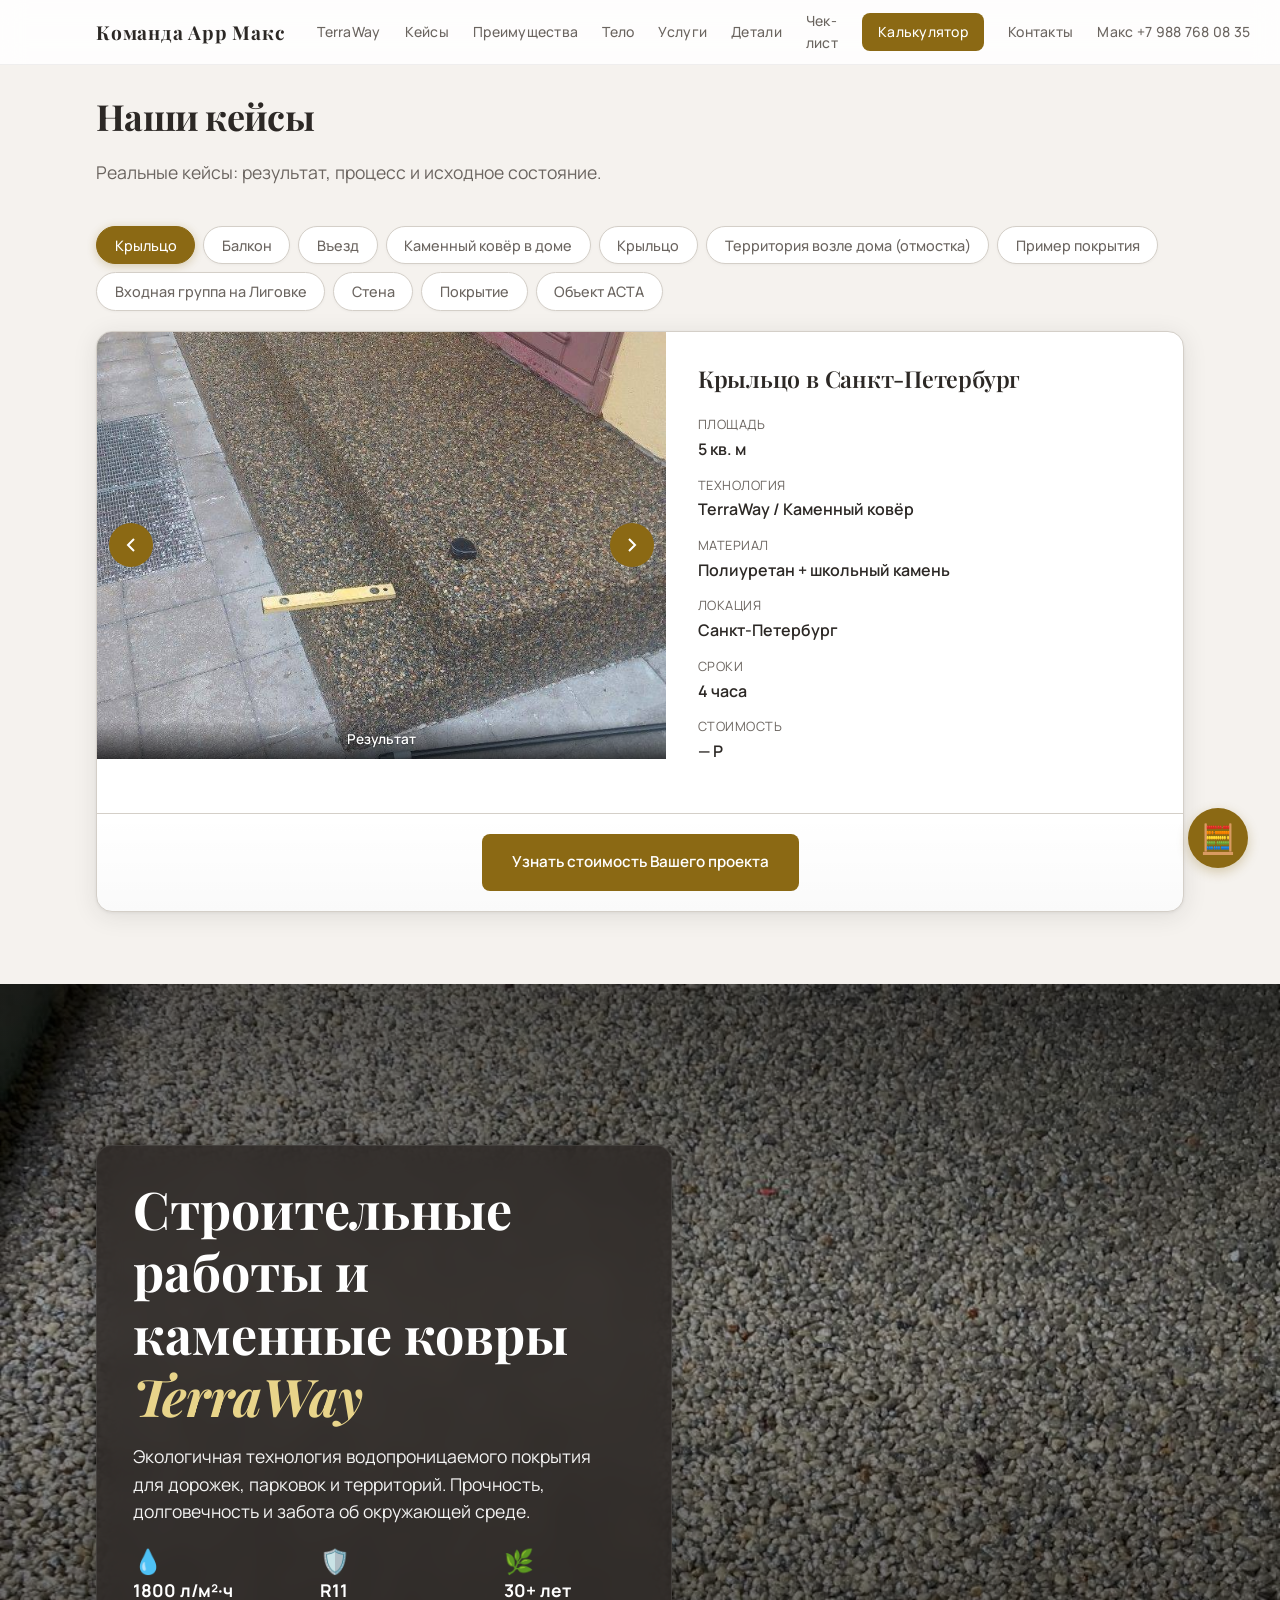
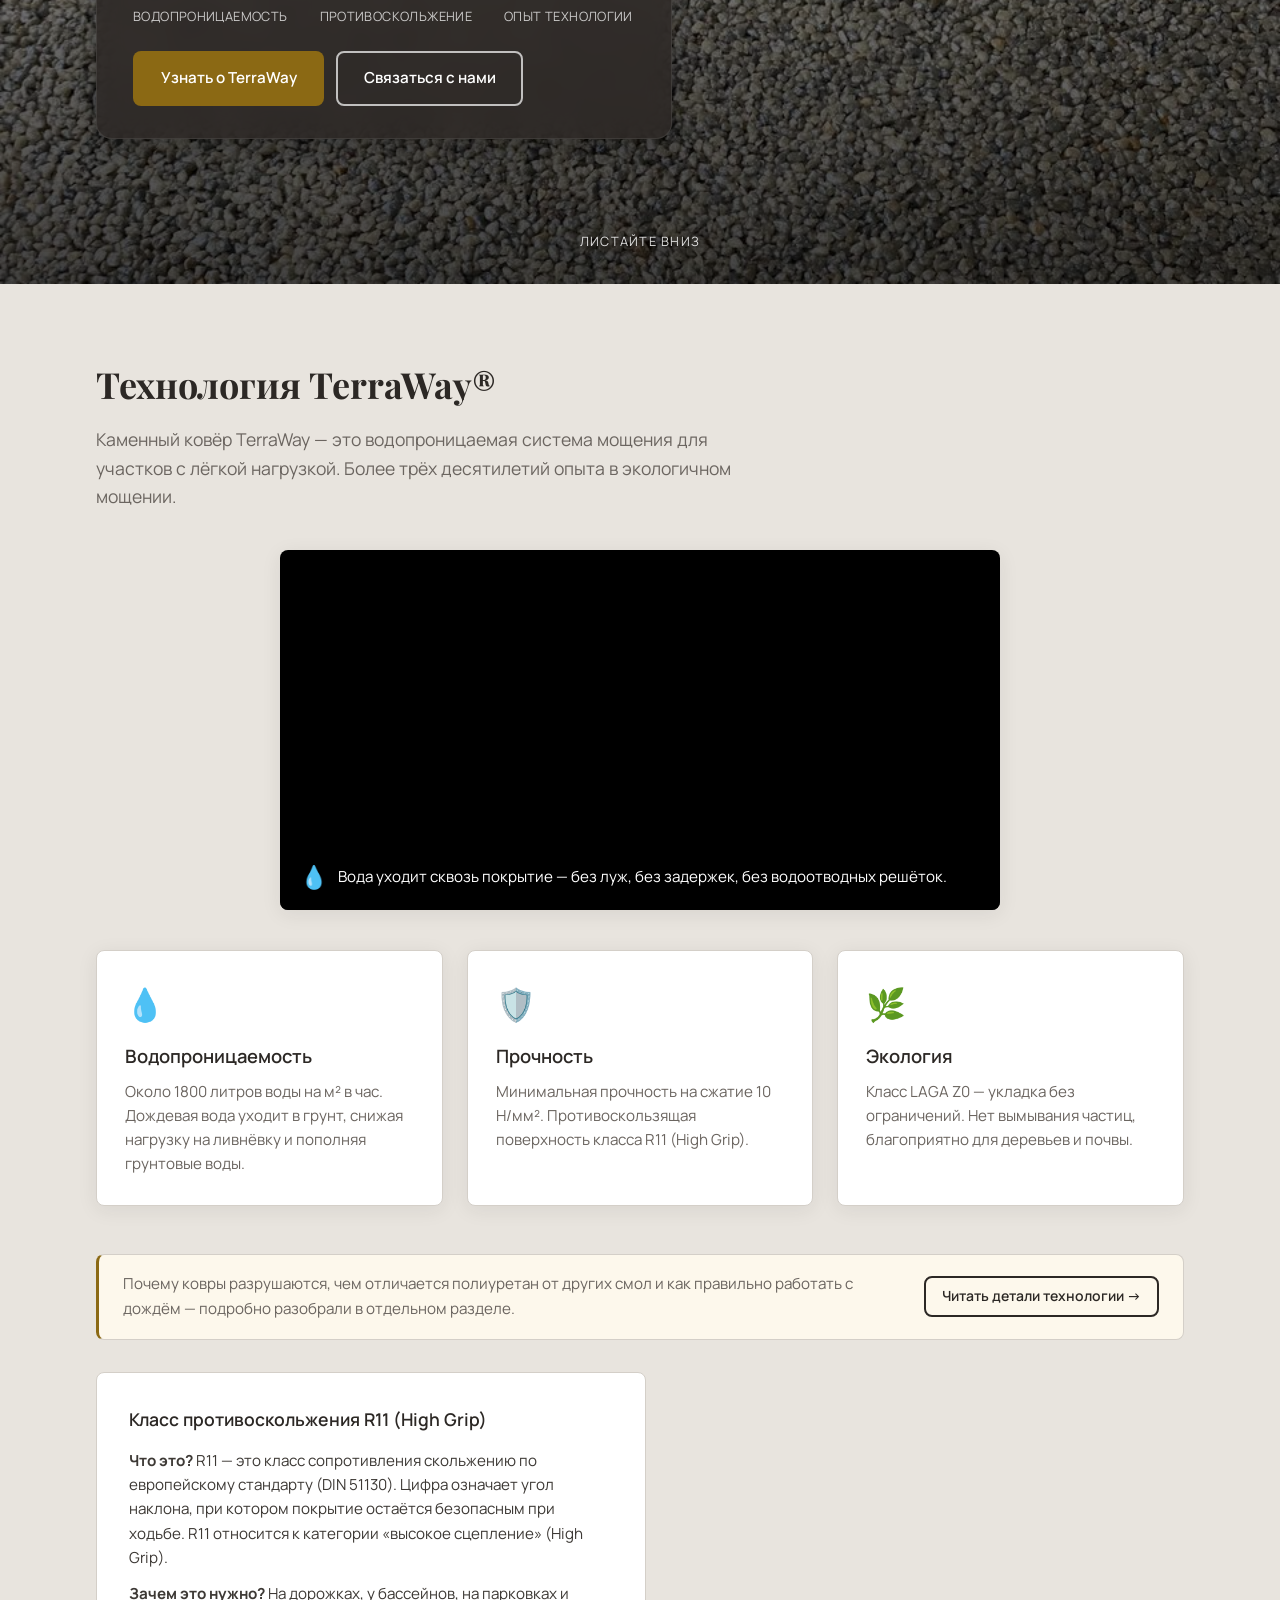
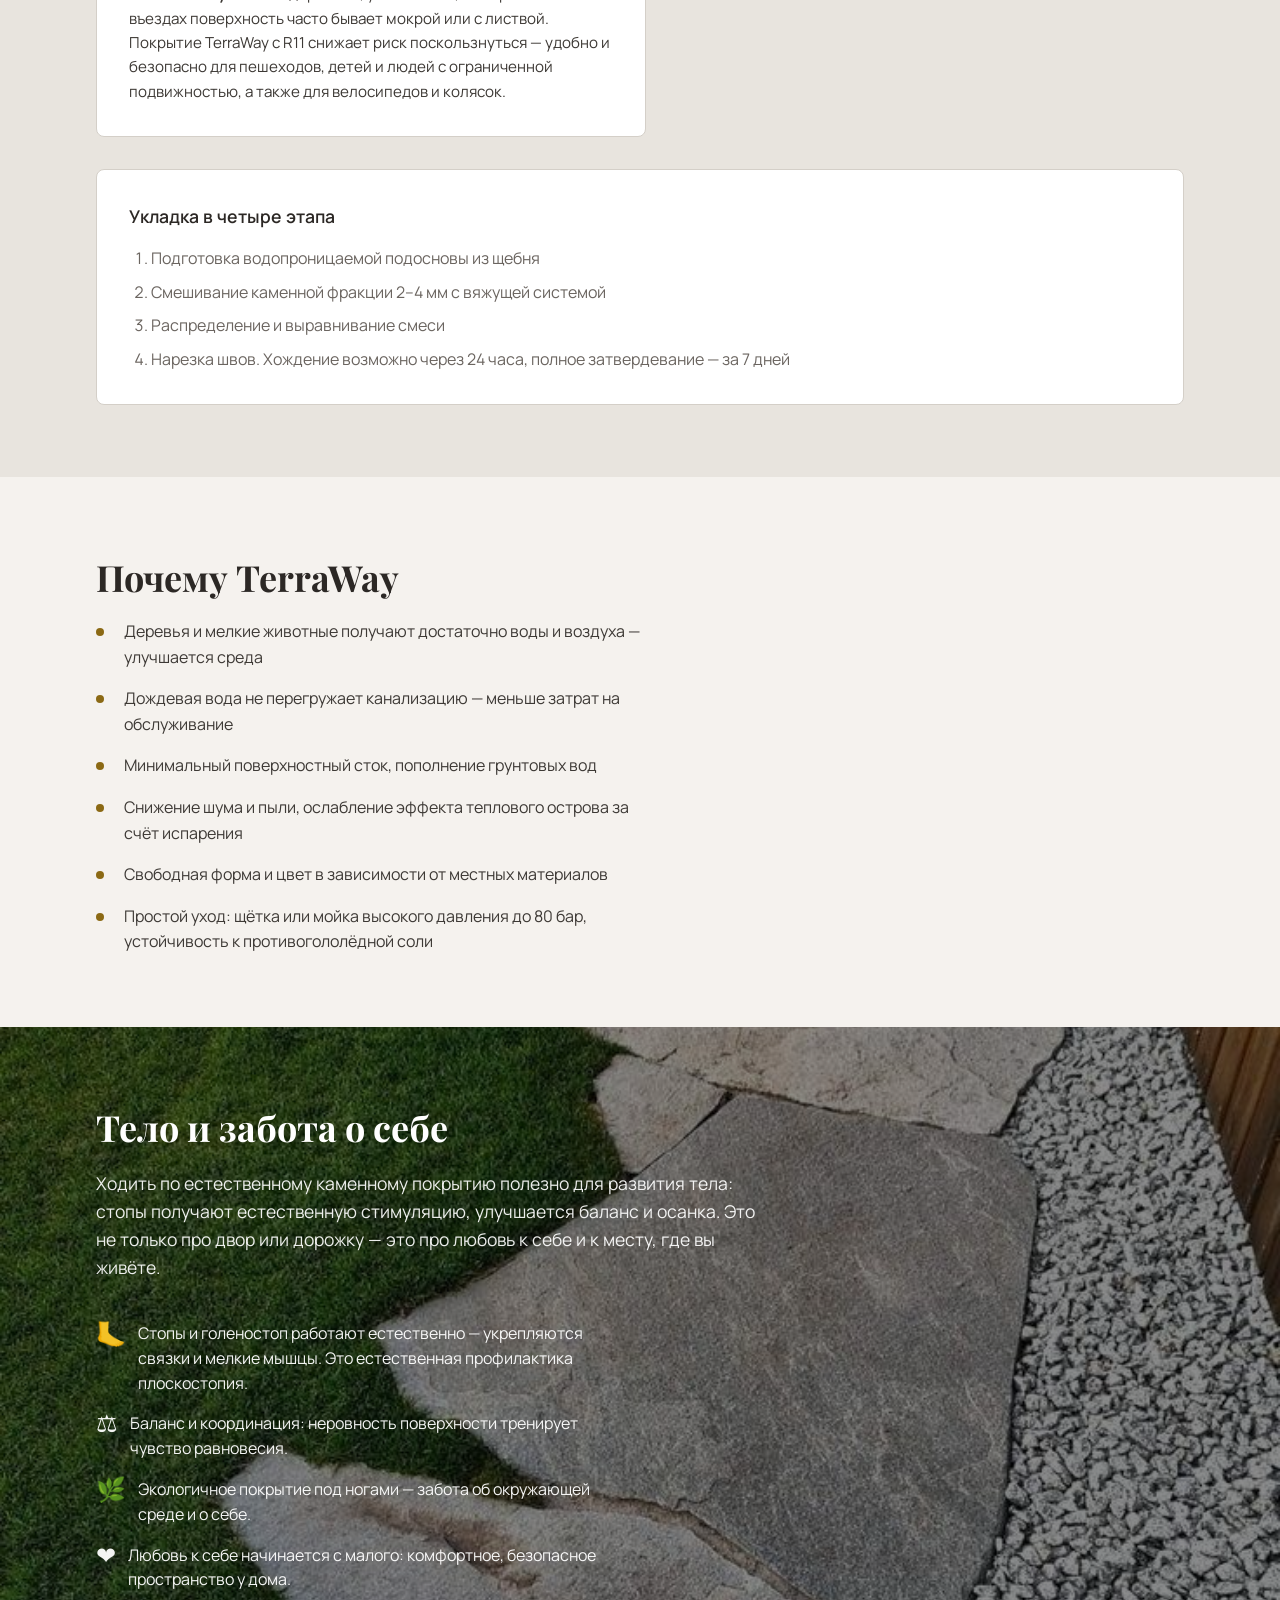
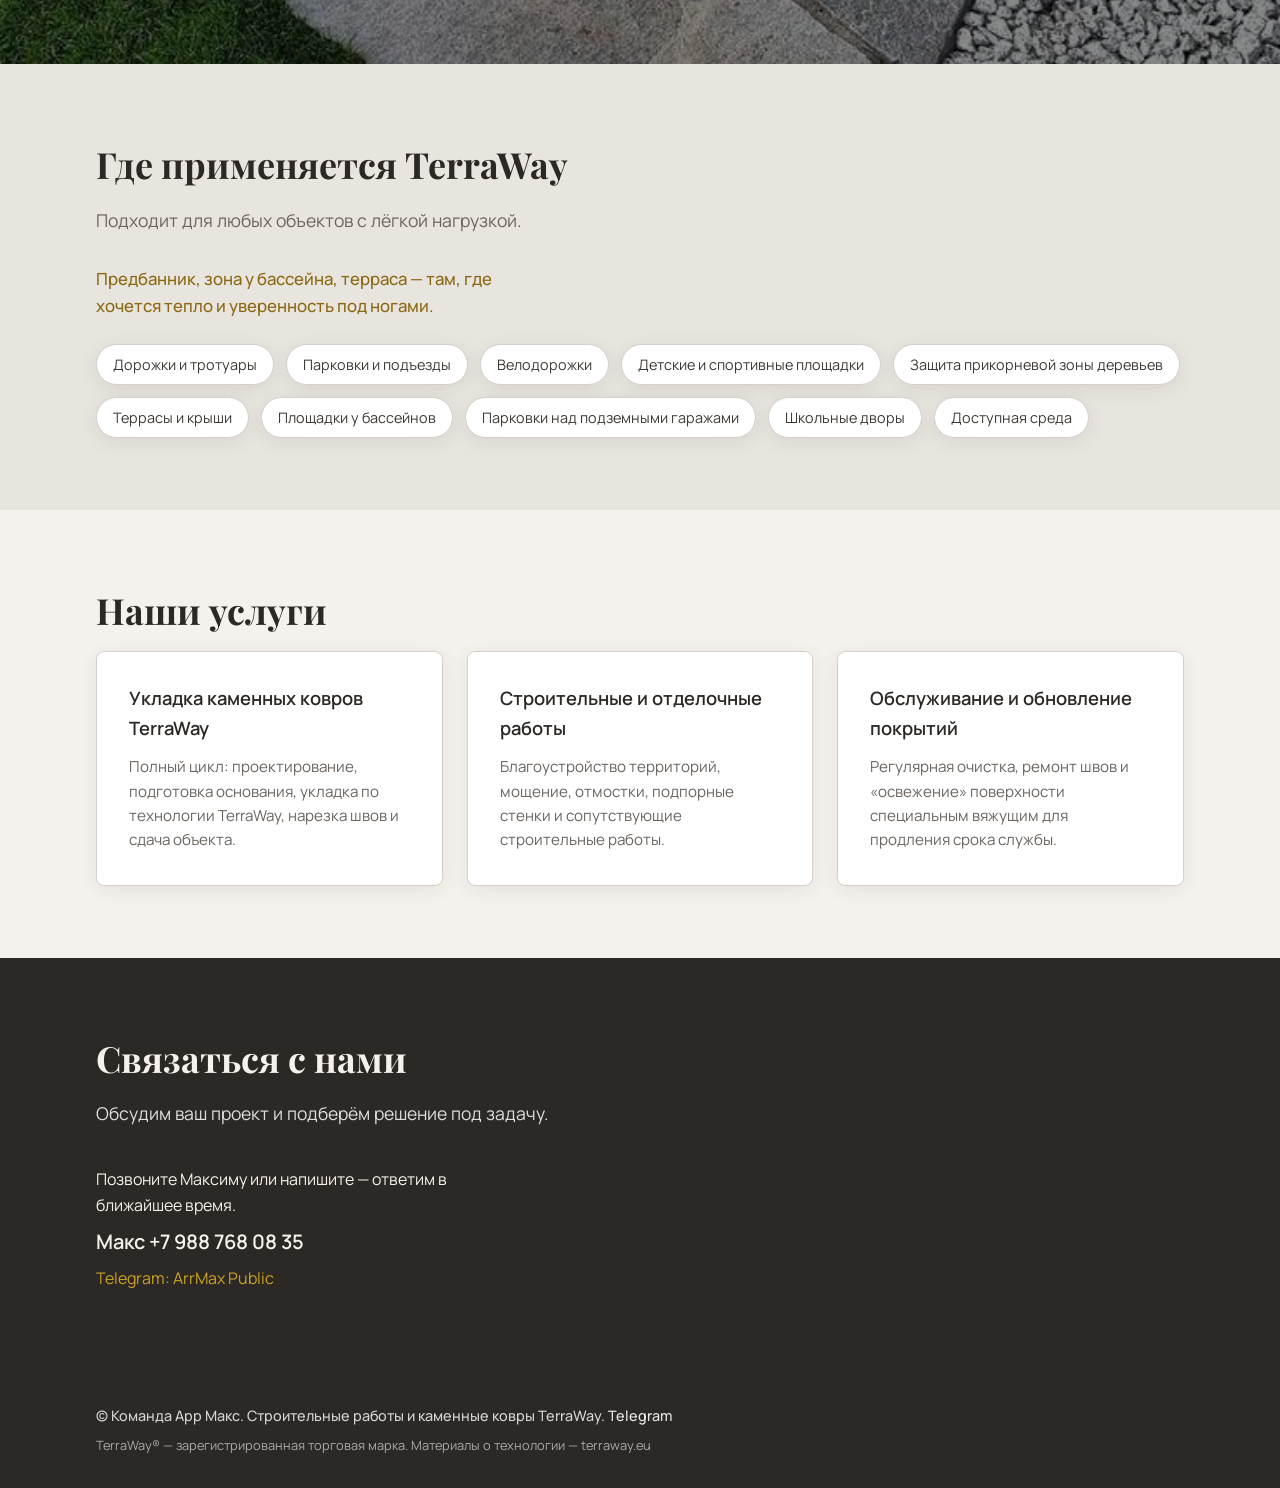
==== index.html @ c027b39d "Add water-permeability demo video on main page Place autoplay/muted/loop MP4 inside TerraWay section" ====
<!DOCTYPE html>
<html lang="ru">
<head>
  <meta charset="UTF-8">
  <meta name="viewport" content="width=device-width, initial-scale=1.0">
  <title>Строительные работы — Каменные ковры TerraWay</title>
  <meta name="description" content="Строительные работы и укладка каменных ковров по технологии TerraWay. Экологичное водопроницаемое покрытие для дорожек, парковок и территорий.">
  <link rel="icon" href="data:image/svg+xml,<svg xmlns='http://www.w3.org/2000/svg' viewBox='0 0 32 32'><rect fill='%231a1a1a' width='32' height='32'/><text x='16' y='22' font-size='18' text-anchor='middle' fill='%23fff' font-family='system-ui'>A</text></svg>" type="image/svg+xml">
  <link rel="preconnect" href="https://fonts.googleapis.com">
  <link rel="preconnect" href="https://fonts.gstatic.com" crossorigin>
  <link href="https://fonts.googleapis.com/css2?family=Manrope:wght@400;500;600;700&family=Playfair+Display:wght@600;700&family=Oswald:wght@500;600;700&display=swap" rel="stylesheet">
  <link rel="stylesheet" href="styles.css">
</head>
<body>
  <header class="header">
    <div class="container header__inner">
      <a href="#" class="logo" data-i18n="logo">Команда Арр Макс</a>
      <nav class="nav">
        <a href="#terraway" data-i18n="navTerraway">TerraWay</a>
        <a href="#cases" data-i18n="navCases">Кейсы</a>
        <a href="#benefits" data-i18n="navBenefits">Преимущества</a>
        <a href="#wellbeing" data-i18n="navWellbeing">Тело</a>
        <a href="#services" data-i18n="navServices">Услуги</a>
        <a href="norm_details.html" data-i18n="navDetails">Детали</a>
        <a href="success.html" data-i18n="navSuccess">Чек-лист</a>
        <a href="calc/" class="nav__calc" data-i18n="navCalc">Калькулятор</a>
        <a href="#contact" data-i18n="navContact">Контакты</a>
        <a href="tel:+79887680835" class="nav__phone" data-i18n="navPhone">Макс +7 988 768 08 35</a>
      </nav>
      <a href="https://t.me/arrmax_pub" target="_blank" rel="noopener" class="btn-stone btn-stone--typewriter" aria-live="polite"><span class="header__typewriter-text"></span><span class="header__typewriter-cursor" aria-hidden="true"></span></a>
      <div class="lang-switch" role="group" aria-label="Язык / Language">
        <button type="button" class="lang-switch__btn" data-lang="ru" title="Русский"><span class="lang-switch__flag" aria-hidden="true"><svg viewBox="0 0 24 16" width="24" height="16"><rect fill="#fff" height="5.33" y="0" width="24"/><rect fill="#0039a6" height="5.33" y="5.33" width="24"/><rect fill="#d52b1e" height="5.34" y="10.67" width="24"/></svg></span></button>
        <button type="button" class="lang-switch__btn" data-lang="en" title="English"><span class="lang-switch__flag" aria-hidden="true"><svg viewBox="0 0 24 16" width="24" height="16"><rect fill="#fff" width="24" height="16"/><path fill="#C8102E" d="M10 0h4v16h-4zM0 6h24v4H0z"/></svg></span></button>
      </div>
      <button class="burger" aria-label="Меню" data-i18n-aria="ariaMenu">
        <span></span>
        <span></span>
        <span></span>
      </button>
    </div>
  </header>

  <main>
    <section id="cases" class="section section--cases-first">
      <div class="container">
        <h2 class="section__title" data-i18n="casesTitle">Наши кейсы</h2>
        <p class="section__lead" data-i18n="casesLead">Реальные кейсы: результат, процесс и исходное состояние.</p>
        <div class="cases-tabs" role="tablist" data-i18n-aria="ariaCaseTabs"></div>
        <div class="case-card case-card--loading" id="case-card">
          <div class="case-card__gallery">
            <button type="button" class="case-carousel__btn case-carousel__btn--prev" data-i18n-aria="ariaPrevPhoto"><svg width="24" height="24" viewBox="0 0 24 24" fill="none" stroke="currentColor" stroke-width="2"><path d="M15 18l-6-6 6-6"/></svg></button>
            <div class="case-carousel__track">
              <div class="case-carousel__list"></div>
            </div>
            <button type="button" class="case-carousel__btn case-carousel__btn--next" data-i18n-aria="ariaNextPhoto"><svg width="24" height="24" viewBox="0 0 24 24" fill="none" stroke="currentColor" stroke-width="2"><path d="M9 18l6-6-6-6"/></svg></button>
          </div>
          <div class="case-card__info">
            <h3 class="case-card__title"></h3>
            <ul class="case-card__meta">
              <li class="case-card__meta-item case-card__meta--area"><span class="case-card__meta-label" data-i18n="metaArea">Площадь</span><span class="case-card__meta-value"></span></li>
              <li class="case-card__meta-item case-card__meta--technology"><span class="case-card__meta-label" data-i18n="metaTechnology">Технология</span><span class="case-card__meta-value"></span></li>
              <li class="case-card__meta-item case-card__meta--material"><span class="case-card__meta-label" data-i18n="metaMaterial">Материал</span><span class="case-card__meta-value"></span></li>
              <li class="case-card__meta-item case-card__meta--location"><span class="case-card__meta-label" data-i18n="metaLocation">Локация</span><span class="case-card__meta-value"></span></li>
              <li class="case-card__meta-item case-card__meta--duration"><span class="case-card__meta-label" data-i18n="metaDuration">Сроки</span><span class="case-card__meta-value"></span></li>
              <li class="case-card__meta-item case-card__meta--cost"><span class="case-card__meta-label" data-i18n="metaCost">Стоимость</span><span class="case-card__meta-value"></span></li>
            </ul>
          </div>
          <div class="case-card__actions">
            <a href="https://docs.google.com/forms/d/e/1FAIpQLSd4Lm7KFx9Oca_T1ZDqONX0pgtpYdqTKxZd_Hnw7KuK67YCfw/viewform?usp=publish-editor" target="_blank" rel="noopener" class="btn btn--primary btn--cost" data-i18n="btnCost">Узнать стоимость Вашего проекта</a>
          </div>
          <p class="case-card__load-err" aria-live="polite"></p>
        </div>
      </div>
    </section>

    <section class="hero">
      <div class="hero__bg"></div>
      <div class="container hero__content">
        <div class="hero__panel">
          <h1 class="hero__title"><span data-i18n="heroTitle">Строительные работы и каменные ковры</span> <span class="hero__accent">TerraWay</span></h1>
          <p class="hero__lead" data-i18n="heroLead">Экологичная технология водопроницаемого покрытия для дорожек, парковок и территорий. Прочность, долговечность и забота об окружающей среде.</p>
          <ul class="hero__infographic" data-i18n-aria="ariaInfographic">
            <li class="hero__info-item">
              <span class="hero__info-icon" aria-hidden="true">💧</span>
              <span class="hero__info-value">1800 л/м²·ч</span>
              <span class="hero__info-label" data-i18n="infoPermeability">Водопроницаемость</span>
            </li>
            <li class="hero__info-item">
              <span class="hero__info-icon" aria-hidden="true">🛡️</span>
              <span class="hero__info-value">R11</span>
              <span class="hero__info-label" data-i18n="infoGrip">Противоскольжение</span>
            </li>
            <li class="hero__info-item">
              <span class="hero__info-icon" aria-hidden="true">🌿</span>
              <span class="hero__info-value" data-i18n="infoYears">30+ лет</span>
              <span class="hero__info-label" data-i18n="infoExperience">Опыт технологии</span>
            </li>
          </ul>
          <div class="hero__actions">
            <a href="#terraway" class="btn btn--primary" data-i18n="btnTerraway">Узнать о TerraWay</a>
            <a href="#contact" class="btn btn--outline" data-i18n="btnContact">Связаться с нами</a>
          </div>
        </div>
      </div>
      <div class="hero__scroll" data-i18n="heroScroll">Листайте вниз</div>
    </section>

    <section id="terraway" class="section section--alt">
      <div class="container">
        <h2 class="section__title" data-i18n="terrawayTitle">Технология TerraWay®</h2>
        <p class="section__lead" data-i18n="terrawayLead">Каменный ковёр TerraWay — это водопроницаемая система мощения для участков с лёгкой нагрузкой. Более трёх десятилетий опыта в экологичном мощении.</p>
        <figure class="water-demo">
          <video
            class="water-demo__video"
            src="assets/video/stone_water_permeable.mp4"
            autoplay
            muted
            loop
            playsinline
            preload="metadata"
            aria-label="Каменный ковёр пропускает воду насквозь"
          ></video>
          <figcaption class="water-demo__caption">
            <span class="water-demo__icon" aria-hidden="true">💧</span>
            <span data-i18n="waterDemoCap">Вода уходит сквозь покрытие — без луж, без задержек, без водоотводных решёток.</span>
          </figcaption>
        </figure>

        <div class="features-grid">
          <div class="feature-card">
            <div class="feature-card__icon">💧</div>
            <h3 data-i18n="featWater">Водопроницаемость</h3>
            <p data-i18n="featWaterP">Около 1800 литров воды на м² в час. Дождевая вода уходит в грунт, снижая нагрузку на ливнёвку и пополняя грунтовые воды.</p>
          </div>
          <div class="feature-card">
            <div class="feature-card__icon">🛡️</div>
            <h3 data-i18n="featStrength">Прочность</h3>
            <p data-i18n="featStrengthP">Минимальная прочность на сжатие 10 Н/мм². Противоскользящая поверхность класса R11 (High Grip).</p>
          </div>
          <div class="feature-card">
            <div class="feature-card__icon">🌿</div>
            <h3 data-i18n="featEco">Экология</h3>
            <p data-i18n="featEcoP">Класс LAGA Z0 — укладка без ограничений. Нет вымывания частиц, благоприятно для деревьев и почвы.</p>
          </div>
        </div>
        <div class="details-teaser">
          <p>Почему ковры разрушаются, чем отличается полиуретан от других смол и как правильно работать с дождём — подробно разобрали в отдельном разделе.</p>
          <a href="norm_details.html" class="btn btn--outline btn--sm">Читать детали технологии →</a>
        </div>

        <div class="r11-block">
          <h3 class="r11-block__title" data-i18n="r11Title">Класс противоскольжения R11 (High Grip)</h3>
          <p><strong data-i18n="r11What">Что это?</strong> <span data-i18n="r11WhatP">R11 — это класс сопротивления скольжению по европейскому стандарту (DIN 51130). Цифра означает угол наклона, при котором покрытие остаётся безопасным при ходьбе. R11 относится к категории «высокое сцепление» (High Grip).</span></p>
          <p><strong data-i18n="r11Why">Зачем это нужно?</strong> <span data-i18n="r11WhyP">На дорожках, у бассейнов, на парковках и въездах поверхность часто бывает мокрой или с листвой. Покрытие TerraWay с R11 снижает риск поскользнуться — удобно и безопасно для пешеходов, детей и людей с ограниченной подвижностью, а также для велосипедов и колясок.</span></p>
        </div>
        <div class="install-steps">
          <h3 class="install-steps__title" data-i18n="installTitle">Укладка в четыре этапа</h3>
          <ol class="install-steps__list">
            <li data-i18n="install1">Подготовка водопроницаемой подосновы из щебня</li>
            <li data-i18n="install2">Смешивание каменной фракции 2–4 мм с вяжущей системой</li>
            <li data-i18n="install3">Распределение и выравнивание смеси</li>
            <li data-i18n="install4">Нарезка швов. Хождение возможно через 24 часа, полное затвердевание — за 7 дней</li>
          </ol>
        </div>
      </div>
    </section>

    <section id="benefits" class="section">
      <div class="container">
        <h2 class="section__title" data-i18n="benefitsTitle">Почему TerraWay</h2>
        <ul class="benefits-list">
          <li data-i18n="benefit1">Деревья и мелкие животные получают достаточно воды и воздуха — улучшается среда</li>
          <li data-i18n="benefit2">Дождевая вода не перегружает канализацию — меньше затрат на обслуживание</li>
          <li data-i18n="benefit3">Минимальный поверхностный сток, пополнение грунтовых вод</li>
          <li data-i18n="benefit4">Снижение шума и пыли, ослабление эффекта теплового острова за счёт испарения</li>
          <li data-i18n="benefit5">Свободная форма и цвет в зависимости от местных материалов</li>
          <li data-i18n="benefit6">Простой уход: щётка или мойка высокого давления до 80 бар, устойчивость к противогололёдной соли</li>
        </ul>
      </div>
    </section>

    <section id="wellbeing" class="section section--wellbeing">
      <div class="container">
        <h2 class="section__title" data-i18n="wellbeingTitle">Тело и забота о себе</h2>
        <p class="section__lead" data-i18n="wellbeingLead">Ходить по естественному каменному покрытию полезно для развития тела: стопы получают естественную стимуляцию, улучшается баланс и осанка. Это не только про двор или дорожку — это про любовь к себе и к месту, где вы живёте.</p>
        <ul class="wellbeing-list">
          <li><span class="wellbeing__icon" aria-hidden="true">🦶</span> <span data-i18n="wellbeing1">Стопы и голеностоп работают естественно — укрепляются связки и мелкие мышцы.</span></li>
          <li><span class="wellbeing__icon" aria-hidden="true">⚖️</span> <span data-i18n="wellbeing2">Баланс и координация: неровность поверхности тренирует чувство равновесия.</span></li>
          <li><span class="wellbeing__icon" aria-hidden="true">🌿</span> <span data-i18n="wellbeing3">Экологичное покрытие под ногами — забота об окружающей среде и о себе.</span></li>
          <li><span class="wellbeing__icon" aria-hidden="true">❤️</span> <span data-i18n="wellbeing4">Любовь к себе начинается с малого: комфортное, безопасное пространство у дома.</span></li>
        </ul>
      </div>
    </section>

    <section id="applications" class="section section--alt">
      <div class="container">
        <h2 class="section__title" data-i18n="appTitle">Где применяется TerraWay</h2>
        <p class="section__lead" data-i18n="appLead">Подходит для любых объектов с лёгкой нагрузкой.</p>
        <p class="applications__dream" data-i18n="appDream">Предбанник, зона у бассейна, терраса — там, где хочется тепло и уверенность под ногами.</p>
        <div class="applications-grid">
          <span class="app-tag" data-i18n="app1">Дорожки и тротуары</span>
          <span class="app-tag" data-i18n="app2">Парковки и подъезды</span>
          <span class="app-tag" data-i18n="app3">Велодорожки</span>
          <span class="app-tag" data-i18n="app4">Детские и спортивные площадки</span>
          <span class="app-tag" data-i18n="app5">Защита прикорневой зоны деревьев</span>
          <span class="app-tag" data-i18n="app6">Террасы и крыши</span>
          <span class="app-tag" data-i18n="app7">Площадки у бассейнов</span>
          <span class="app-tag" data-i18n="app8">Парковки над подземными гаражами</span>
          <span class="app-tag" data-i18n="app9">Школьные дворы</span>
          <span class="app-tag" data-i18n="app10">Доступная среда</span>
        </div>
      </div>
    </section>

    <section id="services" class="section">
      <div class="container">
        <h2 class="section__title" data-i18n="servicesTitle">Наши услуги</h2>
        <div class="services-grid">
          <article class="service-card">
            <h3 data-i18n="serv1Title">Укладка каменных ковров TerraWay</h3>
            <p data-i18n="serv1P">Полный цикл: проектирование, подготовка основания, укладка по технологии TerraWay, нарезка швов и сдача объекта.</p>
          </article>
          <article class="service-card">
            <h3 data-i18n="serv2Title">Строительные и отделочные работы</h3>
            <p data-i18n="serv2P">Благоустройство территорий, мощение, отмостки, подпорные стенки и сопутствующие строительные работы.</p>
          </article>
          <article class="service-card">
            <h3 data-i18n="serv3Title">Обслуживание и обновление покрытий</h3>
            <p data-i18n="serv3P">Регулярная очистка, ремонт швов и «освежение» поверхности специальным вяжущим для продления срока службы.</p>
          </article>
        </div>
      </div>
    </section>

    <section id="contact" class="section section--dark">
      <div class="container">
        <h2 class="section__title" data-i18n="contactTitle">Связаться с нами</h2>
        <p class="section__lead" data-i18n="contactLead">Обсудим ваш проект и подберём решение под задачу.</p>
        <div class="contact-block">
          <p data-i18n="contactP">Позвоните Максиму или напишите — ответим в ближайшее время.</p>
          <p class="contact-phone"><span data-i18n="contactPhone">Макс</span> <a href="tel:+79887680835">+7 988 768 08 35</a></p>
          <p class="contact-telegram"><a href="https://t.me/arrmax_pub" target="_blank" rel="noopener" data-i18n="contactTelegram">Telegram: ArrMax Public</a></p>
        </div>
      </div>
    </section>
  </main>

  <footer class="footer">
    <div class="container footer__inner">
      <p class="footer__copy">© <span data-i18n="logo">Команда Арр Макс</span>. <span data-i18n="footerCopy">Строительные работы и каменные ковры TerraWay.</span> <a href="https://t.me/arrmax_pub" target="_blank" rel="noopener">Telegram</a></p>
      <p class="footer__note" data-i18n="footerNote">TerraWay® — зарегистрированная торговая марка. Материалы о технологии — terraway.eu</p>
    </div>
  </footer>

  <a href="calc/" class="fab fab-calc" title="Калькулятор стоимости">🧮</a>

  <script src="translations.js"></script>
  <script src="script.js"></script>
</body>
</html>
---- styles.css ----
/* ===== Variables ===== */
:root {
  --color-bg: #f5f2ee;
  --color-bg-alt: #e8e4de;
  --color-surface: #fff;
  --color-dark: #2c2825;
  --color-text: #3d3935;
  --color-text-muted: #6b6560;
  --color-accent: #8b6914;
  --color-accent-hover: #6d5210;
  --color-border: #d4cfc8;
  --font-sans: 'Manrope', system-ui, sans-serif;
  --font-display: 'Playfair Display', Georgia, serif;
  --container: min(1120px, 100% - 2rem);
  --radius: 8px;
  --shadow: 0 4px 20px rgba(44, 40, 37, 0.08);
  --transition: 0.2s ease;
}

/* ===== Reset & Base ===== */
*, *::before, *::after { box-sizing: border-box; }
html { scroll-behavior: smooth; }
body {
  margin: 0;
  font-family: var(--font-sans);
  font-size: 1rem;
  line-height: 1.6;
  color: var(--color-text);
  background: var(--color-bg);
}

img { max-width: 100%; height: auto; display: block; }
a { color: var(--color-accent); text-decoration: none; transition: color var(--transition); }
a:hover { color: var(--color-accent-hover); }

/* ===== Layout ===== */
.container {
  width: var(--container);
  margin-left: auto;
  margin-right: auto;
  padding-left: 1rem;
  padding-right: 1rem;
}

/* ===== Header (minimal, editorial) ===== */
.header {
  position: fixed;
  top: 0;
  left: 0;
  right: 0;
  z-index: 100;
  background: rgba(255, 255, 255, 0.85);
  backdrop-filter: blur(12px);
  -webkit-backdrop-filter: blur(12px);
  border-bottom: 1px solid rgba(0, 0, 0, 0.06);
}

.header__inner {
  display: flex;
  align-items: center;
  gap: 2rem;
  height: 4rem;
}

.logo {
  font-family: var(--font-display);
  font-weight: 700;
  font-size: 1.2rem;
  color: var(--color-dark);
  letter-spacing: 0.04em;
  flex-shrink: 0;
}

.nav {
  display: flex;
  align-items: center;
  gap: 1.5rem;
}

.nav a {
  color: var(--color-text-muted);
  font-weight: 500;
  font-size: 0.875rem;
  letter-spacing: 0.02em;
  transition: color var(--transition);
}

.nav a:hover {
  color: var(--color-accent);
}

.nav__phone {
  font-weight: 600;
  color: var(--color-accent);
  white-space: nowrap;
  font-size: 0.875rem;
}

.nav__phone:hover {
  color: var(--color-accent-hover);
}

.nav__calc {
  background: var(--color-accent);
  color: white !important;
  padding: 0.5rem 1rem;
  border-radius: var(--radius);
  font-weight: 600;
  white-space: nowrap;
}

.nav__calc:hover {
  background: var(--color-accent-hover);
  color: white !important;
}

.btn-stone {
  display: inline-flex;
  align-items: center;
  justify-content: center;
  padding: 0.45rem 1rem;
  font-family: var(--font-sans);
  font-weight: 600;
  font-size: 0.8rem;
  color: #fff;
  text-decoration: none;
  border: none;
  border-radius: 999px;
  white-space: nowrap;
  letter-spacing: 0.02em;
  box-shadow:
    inset 0 1px 0 rgba(255, 255, 255, 0.12),
    0 1px 3px rgba(0, 0, 0, 0.1);
  background-color: #7a7568;
  background-image:
    radial-gradient(ellipse 70% 50% at 30% 40%, rgba(255, 255, 255, 0.1) 0%, transparent 50%),
    linear-gradient(180deg, rgba(255,255,255,0.06) 0%, transparent 50%, rgba(0,0,0,0.05) 100%);
  background-size: 100% 100%;
  transition: transform 0.2s ease, box-shadow 0.2s ease;
  animation: stone-shift 6s ease-in-out infinite;
}

.btn-stone:hover {
  transform: scale(1.02);
  box-shadow: inset 0 1px 0 rgba(255, 255, 255, 0.15), 0 4px 12px rgba(0, 0, 0, 0.12);
}

@keyframes stone-shift {
  0%, 100% { background-color: #7a7568; }
  33% { background-color: #8a8478; }
  66% { background-color: #6e6a5e; }
}

.lang-switch {
  display: flex;
  align-items: center;
  gap: 0.2rem;
  flex-shrink: 0;
  margin-left: auto;
}

.lang-switch__btn {
  padding: 0.25rem;
  line-height: 0;
  background: transparent;
  border: none;
  border-radius: 4px;
  cursor: pointer;
  transition: background var(--transition), opacity var(--transition);
  opacity: 0.7;
}

.lang-switch__btn:hover {
  opacity: 1;
  background: rgba(0, 0, 0, 0.04);
}

.lang-switch__btn.is-active {
  opacity: 1;
  background: rgba(139, 105, 20, 0.08);
}

.lang-switch__flag {
  display: block;
  line-height: 0;
}

.lang-switch__flag svg {
  display: block;
  border-radius: 2px;
  box-shadow: 0 0 0 1px rgba(0, 0, 0, 0.08);
}

.burger {
  display: none;
  flex-direction: column;
  gap: 6px;
  padding: 8px;
  background: none;
  border: none;
  cursor: pointer;
}

.burger span {
  width: 22px;
  height: 2px;
  background: var(--color-dark);
  border-radius: 1px;
}

/* ===== Hero ===== */
.hero {
  position: relative;
  min-height: 100vh;
  display: flex;
  align-items: center;
  padding-top: 5rem;
  padding-bottom: 4rem;
  overflow: hidden;
}

.hero__bg {
  position: absolute;
  inset: 0;
  background:
    linear-gradient(180deg, rgba(0, 0, 0, 0.5) 0%, rgba(0, 0, 0, 0.35) 40%, rgba(0, 0, 0, 0.55) 100%),
    url('back/photo.jpg') center top / cover no-repeat;
  z-index: 0;
}

.hero__bg::after {
  content: '';
  position: absolute;
  inset: 0;
  background: linear-gradient(180deg, rgba(0, 0, 0, 0.25) 0%, transparent 35%, rgba(0, 0, 0, 0.4) 100%);
  pointer-events: none;
}

.hero__content {
  position: relative;
  z-index: 1;
}

.hero__panel {
  background: rgba(44, 40, 37, 0.82);
  backdrop-filter: blur(12px);
  -webkit-backdrop-filter: blur(12px);
  padding: 2rem 2.25rem;
  border-radius: 16px;
  max-width: 36rem;
  border: 1px solid rgba(255, 255, 255, 0.08);
  box-shadow: 0 8px 32px rgba(0, 0, 0, 0.35);
}

.hero__title {
  font-family: var(--font-display);
  font-weight: 700;
  font-size: clamp(2rem, 5vw, 3.25rem);
  line-height: 1.2;
  color: #fff;
  margin: 0 0 1rem;
  max-width: 18ch;
}

.hero__accent {
  color: #e8d48a;
  font-style: italic;
}

.hero__lead {
  font-size: 1.1rem;
  line-height: 1.55;
  color: rgba(255, 255, 255, 0.95);
  max-width: 42ch;
  margin: 0 0 1.5rem;
}

/* Typewriter in header (btn-stone) */
.btn-stone--typewriter .header__typewriter-text {
  display: inline;
}

.header__typewriter-cursor {
  display: inline-block;
  width: 2px;
  height: 0.9em;
  margin-left: 1px;
  background: currentColor;
  vertical-align: -0.1em;
  animation: typewriter-cursor 0.9s step-end infinite;
}

@keyframes typewriter-cursor {
  0%, 50% { opacity: 1; }
  51%, 100% { opacity: 0; }
}

.hero__infographic {
  list-style: none;
  margin: 0 0 1.5rem;
  padding: 0;
  display: flex;
  flex-wrap: wrap;
  gap: 1.25rem 2rem;
}

.hero__info-item {
  display: flex;
  flex-direction: column;
  gap: 0.15rem;
}

.hero__info-icon {
  font-size: 1.5rem;
  line-height: 1;
}

.hero__info-value {
  font-weight: 700;
  font-size: 1.1rem;
  color: #fff;
}

.hero__info-label {
  font-size: 0.8rem;
  color: rgba(255, 255, 255, 0.75);
  text-transform: uppercase;
  letter-spacing: 0.03em;
}

.hero__actions {
  display: flex;
  flex-wrap: wrap;
  gap: 0.75rem;
}

.hero__actions .btn--outline {
  border-color: rgba(255, 255, 255, 0.7);
  color: #fff;
}

.hero__actions .btn--outline:hover {
  background: #fff;
  color: var(--color-dark);
  border-color: #fff;
}

.hero__scroll {
  text-shadow: 0 1px 3px rgba(0, 0, 0, 0.6), 0 2px 8px rgba(0, 0, 0, 0.4);
}

.btn {
  display: inline-flex;
  align-items: center;
  justify-content: center;
  padding: 0.85rem 1.6rem;
  font-family: var(--font-sans);
  font-weight: 600;
  font-size: 0.95rem;
  border-radius: var(--radius);
  transition: background var(--transition), color var(--transition), border-color var(--transition);
  cursor: pointer;
  border: 2px solid transparent;
}

.btn--primary {
  background: var(--color-accent);
  color: #fff;
}

.btn--primary:hover {
  background: var(--color-accent-hover);
  color: #fff;
}

.btn--outline {
  background: transparent;
  color: var(--color-dark);
  border-color: var(--color-dark);
}

.btn--outline:hover {
  background: var(--color-dark);
  color: var(--color-bg);
}

.hero__scroll {
  position: absolute;
  bottom: 2rem;
  left: 50%;
  transform: translateX(-50%);
  font-size: 0.8rem;
  color: rgba(255, 255, 255, 0.85);
  letter-spacing: 0.1em;
  text-transform: uppercase;
}

/* ===== Sections ===== */
.section {
  padding: 4.5rem 0;
}

.section--cases-first {
  padding-top: 5.5rem;
}

.section--alt {
  background: var(--color-bg-alt);
}

.section--dark {
  background: var(--color-dark);
  color: var(--color-bg);
}

.section--dark .section__title,
.section--dark .section__lead,
.section--dark p {
  color: inherit;
}

.section--dark a {
  color: #c9a227;
}

.section__title {
  font-family: var(--font-display);
  font-weight: 700;
  font-size: clamp(1.75rem, 3.5vw, 2.25rem);
  color: var(--color-dark);
  margin: 0 0 0.75rem;
}

.section__lead {
  font-size: 1.1rem;
  color: var(--color-text-muted);
  max-width: 60ch;
  margin: 0 0 2.5rem;
}

.section--dark .section__lead {
  color: rgba(255,255,255,0.85);
}

/* ===== Water permeability video demo ===== */
.water-demo {
  position: relative;
  margin: 0 0 2.5rem;
  padding: 0;
  border-radius: var(--radius);
  overflow: hidden;
  background: #000;
  box-shadow: var(--shadow);
  max-width: 720px;
  margin-left: auto;
  margin-right: auto;
}
.water-demo__video {
  display: block;
  width: 100%;
  height: auto;
  max-height: 460px;
  object-fit: cover;
}
.water-demo__caption {
  position: absolute;
  left: 0; right: 0; bottom: 0;
  padding: 1rem 1.25rem;
  background: linear-gradient(to top, rgba(0,0,0,0.78), rgba(0,0,0,0));
  color: #fff;
  font-size: 0.95rem;
  line-height: 1.5;
  display: flex;
  align-items: center;
  gap: 0.6rem;
}
.water-demo__icon {
  font-size: 1.4rem;
  filter: drop-shadow(0 1px 2px rgba(0,0,0,0.4));
}
@media (max-width: 600px) {
  .water-demo__video { max-height: 320px; }
  .water-demo__caption { font-size: 0.85rem; padding: 0.75rem 1rem; }
}

/* ===== Feature cards (TerraWay) ===== */
.features-grid {
  display: grid;
  grid-template-columns: repeat(auto-fit, minmax(260px, 1fr));
  gap: 1.5rem;
  margin-bottom: 3rem;
}

.feature-card {
  background: var(--color-surface);
  padding: 1.75rem;
  border-radius: var(--radius);
  box-shadow: var(--shadow);
  border: 1px solid var(--color-border);
}

.feature-card__icon {
  font-size: 2rem;
  margin-bottom: 0.75rem;
}

.feature-card h3 {
  font-size: 1.15rem;
  font-weight: 600;
  color: var(--color-dark);
  margin: 0 0 0.5rem;
}

.feature-card p {
  margin: 0;
  font-size: 0.95rem;
  color: var(--color-text-muted);
}

/* ===== Details teaser ===== */
.details-teaser {
  background: #fdf8ec;
  border: 1px solid var(--color-border);
  border-left: 3px solid var(--color-accent);
  border-radius: var(--radius);
  padding: 1.1rem 1.5rem;
  margin: 2rem 0;
  display: flex;
  align-items: center;
  gap: 1.5rem;
  flex-wrap: wrap;
}
.details-teaser p {
  margin: 0;
  flex: 1;
  min-width: 200px;
  font-size: .95rem;
  color: var(--color-text-muted);
}
.btn--sm {
  font-size: .875rem;
  padding: .45rem 1rem;
  white-space: nowrap;
}

/* ===== R11 block ===== */
.r11-block {
  background: var(--color-surface);
  padding: 2rem;
  border-radius: var(--radius);
  border: 1px solid var(--color-border);
  margin-bottom: 2rem;
  max-width: 55ch;
}

.r11-block__title {
  font-size: 1.1rem;
  font-weight: 600;
  color: var(--color-dark);
  margin: 0 0 1rem;
}

.r11-block p {
  margin: 0 0 0.75rem;
  font-size: 0.95rem;
  color: var(--color-text);
  line-height: 1.6;
}

.r11-block p:last-child {
  margin-bottom: 0;
}

/* ===== Install steps ===== */
.install-steps {
  background: var(--color-surface);
  padding: 2rem;
  border-radius: var(--radius);
  border: 1px solid var(--color-border);
}

.install-steps__title {
  font-size: 1.1rem;
  font-weight: 600;
  margin: 0 0 1rem;
  color: var(--color-dark);
}

.install-steps__list {
  margin: 0;
  padding-left: 1.35rem;
  color: var(--color-text-muted);
}

.install-steps__list li {
  margin-bottom: 0.5rem;
}

.install-steps__list li:last-child {
  margin-bottom: 0;
}

/* ===== Benefits list ===== */
.benefits-list {
  list-style: none;
  margin: 0;
  padding: 0;
  display: grid;
  gap: 1rem;
  max-width: 55ch;
}

.benefits-list li {
  position: relative;
  padding-left: 1.75rem;
  color: var(--color-text);
}

.benefits-list li::before {
  content: '';
  position: absolute;
  left: 0;
  top: 0.55em;
  width: 8px;
  height: 8px;
  background: var(--color-accent);
  border-radius: 50%;
}

/* ===== Wellbeing (body & self-care) ===== */
.section--wellbeing {
  position: relative;
  background-image: url('body/for_legs.jpg');
  background-size: cover;
  background-position: center;
  background-repeat: no-repeat;
  color: #fff;
}

.section--wellbeing::before {
  content: '';
  position: absolute;
  inset: 0;
  background: rgba(0, 0, 0, 0.45);
  z-index: 0;
}

.section--wellbeing .container {
  position: relative;
  z-index: 1;
}

.section--wellbeing .section__title {
  color: #fff;
}

.section--wellbeing .section__lead {
  color: rgba(255, 255, 255, 0.92);
}

.section--wellbeing .wellbeing-list li {
  color: rgba(255, 255, 255, 0.95);
}

.wellbeing-list {
  list-style: none;
  margin: 0;
  padding: 0;
  display: grid;
  gap: 1rem;
  max-width: 52ch;
}

.wellbeing-list li {
  display: flex;
  align-items: flex-start;
  gap: 0.75rem;
  color: var(--color-text);
  line-height: 1.55;
}

.wellbeing__icon {
  font-size: 1.5rem;
  line-height: 1;
  flex-shrink: 0;
}

.applications__dream {
  font-size: 1.05rem;
  color: var(--color-accent);
  font-weight: 500;
  margin: -0.5rem 0 1.5rem;
  max-width: 36ch;
}

/* ===== Applications grid ===== */
.applications-grid {
  display: flex;
  flex-wrap: wrap;
  gap: 0.75rem;
}

.app-tag {
  display: inline-block;
  padding: 0.5rem 1rem;
  background: var(--color-surface);
  border: 1px solid var(--color-border);
  border-radius: 999px;
  font-size: 0.9rem;
  color: var(--color-text);
  box-shadow: var(--shadow);
}

/* ===== Services ===== */
.services-grid {
  display: grid;
  grid-template-columns: repeat(auto-fit, minmax(280px, 1fr));
  gap: 1.5rem;
}

.service-card {
  background: var(--color-surface);
  padding: 2rem;
  border-radius: var(--radius);
  border: 1px solid var(--color-border);
  box-shadow: var(--shadow);
}

.service-card h3 {
  font-size: 1.15rem;
  font-weight: 600;
  color: var(--color-dark);
  margin: 0 0 0.75rem;
}

.service-card p {
  margin: 0;
  color: var(--color-text-muted);
  font-size: 0.95rem;
}

/* ===== Cases ===== */
.section--cases-first .section__title {
  letter-spacing: -0.02em;
}

.cases-tabs {
  display: flex;
  flex-wrap: wrap;
  gap: 0.5rem;
  margin-bottom: 1.25rem;
}

.cases-tabs__tab {
  padding: 0.55rem 1.1rem;
  font-family: var(--font-sans);
  font-size: 0.9rem;
  font-weight: 500;
  color: var(--color-text-muted);
  background: var(--color-surface);
  border: 1px solid var(--color-border);
  border-radius: 999px;
  cursor: pointer;
  transition: color var(--transition), background var(--transition), border-color var(--transition), box-shadow var(--transition);
  box-shadow: 0 1px 3px rgba(0, 0, 0, 0.04);
}

.cases-tabs__tab:hover {
  color: var(--color-text);
  border-color: var(--color-accent);
  box-shadow: 0 2px 8px rgba(139, 105, 20, 0.12);
}

.cases-tabs__tab[aria-selected="true"] {
  color: #fff;
  background: var(--color-accent);
  border-color: var(--color-accent);
  box-shadow: 0 2px 10px rgba(139, 105, 20, 0.3);
}

.case-card {
  display: grid;
  grid-template-columns: 1.1fr 1fr;
  grid-template-rows: auto auto;
  gap: 0;
  background: var(--color-surface);
  border-radius: 16px;
  overflow: hidden;
  box-shadow: 0 4px 24px rgba(44, 40, 37, 0.1), 0 1px 3px rgba(0, 0, 0, 0.06);
  border: 1px solid var(--color-border);
}

.case-card__gallery {
  grid-column: 1;
  grid-row: 1;
  min-width: 0;
}

.case-card__info {
  grid-column: 2;
  grid-row: 1;
  min-width: 0;
}

.case-card__actions {
  grid-column: 1 / -1;
  grid-row: 2;
  display: flex;
  justify-content: center;
  padding: 1.25rem 2rem;
  background: linear-gradient(to bottom, transparent, rgba(0, 0, 0, 0.02));
  border-top: 1px solid var(--color-border);
}

.case-card__load-err {
  grid-column: 1 / -1;
  grid-row: 1 / -1;
  z-index: 2;
}

.case-card--loading {
  min-height: 280px;
  grid-template-rows: auto;
  place-items: center;
}

.case-card--loading .case-card__gallery,
.case-card--loading .case-card__info,
.case-card--loading .case-card__actions {
  display: none;
}

.case-card--loading::before {
  content: '';
  width: 32px;
  height: 32px;
  border: 3px solid var(--color-border);
  border-top-color: var(--color-accent);
  border-radius: 50%;
  animation: case-spin 0.8s linear infinite;
}

.case-card[data-load-error="1"]::before {
  content: none;
}

.case-card__load-err {
  display: none;
  padding: 1rem 2rem;
  text-align: center;
  color: var(--color-text-muted);
  font-size: 0.95rem;
}

.case-card[data-load-error="1"] .case-card__load-err {
  display: block;
}

.case-card[data-load-error="1"] .case-card__gallery,
.case-card[data-load-error="1"] .case-card__info,
.case-card[data-load-error="1"] .case-card__actions {
  display: none;
}

@keyframes case-spin {
  to { transform: rotate(360deg); }
}

.case-card__gallery {
  position: relative;
  aspect-ratio: 4/3;
  background: var(--color-bg-alt);
}

.case-carousel__track {
  position: absolute;
  inset: 0;
  overflow: hidden;
}

.case-carousel__list {
  display: flex;
  height: 100%;
  transition: transform 0.3s ease;
}

.case-carousel__slide {
  flex: 0 0 100%;
  height: 100%;
  position: relative;
}

.case-carousel__slide img {
  width: 100%;
  height: 100%;
  object-fit: cover;
}

.case-carousel__caption {
  position: absolute;
  bottom: 0;
  left: 0;
  right: 0;
  padding: 0.5rem 1rem;
  text-align: center;
  font-size: 0.85rem;
  font-weight: 600;
  color: #fff;
  background: linear-gradient(to top, rgba(0, 0, 0, 0.7), transparent);
  text-shadow: 0 1px 2px rgba(0, 0, 0, 0.5);
}

.case-carousel__btn {
  position: absolute;
  top: 50%;
  transform: translateY(-50%);
  z-index: 2;
  width: 44px;
  height: 44px;
  border-radius: 50%;
  background: var(--color-accent);
  color: #fff;
  border: none;
  cursor: pointer;
  display: flex;
  align-items: center;
  justify-content: center;
  transition: background var(--transition);
}

.case-carousel__btn:hover {
  background: var(--color-accent-hover);
}

.case-carousel__btn--prev {
  left: 12px;
}

.case-carousel__btn--next {
  right: 12px;
}

.case-carousel__btn[hidden] {
  display: none;
}

.case-card__info {
  padding: 2rem 2rem 1.5rem;
  display: flex;
  flex-direction: column;
  justify-content: flex-start;
}

.case-card__title {
  font-family: var(--font-display);
  font-size: 1.45rem;
  font-weight: 600;
  color: var(--color-dark);
  margin: 0 0 1.25rem;
  letter-spacing: -0.01em;
  line-height: 1.3;
}

.case-card__meta {
  list-style: none;
  margin: 0 0 1.5rem;
  padding: 0;
  display: flex;
  flex-direction: column;
  gap: 0.75rem;
}

.case-card__meta-item {
  display: flex;
  flex-direction: column;
  gap: 0.15rem;
}

.case-card__meta-label {
  font-size: 0.8rem;
  color: var(--color-text-muted);
  text-transform: uppercase;
  letter-spacing: 0.04em;
}

.case-card__meta-value {
  font-weight: 600;
  color: var(--color-dark);
}

.btn--cost {
  min-width: 260px;
  padding: 0.9rem 1.75rem;
  font-size: 0.95rem;
}

@media (max-width: 900px) {
  .case-card {
    grid-template-columns: 1fr;
    grid-template-rows: auto auto auto;
  }

  .case-card__gallery {
    grid-row: 1;
    aspect-ratio: 16/10;
  }

  .case-card__info {
    grid-column: 1;
    grid-row: 2;
  }

  .case-card__actions {
    grid-row: 3;
    padding: 1rem 1.25rem;
  }

  .btn--cost {
    width: 100%;
    max-width: 320px;
    min-width: 0;
  }
}

/* ===== Contact ===== */
.contact-block {
  max-width: 40ch;
}

.contact-block p {
  margin: 0 0 0.5rem;
}

.contact-phone {
  margin-top: 0.75rem;
  font-size: 1.25rem;
  font-weight: 600;
}

.contact-phone a {
  color: inherit;
}

.contact-phone a:hover {
  color: #c9a227;
}

.contact-telegram {
  margin-top: 0.5rem;
  font-size: 1rem;
}

.contact-telegram a:hover {
  color: #c9a227;
}

/* ===== Floating Button ===== */
.fab {
  position: fixed;
  bottom: 2rem;
  right: 2rem;
  width: 60px;
  height: 60px;
  border-radius: 50%;
  background: var(--color-accent);
  display: flex;
  align-items: center;
  justify-content: center;
  font-size: 1.8rem;
  box-shadow: 0 4px 12px rgba(139, 105, 20, 0.3);
  transition: all var(--transition);
  z-index: 99;
  text-decoration: none;
}

.fab:hover {
  background: var(--color-accent-hover);
  transform: scale(1.1);
  box-shadow: 0 6px 20px rgba(139, 105, 20, 0.4);
}

.fab:active {
  transform: scale(0.95);
}

/* ===== Footer ===== */
.footer {
  padding: 2rem 0;
  background: var(--color-dark);
  color: rgba(255,255,255,0.8);
  font-size: 0.9rem;
}

.footer__inner {
  display: flex;
  flex-direction: column;
  gap: 0.5rem;
}

.footer a {
  color: rgba(255, 255, 255, 0.9);
}

.footer a:hover {
  color: #c9a227;
}

.footer__copy {
  margin: 0;
  font-weight: 500;
}

.footer__note {
  margin: 0;
  font-size: 0.8rem;
  opacity: 0.75;
}

/* ===== Responsive (mobile-first optimizations) ===== */
@media (max-width: 768px) {
  .fab {
    bottom: 1.5rem;
    right: 1.5rem;
    width: 56px;
    height: 56px;
    font-size: 1.5rem;
  }

  .container {
    padding-left: 1rem;
    padding-right: 1rem;
  }

  .section--cases-first {
    padding-top: 5rem;
  }

  .section__title {
    font-size: 1.5rem;
  }

  .section__lead {
    font-size: 1rem;
  }

  .nav {
    position: fixed;
    top: 4rem;
    left: 0;
    right: 0;
    background: var(--color-bg);
    flex-direction: column;
    padding: 1.25rem 1.5rem;
    gap: 0.25rem;
    border-bottom: 1px solid var(--color-border);
    transform: translateY(-100%);
    opacity: 0;
    visibility: hidden;
    transition: transform 0.2s ease, opacity 0.2s ease, visibility 0.2s;
  }

  .nav a {
    padding: 0.75rem 0;
    font-size: 1rem;
    min-height: 44px;
    display: flex;
    align-items: center;
  }

  .nav.nav--open {
    transform: translateY(0);
    opacity: 1;
    visibility: visible;
  }

  .nav__calc {
    background: var(--color-accent);
    color: white !important;
    border-radius: var(--radius);
    margin-top: 0.5rem;
    padding-top: 0.75rem;
    padding-bottom: 0.75rem;
  }

  .nav__calc:hover {
    background: var(--color-accent-hover);
  }

  .nav__phone {
    margin-top: 0.5rem;
    padding-top: 0.75rem;
    border-top: 1px solid var(--color-border);
  }

  .header__inner {
    gap: 1rem;
  }

  .lang-switch__btn {
    padding: 0.4rem 0.5rem;
    min-width: 44px;
    min-height: 44px;
  }

  .btn-stone {
    padding: 0.45rem 0.75rem;
    font-size: 0.8rem;
    white-space: normal;
    text-align: center;
    line-height: 1.25;
    min-height: 44px;
  }

  .burger {
    display: flex;
    padding: 10px;
    min-width: 44px;
    min-height: 44px;
    align-items: center;
    justify-content: center;
  }

  .hero {
    min-height: 100svh;
    padding-top: 4.5rem;
    padding-bottom: 3rem;
  }

  .hero__panel {
    padding: 1.5rem 1.25rem;
    border-radius: 12px;
  }

  .hero__title {
    font-size: 1.65rem;
    max-width: none;
  }

  .hero__lead {
    font-size: 1rem;
  }

  .hero__infographic {
    gap: 1rem 1.5rem;
    margin-bottom: 1.25rem;
  }

  .hero__info-value {
    font-size: 1rem;
  }

  .hero__actions {
    flex-direction: column;
    align-items: stretch;
    gap: 0.75rem;
  }

  .hero__actions .btn {
    min-height: 48px;
    justify-content: center;
  }

  .hero__scroll {
    font-size: 0.75rem;
    bottom: 1.5rem;
  }

  .section {
    padding: 2.5rem 0;
  }

  .features-grid {
    grid-template-columns: 1fr;
    gap: 1rem;
    margin-bottom: 2rem;
  }

  .feature-card {
    padding: 1.25rem;
  }

  .r11-block {
    padding: 1.25rem;
    margin-bottom: 1.5rem;
  }

  .r11-block__title {
    font-size: 1rem;
  }

  .r11-block p {
    font-size: 0.9rem;
  }

  .case-card__info {
    padding: 1.25rem;
  }

  .case-card__title {
    font-size: 1.25rem;
  }

  .case-carousel__btn {
    width: 48px;
    height: 48px;
    min-width: 48px;
    min-height: 48px;
  }

  .case-carousel__btn--prev {
    left: 8px;
  }

  .case-carousel__btn--next {
    right: 8px;
  }

  .cases-tabs__tab {
    padding: 0.6rem 0.9rem;
    min-height: 44px;
    font-size: 0.9rem;
  }

  .btn--cost {
    min-height: 48px;
    width: 100%;
    max-width: none;
  }

  .applications-grid {
    gap: 0.5rem;
  }

  .app-tag {
    padding: 0.5rem 0.85rem;
    font-size: 0.85rem;
  }

  .contact-phone a {
    display: inline-block;
    padding: 0.25rem 0;
    min-height: 44px;
    line-height: 1.4;
  }

  .install-steps {
    padding: 1.25rem;
  }

  .benefits-list {
    padding-right: 0;
  }

  .services-grid {
    grid-template-columns: 1fr;
  }

  .service-card {
    padding: 1.5rem;
  }
}

@media (max-width: 480px) {
  .section--cases-first {
    padding-top: 4.5rem;
  }

  .hero__panel {
    padding: 1.25rem 1rem;
  }

  .hero__title {
    font-size: 1.45rem;
  }

  .hero__infographic {
    flex-direction: column;
    gap: 0.75rem;
  }

  .case-card__gallery {
    aspect-ratio: 4/3;
  }

  .install-steps__list {
    padding-left: 1.2rem;
  }

  .footer__inner {
    text-align: center;
  }
}
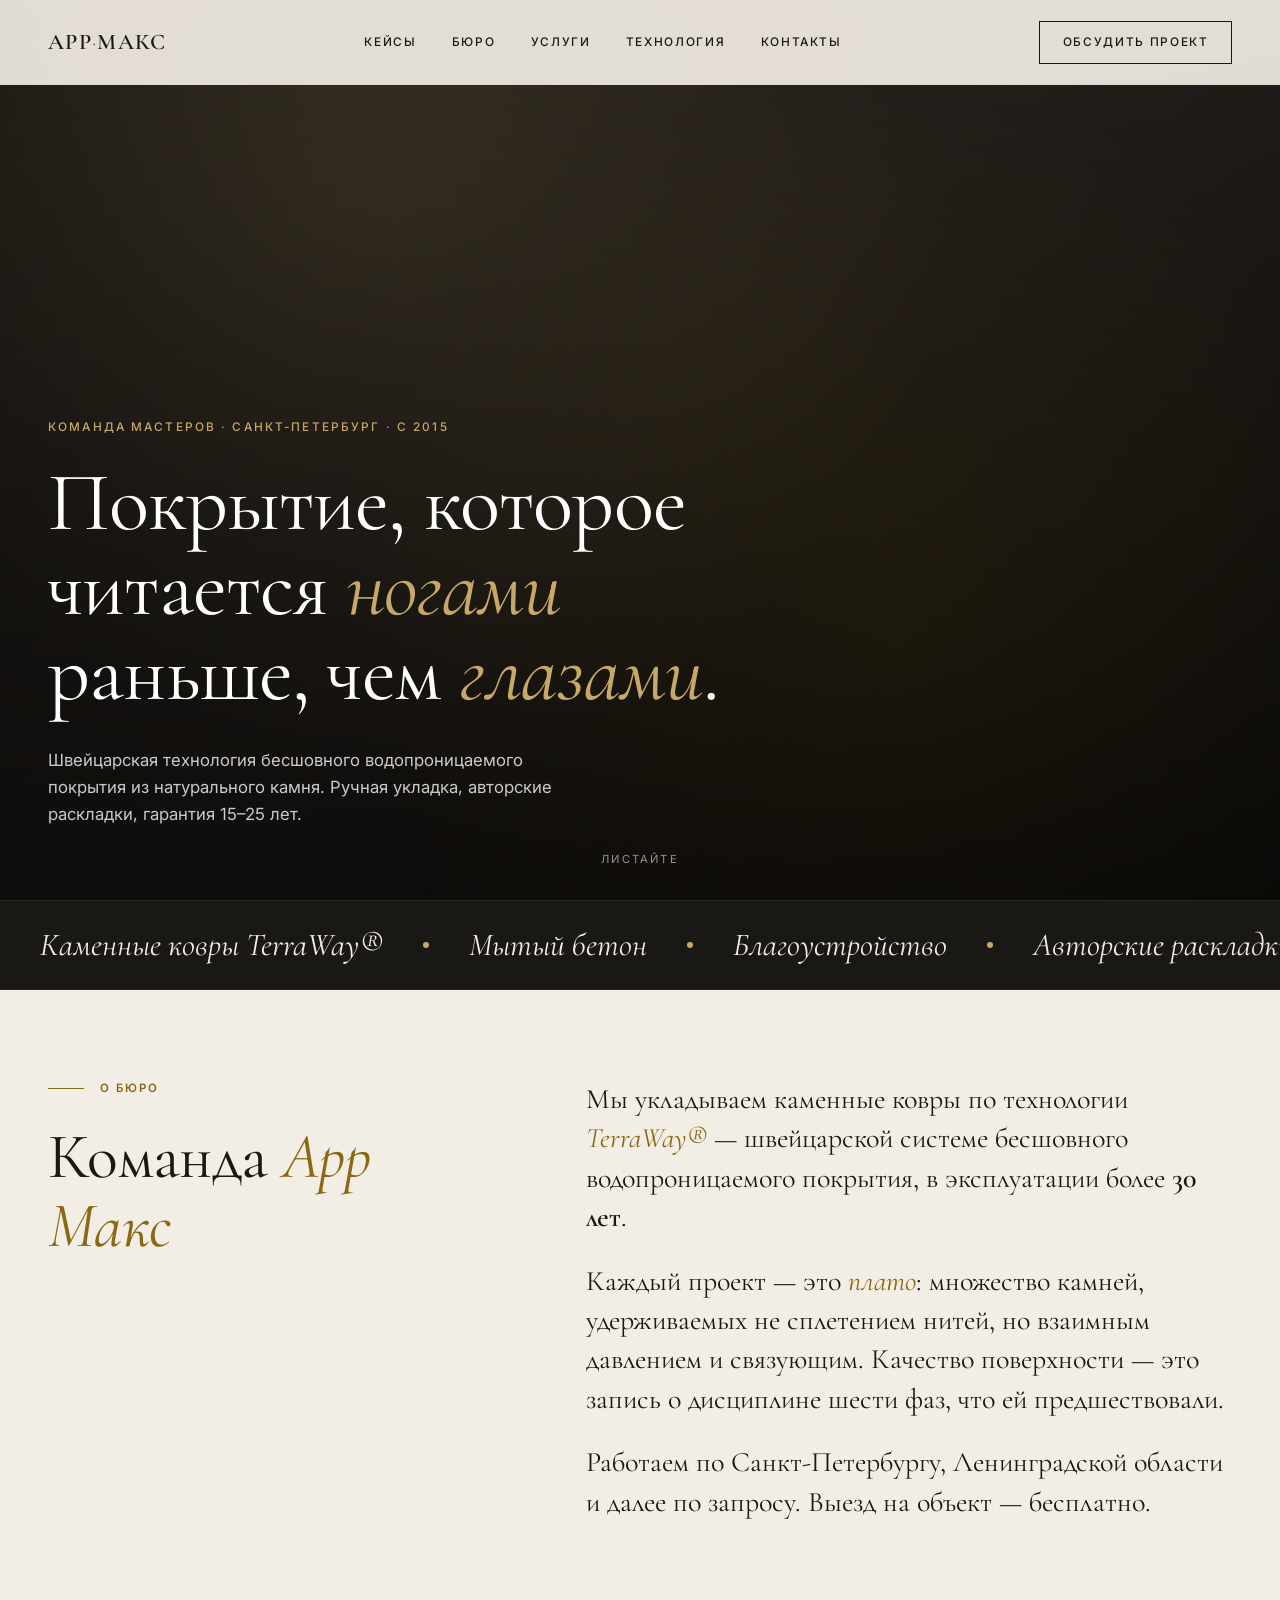
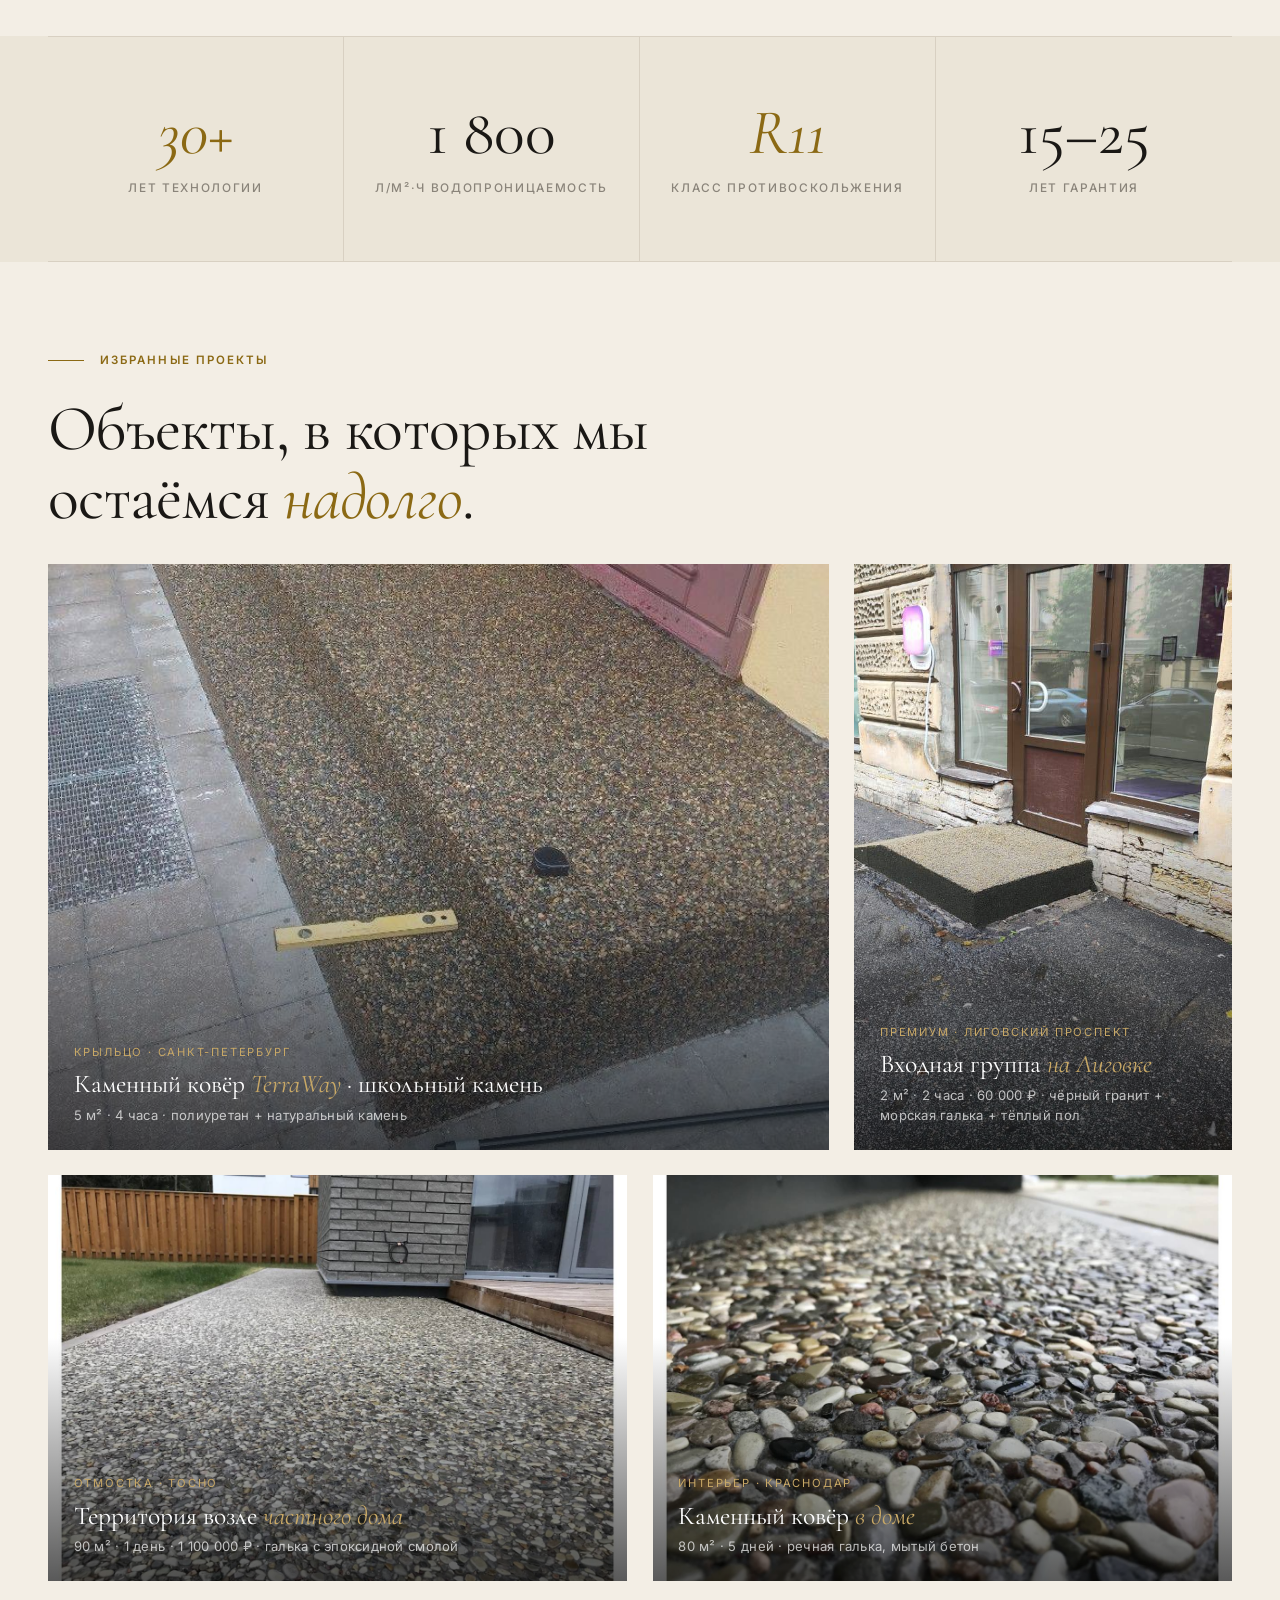
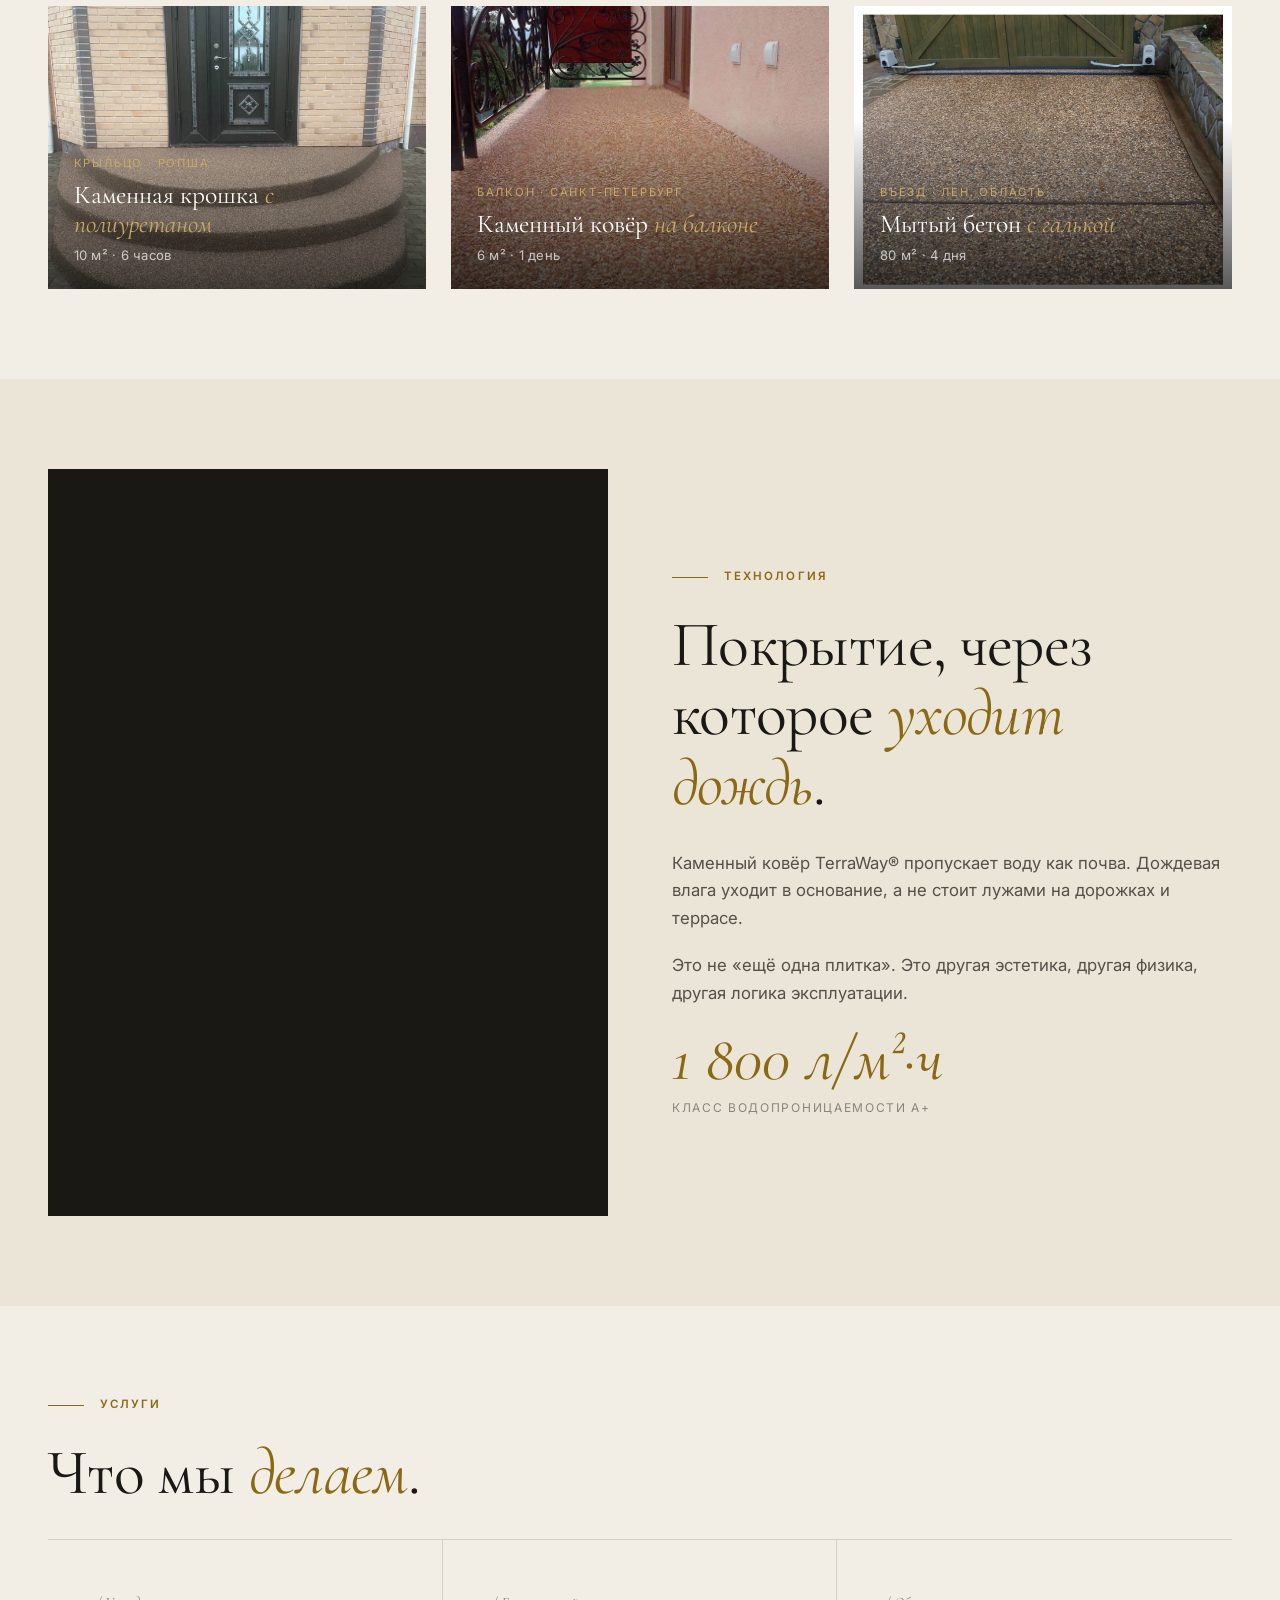
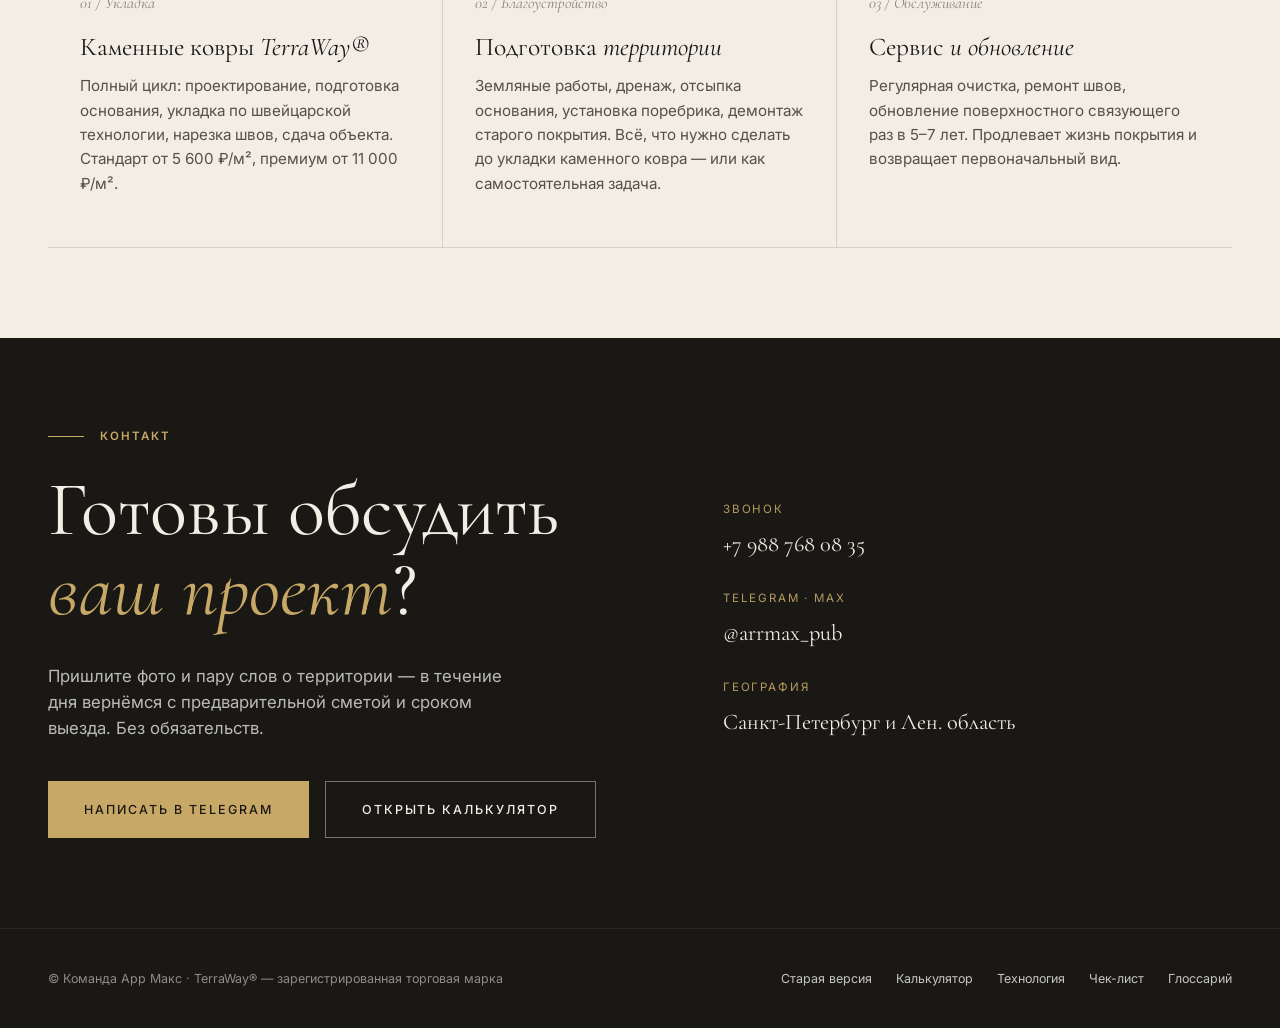
==== commit 49ad96aa: "Promote index2 to main index, preserve old version as index_old.html" ====
--- a/index.html
+++ b/index.html
@@ -3,258 +3,923 @@
 <head>
   <meta charset="UTF-8">
   <meta name="viewport" content="width=device-width, initial-scale=1.0">
-  <title>Строительные работы — Каменные ковры TerraWay</title>
-  <meta name="description" content="Строительные работы и укладка каменных ковров по технологии TerraWay. Экологичное водопроницаемое покрытие для дорожек, парковок и территорий.">
-  <link rel="icon" href="data:image/svg+xml,<svg xmlns='http://www.w3.org/2000/svg' viewBox='0 0 32 32'><rect fill='%231a1a1a' width='32' height='32'/><text x='16' y='22' font-size='18' text-anchor='middle' fill='%23fff' font-family='system-ui'>A</text></svg>" type="image/svg+xml">
+  <title>Арр Макс — Каменные ковры TerraWay® · Премиум-укладка</title>
+  <meta name="description" content="Команда мастеров каменных ковров TerraWay® в Санкт-Петербурге. Швейцарская технология, ручная укладка, авторские раскладки.">
   <link rel="preconnect" href="https://fonts.googleapis.com">
   <link rel="preconnect" href="https://fonts.gstatic.com" crossorigin>
-  <link href="https://fonts.googleapis.com/css2?family=Manrope:wght@400;500;600;700&family=Playfair+Display:wght@600;700&family=Oswald:wght@500;600;700&display=swap" rel="stylesheet">
-  <link rel="stylesheet" href="styles.css">
+  <link href="https://fonts.googleapis.com/css2?family=Cormorant+Garamond:ital,wght@0,300;0,400;0,500;0,600;0,700;1,300;1,400;1,500;1,600;1,700&family=Inter:wght@300;400;500;600;700&display=swap" rel="stylesheet">
+  <style>
+    /* ============================================================ */
+    /*  PREMIUM STUDIO PALETTE                                        */
+    /* ============================================================ */
+    :root {
+      --bg:        #f3eee5;
+      --bg-soft:   #ebe5d8;
+      --bg-dark:   #1a1815;
+      --ink:       #1a1815;
+      --ink-soft:  #555048;
+      --ink-mute:  #8a847a;
+      --line:      #d8d0c2;
+      --accent:    #8b6914;
+      --gold:      #c8a866;
+      --serif:     'Cormorant Garamond', 'Playfair Display', Georgia, serif;
+      --sans:      'Inter', system-ui, sans-serif;
+    }
+
+    *, *::before, *::after { box-sizing: border-box; }
+    html { scroll-behavior: smooth; }
+    body {
+      margin: 0;
+      font-family: var(--sans);
+      font-weight: 400;
+      font-size: 15px;
+      line-height: 1.55;
+      color: var(--ink);
+      background: var(--bg);
+      -webkit-font-smoothing: antialiased;
+      -moz-osx-font-smoothing: grayscale;
+    }
+    img, video { display: block; max-width: 100%; height: auto; }
+    a { color: inherit; text-decoration: none; transition: color .2s; }
+    a:hover { color: var(--accent); }
+    button { font-family: inherit; }
+
+    .wrap {
+      width: 100%;
+      max-width: 1440px;
+      margin: 0 auto;
+      padding: 0 clamp(1rem, 4vw, 3rem);
+    }
+
+    /* ============================================================ */
+    /*  HEADER / NAV                                                   */
+    /* ============================================================ */
+    .nav {
+      position: fixed;
+      top: 0; left: 0; right: 0;
+      z-index: 100;
+      padding: 1.3rem 0;
+      background: rgba(243, 238, 229, 0.92);
+      backdrop-filter: blur(14px);
+      -webkit-backdrop-filter: blur(14px);
+      border-bottom: 1px solid rgba(216, 208, 194, 0.4);
+      transition: padding .3s, background .3s;
+    }
+    .nav__inner {
+      display: flex;
+      align-items: center;
+      justify-content: space-between;
+      gap: 2rem;
+    }
+    .nav__logo {
+      font-family: var(--serif);
+      font-size: 1.4rem;
+      font-weight: 600;
+      letter-spacing: 0.06em;
+      text-transform: uppercase;
+      line-height: 1;
+    }
+    .nav__logo span {
+      font-style: italic;
+      font-weight: 400;
+      color: var(--accent);
+    }
+    .nav__menu {
+      display: flex;
+      gap: 2.2rem;
+      list-style: none;
+      margin: 0; padding: 0;
+      font-size: 0.74rem;
+      letter-spacing: 0.14em;
+      text-transform: uppercase;
+      font-weight: 500;
+    }
+    .nav__cta {
+      font-size: 0.74rem;
+      letter-spacing: 0.14em;
+      text-transform: uppercase;
+      font-weight: 500;
+      padding: 0.7rem 1.4rem;
+      border: 1px solid var(--ink);
+      border-radius: 0;
+      background: transparent;
+      color: var(--ink);
+      cursor: pointer;
+      transition: all .2s;
+    }
+    .nav__cta:hover {
+      background: var(--ink);
+      color: var(--bg);
+    }
+    .nav__burger {
+      display: none;
+      background: none;
+      border: 0;
+      width: 32px; height: 32px;
+      cursor: pointer;
+      position: relative;
+    }
+    .nav__burger span {
+      display: block;
+      width: 22px; height: 1.5px;
+      background: var(--ink);
+      margin: 4px auto;
+      transition: .25s;
+    }
+
+    /* ============================================================ */
+    /*  HERO                                                            */
+    /* ============================================================ */
+    .hero {
+      position: relative;
+      height: 100vh;
+      min-height: 640px;
+      overflow: hidden;
+      color: #fff;
+      display: flex;
+      flex-direction: column;
+      justify-content: flex-end;
+    }
+    .hero__video, .hero__poster {
+      position: absolute;
+      inset: 0;
+      width: 100%; height: 100%;
+      object-fit: cover;
+      z-index: 0;
+    }
+    .hero__poster {
+      background:
+        radial-gradient(circle at 30% 20%, rgba(200, 168, 102, 0.18), transparent 50%),
+        radial-gradient(circle at 70% 70%, rgba(139, 105, 20, 0.22), transparent 50%),
+        linear-gradient(135deg, #1f1c18 0%, #2a2520 50%, #1a1815 100%);
+    }
+    .hero::after {
+      content: '';
+      position: absolute; inset: 0;
+      background: linear-gradient(to bottom, rgba(0,0,0,0.15) 0%, rgba(0,0,0,0.65) 100%);
+      z-index: 1;
+    }
+    .hero__content {
+      position: relative;
+      z-index: 2;
+      padding-bottom: clamp(3rem, 8vh, 8rem);
+    }
+    .hero__kicker {
+      font-size: 0.74rem;
+      letter-spacing: 0.18em;
+      text-transform: uppercase;
+      font-weight: 500;
+      color: var(--gold);
+      margin-bottom: 1.5rem;
+      opacity: 0;
+      animation: fadeUp .9s .2s forwards;
+    }
+    .hero__title {
+      font-family: var(--serif);
+      font-weight: 400;
+      font-size: clamp(2.2rem, 6.5vw, 6rem);
+      line-height: 1.02;
+      letter-spacing: -0.01em;
+      margin: 0 0 2rem;
+      max-width: 1100px;
+      opacity: 0;
+      animation: fadeUp 1s .35s forwards;
+    }
+    .hero__title em {
+      font-style: italic;
+      color: var(--gold);
+    }
+    .hero__sub {
+      max-width: 540px;
+      font-size: 1.05rem;
+      line-height: 1.6;
+      color: rgba(255,255,255,0.78);
+      margin: 0;
+      opacity: 0;
+      animation: fadeUp 1s .55s forwards;
+    }
+    .hero__scroll {
+      position: absolute;
+      bottom: 2rem; left: 50%;
+      transform: translateX(-50%);
+      z-index: 3;
+      font-size: 0.7rem;
+      letter-spacing: 0.2em;
+      text-transform: uppercase;
+      color: rgba(255,255,255,0.55);
+      animation: bob 2s ease-in-out infinite;
+    }
+    @keyframes fadeUp {
+      from { opacity: 0; transform: translateY(20px); }
+      to   { opacity: 1; transform: translateY(0); }
+    }
+    @keyframes bob {
+      0%, 100% { transform: translate(-50%, 0); }
+      50%      { transform: translate(-50%, 8px); }
+    }
+
+    /* ============================================================ */
+    /*  MARQUEE                                                         */
+    /* ============================================================ */
+    .marquee {
+      background: var(--bg-dark);
+      color: var(--bg);
+      overflow: hidden;
+      padding: 1.2rem 0;
+      border-top: 1px solid rgba(255,255,255,0.06);
+      border-bottom: 1px solid rgba(255,255,255,0.06);
+    }
+    .marquee__track {
+      display: flex;
+      white-space: nowrap;
+      animation: scroll 45s linear infinite;
+    }
+    .marquee__item {
+      font-family: var(--serif);
+      font-style: italic;
+      font-size: clamp(1.3rem, 2.5vw, 2.2rem);
+      padding: 0 2.5rem;
+      color: var(--bg);
+      flex-shrink: 0;
+    }
+    .marquee__sep {
+      align-self: center;
+      width: 6px; height: 6px;
+      border-radius: 50%;
+      background: var(--gold);
+      flex-shrink: 0;
+    }
+    @keyframes scroll {
+      from { transform: translateX(0); }
+      to   { transform: translateX(-50%); }
+    }
+
+    /* ============================================================ */
+    /*  SECTIONS                                                        */
+    /* ============================================================ */
+    .section {
+      padding: clamp(4rem, 10vh, 9rem) 0;
+    }
+    .section--dark {
+      background: var(--bg-dark);
+      color: var(--bg);
+    }
+    .section--soft { background: var(--bg-soft); }
+
+    .section__label {
+      font-size: 0.72rem;
+      letter-spacing: 0.18em;
+      text-transform: uppercase;
+      font-weight: 600;
+      color: var(--accent);
+      margin-bottom: 1.5rem;
+      display: flex;
+      align-items: center;
+      gap: 1rem;
+    }
+    .section__label::before {
+      content: '';
+      width: 36px; height: 1px;
+      background: var(--accent);
+    }
+    .section--dark .section__label { color: var(--gold); }
+    .section--dark .section__label::before { background: var(--gold); }
+
+    .section__title {
+      font-family: var(--serif);
+      font-weight: 400;
+      font-size: clamp(2rem, 5vw, 4rem);
+      line-height: 1.08;
+      letter-spacing: -0.01em;
+      margin: 0 0 2rem;
+      max-width: 14ch;
+    }
+    .section__title em { font-style: italic; color: var(--accent); }
+    .section--dark .section__title em { color: var(--gold); }
+    .section__title--wide { max-width: 22ch; }
+
+    /* ============================================================ */
+    /*  MANIFESTO                                                       */
+    /* ============================================================ */
+    .manifesto {
+      display: grid;
+      grid-template-columns: 1fr 1.4fr;
+      gap: clamp(2rem, 6vw, 6rem);
+      align-items: start;
+    }
+    .manifesto__body p {
+      font-family: var(--serif);
+      font-size: clamp(1.3rem, 2.2vw, 1.9rem);
+      line-height: 1.4;
+      font-weight: 400;
+      color: var(--ink);
+      margin: 0 0 1.5rem;
+    }
+    .manifesto__body p em {
+      font-style: italic;
+      color: var(--accent);
+    }
+    .manifesto__body p strong {
+      font-weight: 600;
+    }
+
+    /* ============================================================ */
+    /*  STATS                                                           */
+    /* ============================================================ */
+    .stats {
+      display: grid;
+      grid-template-columns: repeat(4, 1fr);
+      gap: 0;
+      border-top: 1px solid var(--line);
+      border-bottom: 1px solid var(--line);
+    }
+    .stats__item {
+      padding: clamp(2rem, 5vw, 4rem) 1.5rem;
+      border-right: 1px solid var(--line);
+      text-align: center;
+    }
+    .stats__item:last-child { border-right: 0; }
+    .stats__num {
+      font-family: var(--serif);
+      font-size: clamp(2.2rem, 5vw, 4rem);
+      font-weight: 400;
+      line-height: 1;
+      color: var(--ink);
+    }
+    .stats__num em { font-style: italic; color: var(--accent); }
+    .stats__label {
+      font-size: 0.74rem;
+      letter-spacing: 0.14em;
+      text-transform: uppercase;
+      font-weight: 500;
+      color: var(--ink-mute);
+      margin-top: 0.85rem;
+    }
+
+    /* ============================================================ */
+    /*  PORTFOLIO                                                       */
+    /* ============================================================ */
+    .portfolio {
+      display: grid;
+      grid-template-columns: repeat(12, 1fr);
+      gap: clamp(1rem, 2vw, 1.8rem);
+    }
+    .case {
+      position: relative;
+      overflow: hidden;
+      background: var(--bg-soft);
+      cursor: pointer;
+      display: block;
+      color: inherit;
+    }
+    .case::before {
+      content: '';
+      display: block;
+      padding-top: 75%;
+    }
+    .case__media {
+      position: absolute;
+      inset: 0;
+      overflow: hidden;
+    }
+    .case__media img {
+      width: 100%; height: 100%;
+      object-fit: cover;
+      transition: transform 1.2s cubic-bezier(0.16, 1, 0.3, 1);
+    }
+    .case:hover .case__media img { transform: scale(1.05); }
+    .case__media::after {
+      content: '';
+      position: absolute; inset: 0;
+      background: linear-gradient(to top, rgba(0,0,0,0.65) 0%, rgba(0,0,0,0) 60%);
+    }
+    .case__meta {
+      position: absolute;
+      bottom: 0; left: 0; right: 0;
+      padding: 1.5rem clamp(1.2rem, 2vw, 2rem);
+      color: #fff;
+      z-index: 2;
+    }
+    .case__kicker {
+      font-size: 0.7rem;
+      letter-spacing: 0.16em;
+      text-transform: uppercase;
+      color: var(--gold);
+      margin-bottom: 0.5rem;
+    }
+    .case__title {
+      font-family: var(--serif);
+      font-size: clamp(1.2rem, 2vw, 1.7rem);
+      font-weight: 400;
+      line-height: 1.15;
+      margin: 0 0 0.4rem;
+    }
+    .case__title em { font-style: italic; color: var(--gold); }
+    .case__details {
+      font-size: 0.82rem;
+      color: rgba(255,255,255,0.7);
+      letter-spacing: 0.02em;
+    }
+    .case--lg  { grid-column: span 8; }
+    .case--md  { grid-column: span 4; }
+    .case--md::before { padding-top: 110%; }
+    .case--sm  { grid-column: span 4; }
+    .case--mid { grid-column: span 6; }
+    .case--mid::before { padding-top: 70%; }
+
+    /* ============================================================ */
+    /*  SERVICES                                                        */
+    /* ============================================================ */
+    .services {
+      display: grid;
+      grid-template-columns: repeat(3, 1fr);
+      gap: 0;
+      border-top: 1px solid var(--line);
+    }
+    .service {
+      padding: clamp(2rem, 4vw, 3.5rem) 0;
+      border-bottom: 1px solid var(--line);
+      border-right: 1px solid var(--line);
+      padding-right: 2rem;
+      padding-left: 2rem;
+    }
+    .service:last-child { border-right: 0; }
+    .service__num {
+      font-family: var(--serif);
+      font-style: italic;
+      font-size: 1rem;
+      color: var(--ink-mute);
+      margin-bottom: 1rem;
+    }
+    .service__title {
+      font-family: var(--serif);
+      font-size: clamp(1.4rem, 2vw, 1.9rem);
+      font-weight: 400;
+      line-height: 1.15;
+      margin: 0 0 0.8rem;
+    }
+    .service__body {
+      font-size: 0.95rem;
+      color: var(--ink-soft);
+      line-height: 1.6;
+      margin: 0;
+    }
+
+    /* ============================================================ */
+    /*  PERMEABILITY VIDEO                                              */
+    /* ============================================================ */
+    .perm {
+      display: grid;
+      grid-template-columns: 1fr 1fr;
+      gap: clamp(2rem, 5vw, 5rem);
+      align-items: center;
+    }
+    .perm__video {
+      width: 100%;
+      aspect-ratio: 3 / 4;
+      object-fit: cover;
+      background: var(--bg-dark);
+    }
+    .perm__text p {
+      font-size: 1.05rem;
+      line-height: 1.65;
+      color: var(--ink-soft);
+      margin: 0 0 1.2rem;
+    }
+    .perm__big {
+      font-family: var(--serif);
+      font-size: clamp(2.5rem, 5vw, 4rem);
+      font-style: italic;
+      line-height: 1;
+      color: var(--accent);
+      margin: 1rem 0 0.5rem;
+    }
+    .perm__big-label {
+      font-size: 0.75rem;
+      letter-spacing: 0.14em;
+      text-transform: uppercase;
+      color: var(--ink-mute);
+    }
+
+    /* ============================================================ */
+    /*  CONTACT                                                         */
+    /* ============================================================ */
+    .contact {
+      display: grid;
+      grid-template-columns: 1.2fr 1fr;
+      gap: clamp(2rem, 5vw, 5rem);
+      align-items: center;
+    }
+    .contact__title {
+      font-family: var(--serif);
+      font-size: clamp(2.5rem, 6vw, 5rem);
+      line-height: 1.05;
+      margin: 0 0 2rem;
+      font-weight: 400;
+    }
+    .contact__title em { font-style: italic; color: var(--gold); }
+    .contact__lead {
+      font-size: 1.05rem;
+      color: rgba(255,255,255,0.7);
+      max-width: 480px;
+      margin-bottom: 2.5rem;
+    }
+    .contact__btns {
+      display: flex;
+      flex-wrap: wrap;
+      gap: 1rem;
+    }
+    .btn-primary, .btn-ghost {
+      font-size: 0.78rem;
+      letter-spacing: 0.16em;
+      text-transform: uppercase;
+      font-weight: 500;
+      padding: 1.1rem 2.2rem;
+      border-radius: 0;
+      cursor: pointer;
+      transition: all .25s;
+      border: 1px solid;
+      display: inline-flex;
+      align-items: center;
+      gap: 0.6rem;
+    }
+    .btn-primary {
+      background: var(--gold);
+      color: var(--bg-dark);
+      border-color: var(--gold);
+    }
+    .btn-primary:hover {
+      background: transparent;
+      color: var(--gold);
+    }
+    .btn-ghost {
+      background: transparent;
+      color: var(--bg);
+      border-color: rgba(255,255,255,0.4);
+    }
+    .btn-ghost:hover {
+      border-color: var(--gold);
+      color: var(--gold);
+    }
+    .contact__info {
+      font-size: 0.95rem;
+      line-height: 1.8;
+    }
+    .contact__info dt {
+      font-size: 0.72rem;
+      letter-spacing: 0.16em;
+      text-transform: uppercase;
+      color: rgba(200, 168, 102, 0.9);
+      margin-bottom: 0.25rem;
+    }
+    .contact__info dd {
+      font-family: var(--serif);
+      font-size: 1.4rem;
+      margin: 0 0 1.5rem;
+    }
+    .contact__info dd a:hover { color: var(--gold); }
+
+    /* ============================================================ */
+    /*  FOOTER                                                          */
+    /* ============================================================ */
+    .foot {
+      padding: 2.5rem 0;
+      background: var(--bg-dark);
+      color: rgba(255,255,255,0.5);
+      font-size: 0.78rem;
+      border-top: 1px solid rgba(255,255,255,0.06);
+    }
+    .foot__inner {
+      display: flex;
+      justify-content: space-between;
+      align-items: center;
+      flex-wrap: wrap;
+      gap: 1rem;
+    }
+    .foot a { color: rgba(255,255,255,0.75); }
+    .foot__nav { display: flex; gap: 1.5rem; flex-wrap: wrap; }
+
+    /* ============================================================ */
+    /*  RESPONSIVE                                                      */
+    /* ============================================================ */
+    @media (max-width: 1024px) {
+      .case--lg, .case--md, .case--sm, .case--mid { grid-column: span 6; }
+      .case--lg::before { padding-top: 75%; }
+    }
+    @media (max-width: 768px) {
+      .nav { padding: 1rem 0; }
+      .nav__menu { display: none; }
+      .nav__cta { display: none; }
+      .nav__burger { display: block; }
+      .manifesto { grid-template-columns: 1fr; }
+      .stats { grid-template-columns: repeat(2, 1fr); }
+      .stats__item:nth-child(2) { border-right: 0; }
+      .stats__item:nth-child(1), .stats__item:nth-child(2) {
+        border-bottom: 1px solid var(--line);
+      }
+      .services { grid-template-columns: 1fr; }
+      .service { border-right: 0; }
+      .perm { grid-template-columns: 1fr; }
+      .contact { grid-template-columns: 1fr; }
+      .case--lg, .case--md, .case--sm, .case--mid { grid-column: span 12; }
+      .case::before, .case--md::before, .case--mid::before { padding-top: 75%; }
+      .nav__menu--open {
+        display: flex;
+        position: fixed;
+        top: 60px; left: 0; right: 0; bottom: 0;
+        flex-direction: column;
+        padding: 2rem;
+        gap: 1.5rem;
+        background: var(--bg);
+      }
+    }
+
+    /* fade-in on scroll */
+    [data-reveal] {
+      opacity: 0;
+      transform: translateY(40px);
+      transition: opacity 1s cubic-bezier(.2,.6,.3,1), transform 1s cubic-bezier(.2,.6,.3,1);
+    }
+    [data-reveal].is-visible {
+      opacity: 1;
+      transform: translateY(0);
+    }
+  </style>
 </head>
 <body>
-  <header class="header">
-    <div class="container header__inner">
-      <a href="#" class="logo" data-i18n="logo">Команда Арр Макс</a>
-      <nav class="nav">
-        <a href="#terraway" data-i18n="navTerraway">TerraWay</a>
-        <a href="#cases" data-i18n="navCases">Кейсы</a>
-        <a href="#benefits" data-i18n="navBenefits">Преимущества</a>
-        <a href="#wellbeing" data-i18n="navWellbeing">Тело</a>
-        <a href="#services" data-i18n="navServices">Услуги</a>
-        <a href="norm_details.html" data-i18n="navDetails">Детали</a>
-        <a href="success.html" data-i18n="navSuccess">Чек-лист</a>
-        <a href="calc/" class="nav__calc" data-i18n="navCalc">Калькулятор</a>
-        <a href="#contact" data-i18n="navContact">Контакты</a>
-        <a href="tel:+79887680835" class="nav__phone" data-i18n="navPhone">Макс +7 988 768 08 35</a>
-      </nav>
-      <a href="https://t.me/arrmax_pub" target="_blank" rel="noopener" class="btn-stone btn-stone--typewriter" aria-live="polite"><span class="header__typewriter-text"></span><span class="header__typewriter-cursor" aria-hidden="true"></span></a>
-      <div class="lang-switch" role="group" aria-label="Язык / Language">
-        <button type="button" class="lang-switch__btn" data-lang="ru" title="Русский"><span class="lang-switch__flag" aria-hidden="true"><svg viewBox="0 0 24 16" width="24" height="16"><rect fill="#fff" height="5.33" y="0" width="24"/><rect fill="#0039a6" height="5.33" y="5.33" width="24"/><rect fill="#d52b1e" height="5.34" y="10.67" width="24"/></svg></span></button>
-        <button type="button" class="lang-switch__btn" data-lang="en" title="English"><span class="lang-switch__flag" aria-hidden="true"><svg viewBox="0 0 24 16" width="24" height="16"><rect fill="#fff" width="24" height="16"/><path fill="#C8102E" d="M10 0h4v16h-4zM0 6h24v4H0z"/></svg></span></button>
+
+  <!-- ─── NAV ───────────────────────────────────────────────────── -->
+  <nav class="nav">
+    <div class="wrap nav__inner">
+      <a href="#top" class="nav__logo">Арр<span>·</span>Макс</a>
+      <ul class="nav__menu" id="navMenu">
+        <li><a href="#works">Кейсы</a></li>
+        <li><a href="#about">Бюро</a></li>
+        <li><a href="#services">Услуги</a></li>
+        <li><a href="#permeability">Технология</a></li>
+        <li><a href="#contact">Контакты</a></li>
+      </ul>
+      <a href="#contact" class="nav__cta">Обсудить проект</a>
+      <button class="nav__burger" id="navBurger" aria-label="Меню"><span></span><span></span><span></span></button>
+    </div>
+  </nav>
+
+  <!-- ─── HERO ──────────────────────────────────────────────────── -->
+  <header class="hero" id="top">
+    <div class="hero__poster"></div>
+    <video class="hero__video" autoplay muted loop playsinline preload="metadata" poster="">
+      <source src="assets/video/stone_water_permeable.mp4" type="video/mp4">
+    </video>
+    <div class="wrap hero__content">
+      <div class="hero__kicker">Команда мастеров · Санкт-Петербург · с 2015</div>
+      <h1 class="hero__title">
+        Покрытие, которое<br>
+        читается <em>ногами</em><br>
+        раньше, чем <em>глазами</em>.
+      </h1>
+      <p class="hero__sub">
+        Швейцарская технология бесшовного водопроницаемого покрытия из натурального камня. Ручная укладка, авторские раскладки, гарантия 15–25 лет.
+      </p>
+    </div>
+    <div class="hero__scroll">Листайте</div>
+  </header>
+
+  <!-- ─── MARQUEE ───────────────────────────────────────────────── -->
+  <div class="marquee" aria-hidden="true">
+    <div class="marquee__track">
+      <span class="marquee__item">Каменные ковры TerraWay®</span><span class="marquee__sep"></span>
+      <span class="marquee__item"><i>Мытый бетон</i></span><span class="marquee__sep"></span>
+      <span class="marquee__item">Благоустройство</span><span class="marquee__sep"></span>
+      <span class="marquee__item"><i>Авторские раскладки</i></span><span class="marquee__sep"></span>
+      <span class="marquee__item">Гарантия 15–25 лет</span><span class="marquee__sep"></span>
+      <span class="marquee__item"><i>R11 · LAGA Z0</i></span><span class="marquee__sep"></span>
+      <!-- duplicate for seamless scroll -->
+      <span class="marquee__item">Каменные ковры TerraWay®</span><span class="marquee__sep"></span>
+      <span class="marquee__item"><i>Мытый бетон</i></span><span class="marquee__sep"></span>
+      <span class="marquee__item">Благоустройство</span><span class="marquee__sep"></span>
+      <span class="marquee__item"><i>Авторские раскладки</i></span><span class="marquee__sep"></span>
+      <span class="marquee__item">Гарантия 15–25 лет</span><span class="marquee__sep"></span>
+      <span class="marquee__item"><i>R11 · LAGA Z0</i></span><span class="marquee__sep"></span>
+    </div>
+  </div>
+
+  <!-- ─── MANIFESTO ─────────────────────────────────────────────── -->
+  <section class="section" id="about" data-reveal>
+    <div class="wrap manifesto">
+      <div>
+        <div class="section__label">О бюро</div>
+        <h2 class="section__title">Команда <em>Арр Макс</em></h2>
       </div>
-      <button class="burger" aria-label="Меню" data-i18n-aria="ariaMenu">
-        <span></span>
-        <span></span>
-        <span></span>
-      </button>
+      <div class="manifesto__body">
+        <p>Мы укладываем каменные ковры по технологии <em>TerraWay®</em> — швейцарской системе бесшовного водопроницаемого покрытия, в эксплуатации более <strong>30 лет</strong>.</p>
+        <p>Каждый проект — это <em>плато</em>: множество камней, удерживаемых не сплетением нитей, но взаимным давлением и связующим. Качество поверхности — это запись о дисциплине шести фаз, что ей предшествовали.</p>
+        <p>Работаем по Санкт-Петербургу, Ленинградской области и далее по запросу. Выезд на объект — бесплатно.</p>
+      </div>
     </div>
-  </header>
-
-  <main>
-    <section id="cases" class="section section--cases-first">
-      <div class="container">
-        <h2 class="section__title" data-i18n="casesTitle">Наши кейсы</h2>
-        <p class="section__lead" data-i18n="casesLead">Реальные кейсы: результат, процесс и исходное состояние.</p>
-        <div class="cases-tabs" role="tablist" data-i18n-aria="ariaCaseTabs"></div>
-        <div class="case-card case-card--loading" id="case-card">
-          <div class="case-card__gallery">
-            <button type="button" class="case-carousel__btn case-carousel__btn--prev" data-i18n-aria="ariaPrevPhoto"><svg width="24" height="24" viewBox="0 0 24 24" fill="none" stroke="currentColor" stroke-width="2"><path d="M15 18l-6-6 6-6"/></svg></button>
-            <div class="case-carousel__track">
-              <div class="case-carousel__list"></div>
-            </div>
-            <button type="button" class="case-carousel__btn case-carousel__btn--next" data-i18n-aria="ariaNextPhoto"><svg width="24" height="24" viewBox="0 0 24 24" fill="none" stroke="currentColor" stroke-width="2"><path d="M9 18l6-6-6-6"/></svg></button>
+  </section>
+
+  <!-- ─── STATS ─────────────────────────────────────────────────── -->
+  <section class="section--soft" data-reveal>
+    <div class="wrap" style="padding-top:0;padding-bottom:0">
+      <ul class="stats" style="list-style:none;margin:0;padding:0">
+        <li class="stats__item">
+          <div class="stats__num"><em>30+</em></div>
+          <div class="stats__label">Лет технологии</div>
+        </li>
+        <li class="stats__item">
+          <div class="stats__num">1 800</div>
+          <div class="stats__label">л/м²·ч водопроницаемость</div>
+        </li>
+        <li class="stats__item">
+          <div class="stats__num"><em>R11</em></div>
+          <div class="stats__label">Класс противоскольжения</div>
+        </li>
+        <li class="stats__item">
+          <div class="stats__num">15–25</div>
+          <div class="stats__label">Лет гарантия</div>
+        </li>
+      </ul>
+    </div>
+  </section>
+
+  <!-- ─── PORTFOLIO ─────────────────────────────────────────────── -->
+  <section class="section" id="works" data-reveal>
+    <div class="wrap">
+      <div class="section__label">Избранные проекты</div>
+      <h2 class="section__title section__title--wide">Объекты, в которых мы остаёмся <em>надолго</em>.</h2>
+
+      <div class="portfolio">
+
+        <a class="case case--lg" href="#contact">
+          <div class="case__media"><img src="cases/case_11/after_1.jpg" alt="Крыльцо" loading="lazy"></div>
+          <div class="case__meta">
+            <div class="case__kicker">Крыльцо · Санкт-Петербург</div>
+            <h3 class="case__title">Каменный ковёр <em>TerraWay</em> · школьный камень</h3>
+            <div class="case__details">5 м² · 4 часа · полиуретан + натуральный камень</div>
           </div>
-          <div class="case-card__info">
-            <h3 class="case-card__title"></h3>
-            <ul class="case-card__meta">
-              <li class="case-card__meta-item case-card__meta--area"><span class="case-card__meta-label" data-i18n="metaArea">Площадь</span><span class="case-card__meta-value"></span></li>
-              <li class="case-card__meta-item case-card__meta--technology"><span class="case-card__meta-label" data-i18n="metaTechnology">Технология</span><span class="case-card__meta-value"></span></li>
-              <li class="case-card__meta-item case-card__meta--material"><span class="case-card__meta-label" data-i18n="metaMaterial">Материал</span><span class="case-card__meta-value"></span></li>
-              <li class="case-card__meta-item case-card__meta--location"><span class="case-card__meta-label" data-i18n="metaLocation">Локация</span><span class="case-card__meta-value"></span></li>
-              <li class="case-card__meta-item case-card__meta--duration"><span class="case-card__meta-label" data-i18n="metaDuration">Сроки</span><span class="case-card__meta-value"></span></li>
-              <li class="case-card__meta-item case-card__meta--cost"><span class="case-card__meta-label" data-i18n="metaCost">Стоимость</span><span class="case-card__meta-value"></span></li>
-            </ul>
+        </a>
+
+        <a class="case case--md" href="#contact">
+          <div class="case__media"><img src="cases/case_8/photo.jpg" alt="Входная группа на Лиговке" loading="lazy"></div>
+          <div class="case__meta">
+            <div class="case__kicker">Премиум · Лиговский проспект</div>
+            <h3 class="case__title">Входная группа <em>на Лиговке</em></h3>
+            <div class="case__details">2 м² · 2 часа · 60 000 ₽ · чёрный гранит + морская галька + тёплый пол</div>
           </div>
-          <div class="case-card__actions">
-            <a href="https://docs.google.com/forms/d/e/1FAIpQLSd4Lm7KFx9Oca_T1ZDqONX0pgtpYdqTKxZd_Hnw7KuK67YCfw/viewform?usp=publish-editor" target="_blank" rel="noopener" class="btn btn--primary btn--cost" data-i18n="btnCost">Узнать стоимость Вашего проекта</a>
+        </a>
+
+        <a class="case case--mid" href="#contact">
+          <div class="case__media"><img src="cases/case_5/photo.jpg" alt="Отмостка частного дома" loading="lazy"></div>
+          <div class="case__meta">
+            <div class="case__kicker">Отмостка · Тосно</div>
+            <h3 class="case__title">Территория возле <em>частного дома</em></h3>
+            <div class="case__details">90 м² · 1 день · 1 100 000 ₽ · галька с эпоксидной смолой</div>
           </div>
-          <p class="case-card__load-err" aria-live="polite"></p>
+        </a>
+
+        <a class="case case--mid" href="#contact">
+          <div class="case__media"><img src="cases/case_3/photo.jpg" alt="Каменный ковёр в доме" loading="lazy"></div>
+          <div class="case__meta">
+            <div class="case__kicker">Интерьер · Краснодар</div>
+            <h3 class="case__title">Каменный ковёр <em>в доме</em></h3>
+            <div class="case__details">80 м² · 5 дней · речная галька, мытый бетон</div>
+          </div>
+        </a>
+
+        <a class="case case--sm" href="#contact">
+          <div class="case__media"><img src="cases/case_4/photo.jpg" alt="Крыльцо в Ропше" loading="lazy"></div>
+          <div class="case__meta">
+            <div class="case__kicker">Крыльцо · Ропша</div>
+            <h3 class="case__title">Каменная крошка <em>с полиуретаном</em></h3>
+            <div class="case__details">10 м² · 6 часов</div>
+          </div>
+        </a>
+
+        <a class="case case--sm" href="#contact">
+          <div class="case__media"><img src="cases/case_1/photo.jpg" alt="Балкон" loading="lazy"></div>
+          <div class="case__meta">
+            <div class="case__kicker">Балкон · Санкт-Петербург</div>
+            <h3 class="case__title">Каменный ковёр <em>на балконе</em></h3>
+            <div class="case__details">6 м² · 1 день</div>
+          </div>
+        </a>
+
+        <a class="case case--sm" href="#contact">
+          <div class="case__media"><img src="cases/case_2/photo.jpg" alt="Въезд" loading="lazy"></div>
+          <div class="case__meta">
+            <div class="case__kicker">Въезд · Лен. область</div>
+            <h3 class="case__title">Мытый бетон <em>с галькой</em></h3>
+            <div class="case__details">80 м² · 4 дня</div>
+          </div>
+        </a>
+
+      </div>
+    </div>
+  </section>
+
+  <!-- ─── PERMEABILITY ──────────────────────────────────────────── -->
+  <section class="section section--soft" id="permeability" data-reveal>
+    <div class="wrap perm">
+      <video class="perm__video" autoplay muted loop playsinline preload="metadata">
+        <source src="assets/video/stone_water_permeable.mp4" type="video/mp4">
+      </video>
+      <div class="perm__text">
+        <div class="section__label">Технология</div>
+        <h2 class="section__title">Покрытие, через которое <em>уходит дождь</em>.</h2>
+        <p>Каменный ковёр TerraWay® пропускает воду как почва. Дождевая влага уходит в основание, а не стоит лужами на дорожках и террасе.</p>
+        <p>Это не «ещё одна плитка». Это другая эстетика, другая физика, другая логика эксплуатации.</p>
+        <div class="perm__big">1 800 л/м²·ч</div>
+        <div class="perm__big-label">класс водопроницаемости А+</div>
+      </div>
+    </div>
+  </section>
+
+  <!-- ─── SERVICES ──────────────────────────────────────────────── -->
+  <section class="section" id="services" data-reveal>
+    <div class="wrap">
+      <div class="section__label">Услуги</div>
+      <h2 class="section__title">Что мы <em>делаем</em>.</h2>
+
+      <div class="services">
+        <div class="service">
+          <div class="service__num">01 / Укладка</div>
+          <h3 class="service__title">Каменные ковры <em>TerraWay®</em></h3>
+          <p class="service__body">Полный цикл: проектирование, подготовка основания, укладка по швейцарской технологии, нарезка швов, сдача объекта. Стандарт от 5 600 ₽/м², премиум от 11 000 ₽/м².</p>
+        </div>
+        <div class="service">
+          <div class="service__num">02 / Благоустройство</div>
+          <h3 class="service__title">Подготовка <em>территории</em></h3>
+          <p class="service__body">Земляные работы, дренаж, отсыпка основания, установка поребрика, демонтаж старого покрытия. Всё, что нужно сделать до укладки каменного ковра — или как самостоятельная задача.</p>
+        </div>
+        <div class="service">
+          <div class="service__num">03 / Обслуживание</div>
+          <h3 class="service__title">Сервис <em>и обновление</em></h3>
+          <p class="service__body">Регулярная очистка, ремонт швов, обновление поверхностного связующего раз в 5–7 лет. Продлевает жизнь покрытия и возвращает первоначальный вид.</p>
         </div>
       </div>
-    </section>
-
-    <section class="hero">
-      <div class="hero__bg"></div>
-      <div class="container hero__content">
-        <div class="hero__panel">
-          <h1 class="hero__title"><span data-i18n="heroTitle">Строительные работы и каменные ковры</span> <span class="hero__accent">TerraWay</span></h1>
-          <p class="hero__lead" data-i18n="heroLead">Экологичная технология водопроницаемого покрытия для дорожек, парковок и территорий. Прочность, долговечность и забота об окружающей среде.</p>
-          <ul class="hero__infographic" data-i18n-aria="ariaInfographic">
-            <li class="hero__info-item">
-              <span class="hero__info-icon" aria-hidden="true">💧</span>
-              <span class="hero__info-value">1800 л/м²·ч</span>
-              <span class="hero__info-label" data-i18n="infoPermeability">Водопроницаемость</span>
-            </li>
-            <li class="hero__info-item">
-              <span class="hero__info-icon" aria-hidden="true">🛡️</span>
-              <span class="hero__info-value">R11</span>
-              <span class="hero__info-label" data-i18n="infoGrip">Противоскольжение</span>
-            </li>
-            <li class="hero__info-item">
-              <span class="hero__info-icon" aria-hidden="true">🌿</span>
-              <span class="hero__info-value" data-i18n="infoYears">30+ лет</span>
-              <span class="hero__info-label" data-i18n="infoExperience">Опыт технологии</span>
-            </li>
-          </ul>
-          <div class="hero__actions">
-            <a href="#terraway" class="btn btn--primary" data-i18n="btnTerraway">Узнать о TerraWay</a>
-            <a href="#contact" class="btn btn--outline" data-i18n="btnContact">Связаться с нами</a>
-          </div>
+    </div>
+  </section>
+
+  <!-- ─── CONTACT ───────────────────────────────────────────────── -->
+  <section class="section section--dark" id="contact" data-reveal>
+    <div class="wrap contact">
+      <div>
+        <div class="section__label">Контакт</div>
+        <h2 class="contact__title">Готовы обсудить <em>ваш проект</em>?</h2>
+        <p class="contact__lead">Пришлите фото и пару слов о территории — в течение дня вернёмся с предварительной сметой и сроком выезда. Без обязательств.</p>
+        <div class="contact__btns">
+          <a href="https://t.me/arrmax_pub" target="_blank" rel="noopener" class="btn-primary">Написать в Telegram</a>
+          <a href="calc/" class="btn-ghost">Открыть калькулятор</a>
         </div>
       </div>
-      <div class="hero__scroll" data-i18n="heroScroll">Листайте вниз</div>
-    </section>
-
-    <section id="terraway" class="section section--alt">
-      <div class="container">
-        <h2 class="section__title" data-i18n="terrawayTitle">Технология TerraWay®</h2>
-        <p class="section__lead" data-i18n="terrawayLead">Каменный ковёр TerraWay — это водопроницаемая система мощения для участков с лёгкой нагрузкой. Более трёх десятилетий опыта в экологичном мощении.</p>
-        <figure class="water-demo">
-          <video
-            class="water-demo__video"
-            src="assets/video/stone_water_permeable.mp4"
-            autoplay
-            muted
-            loop
-            playsinline
-            preload="metadata"
-            aria-label="Каменный ковёр пропускает воду насквозь"
-          ></video>
-          <figcaption class="water-demo__caption">
-            <span class="water-demo__icon" aria-hidden="true">💧</span>
-            <span data-i18n="waterDemoCap">Вода уходит сквозь покрытие — без луж, без задержек, без водоотводных решёток.</span>
-          </figcaption>
-        </figure>
-
-        <div class="features-grid">
-          <div class="feature-card">
-            <div class="feature-card__icon">💧</div>
-            <h3 data-i18n="featWater">Водопроницаемость</h3>
-            <p data-i18n="featWaterP">Около 1800 литров воды на м² в час. Дождевая вода уходит в грунт, снижая нагрузку на ливнёвку и пополняя грунтовые воды.</p>
-          </div>
-          <div class="feature-card">
-            <div class="feature-card__icon">🛡️</div>
-            <h3 data-i18n="featStrength">Прочность</h3>
-            <p data-i18n="featStrengthP">Минимальная прочность на сжатие 10 Н/мм². Противоскользящая поверхность класса R11 (High Grip).</p>
-          </div>
-          <div class="feature-card">
-            <div class="feature-card__icon">🌿</div>
-            <h3 data-i18n="featEco">Экология</h3>
-            <p data-i18n="featEcoP">Класс LAGA Z0 — укладка без ограничений. Нет вымывания частиц, благоприятно для деревьев и почвы.</p>
-          </div>
-        </div>
-        <div class="details-teaser">
-          <p>Почему ковры разрушаются, чем отличается полиуретан от других смол и как правильно работать с дождём — подробно разобрали в отдельном разделе.</p>
-          <a href="norm_details.html" class="btn btn--outline btn--sm">Читать детали технологии →</a>
-        </div>
-
-        <div class="r11-block">
-          <h3 class="r11-block__title" data-i18n="r11Title">Класс противоскольжения R11 (High Grip)</h3>
-          <p><strong data-i18n="r11What">Что это?</strong> <span data-i18n="r11WhatP">R11 — это класс сопротивления скольжению по европейскому стандарту (DIN 51130). Цифра означает угол наклона, при котором покрытие остаётся безопасным при ходьбе. R11 относится к категории «высокое сцепление» (High Grip).</span></p>
-          <p><strong data-i18n="r11Why">Зачем это нужно?</strong> <span data-i18n="r11WhyP">На дорожках, у бассейнов, на парковках и въездах поверхность часто бывает мокрой или с листвой. Покрытие TerraWay с R11 снижает риск поскользнуться — удобно и безопасно для пешеходов, детей и людей с ограниченной подвижностью, а также для велосипедов и колясок.</span></p>
-        </div>
-        <div class="install-steps">
-          <h3 class="install-steps__title" data-i18n="installTitle">Укладка в четыре этапа</h3>
-          <ol class="install-steps__list">
-            <li data-i18n="install1">Подготовка водопроницаемой подосновы из щебня</li>
-            <li data-i18n="install2">Смешивание каменной фракции 2–4 мм с вяжущей системой</li>
-            <li data-i18n="install3">Распределение и выравнивание смеси</li>
-            <li data-i18n="install4">Нарезка швов. Хождение возможно через 24 часа, полное затвердевание — за 7 дней</li>
-          </ol>
-        </div>
+      <dl class="contact__info">
+        <dt>Звонок</dt>
+        <dd><a href="tel:+79887680835">+7 988 768 08 35</a></dd>
+        <dt>Telegram · MAX</dt>
+        <dd><a href="https://t.me/arrmax_pub" target="_blank" rel="noopener">@arrmax_pub</a></dd>
+        <dt>География</dt>
+        <dd>Санкт-Петербург и Лен. область</dd>
+      </dl>
+    </div>
+  </section>
+
+  <!-- ─── FOOTER ────────────────────────────────────────────────── -->
+  <footer class="foot">
+    <div class="wrap foot__inner">
+      <div>© Команда Арр Макс · TerraWay® — зарегистрированная торговая марка</div>
+      <div class="foot__nav">
+        <a href="index_old.html">Старая версия</a>
+        <a href="calc/">Калькулятор</a>
+        <a href="norm_details.html">Технология</a>
+        <a href="success.html">Чек-лист</a>
+        <a href="glossary.html">Глоссарий</a>
       </div>
-    </section>
-
-    <section id="benefits" class="section">
-      <div class="container">
-        <h2 class="section__title" data-i18n="benefitsTitle">Почему TerraWay</h2>
-        <ul class="benefits-list">
-          <li data-i18n="benefit1">Деревья и мелкие животные получают достаточно воды и воздуха — улучшается среда</li>
-          <li data-i18n="benefit2">Дождевая вода не перегружает канализацию — меньше затрат на обслуживание</li>
-          <li data-i18n="benefit3">Минимальный поверхностный сток, пополнение грунтовых вод</li>
-          <li data-i18n="benefit4">Снижение шума и пыли, ослабление эффекта теплового острова за счёт испарения</li>
-          <li data-i18n="benefit5">Свободная форма и цвет в зависимости от местных материалов</li>
-          <li data-i18n="benefit6">Простой уход: щётка или мойка высокого давления до 80 бар, устойчивость к противогололёдной соли</li>
-        </ul>
-      </div>
-    </section>
-
-    <section id="wellbeing" class="section section--wellbeing">
-      <div class="container">
-        <h2 class="section__title" data-i18n="wellbeingTitle">Тело и забота о себе</h2>
-        <p class="section__lead" data-i18n="wellbeingLead">Ходить по естественному каменному покрытию полезно для развития тела: стопы получают естественную стимуляцию, улучшается баланс и осанка. Это не только про двор или дорожку — это про любовь к себе и к месту, где вы живёте.</p>
-        <ul class="wellbeing-list">
-          <li><span class="wellbeing__icon" aria-hidden="true">🦶</span> <span data-i18n="wellbeing1">Стопы и голеностоп работают естественно — укрепляются связки и мелкие мышцы.</span></li>
-          <li><span class="wellbeing__icon" aria-hidden="true">⚖️</span> <span data-i18n="wellbeing2">Баланс и координация: неровность поверхности тренирует чувство равновесия.</span></li>
-          <li><span class="wellbeing__icon" aria-hidden="true">🌿</span> <span data-i18n="wellbeing3">Экологичное покрытие под ногами — забота об окружающей среде и о себе.</span></li>
-          <li><span class="wellbeing__icon" aria-hidden="true">❤️</span> <span data-i18n="wellbeing4">Любовь к себе начинается с малого: комфортное, безопасное пространство у дома.</span></li>
-        </ul>
-      </div>
-    </section>
-
-    <section id="applications" class="section section--alt">
-      <div class="container">
-        <h2 class="section__title" data-i18n="appTitle">Где применяется TerraWay</h2>
-        <p class="section__lead" data-i18n="appLead">Подходит для любых объектов с лёгкой нагрузкой.</p>
-        <p class="applications__dream" data-i18n="appDream">Предбанник, зона у бассейна, терраса — там, где хочется тепло и уверенность под ногами.</p>
-        <div class="applications-grid">
-          <span class="app-tag" data-i18n="app1">Дорожки и тротуары</span>
-          <span class="app-tag" data-i18n="app2">Парковки и подъезды</span>
-          <span class="app-tag" data-i18n="app3">Велодорожки</span>
-          <span class="app-tag" data-i18n="app4">Детские и спортивные площадки</span>
-          <span class="app-tag" data-i18n="app5">Защита прикорневой зоны деревьев</span>
-          <span class="app-tag" data-i18n="app6">Террасы и крыши</span>
-          <span class="app-tag" data-i18n="app7">Площадки у бассейнов</span>
-          <span class="app-tag" data-i18n="app8">Парковки над подземными гаражами</span>
-          <span class="app-tag" data-i18n="app9">Школьные дворы</span>
-          <span class="app-tag" data-i18n="app10">Доступная среда</span>
-        </div>
-      </div>
-    </section>
-
-    <section id="services" class="section">
-      <div class="container">
-        <h2 class="section__title" data-i18n="servicesTitle">Наши услуги</h2>
-        <div class="services-grid">
-          <article class="service-card">
-            <h3 data-i18n="serv1Title">Укладка каменных ковров TerraWay</h3>
-            <p data-i18n="serv1P">Полный цикл: проектирование, подготовка основания, укладка по технологии TerraWay, нарезка швов и сдача объекта.</p>
-          </article>
-          <article class="service-card">
-            <h3 data-i18n="serv2Title">Строительные и отделочные работы</h3>
-            <p data-i18n="serv2P">Благоустройство территорий, мощение, отмостки, подпорные стенки и сопутствующие строительные работы.</p>
-          </article>
-          <article class="service-card">
-            <h3 data-i18n="serv3Title">Обслуживание и обновление покрытий</h3>
-            <p data-i18n="serv3P">Регулярная очистка, ремонт швов и «освежение» поверхности специальным вяжущим для продления срока службы.</p>
-          </article>
-        </div>
-      </div>
-    </section>
-
-    <section id="contact" class="section section--dark">
-      <div class="container">
-        <h2 class="section__title" data-i18n="contactTitle">Связаться с нами</h2>
-        <p class="section__lead" data-i18n="contactLead">Обсудим ваш проект и подберём решение под задачу.</p>
-        <div class="contact-block">
-          <p data-i18n="contactP">Позвоните Максиму или напишите — ответим в ближайшее время.</p>
-          <p class="contact-phone"><span data-i18n="contactPhone">Макс</span> <a href="tel:+79887680835">+7 988 768 08 35</a></p>
-          <p class="contact-telegram"><a href="https://t.me/arrmax_pub" target="_blank" rel="noopener" data-i18n="contactTelegram">Telegram: ArrMax Public</a></p>
-        </div>
-      </div>
-    </section>
-  </main>
-
-  <footer class="footer">
-    <div class="container footer__inner">
-      <p class="footer__copy">© <span data-i18n="logo">Команда Арр Макс</span>. <span data-i18n="footerCopy">Строительные работы и каменные ковры TerraWay.</span> <a href="https://t.me/arrmax_pub" target="_blank" rel="noopener">Telegram</a></p>
-      <p class="footer__note" data-i18n="footerNote">TerraWay® — зарегистрированная торговая марка. Материалы о технологии — terraway.eu</p>
     </div>
   </footer>
 
-  <a href="calc/" class="fab fab-calc" title="Калькулятор стоимости">🧮</a>
-
-  <script src="translations.js"></script>
-  <script src="script.js"></script>
+  <script>
+    // Reveal on scroll
+    const io = new IntersectionObserver((entries) => {
+      entries.forEach(e => {
+        if (e.isIntersecting) {
+          e.target.classList.add('is-visible');
+          io.unobserve(e.target);
+        }
+      });
+    }, { threshold: 0.12, rootMargin: '0px 0px -10% 0px' });
+    document.querySelectorAll('[data-reveal]').forEach(el => io.observe(el));
+
+    // Nav shrink on scroll
+    const nav = document.querySelector('.nav');
+    window.addEventListener('scroll', () => {
+      nav.style.padding = window.scrollY > 40 ? '0.8rem 0' : '1.3rem 0';
+    });
+
+    // Burger menu
+    const burger = document.getElementById('navBurger');
+    const menu   = document.getElementById('navMenu');
+    burger.addEventListener('click', () => menu.classList.toggle('nav__menu--open'));
+    menu.querySelectorAll('a').forEach(a => a.addEventListener('click', () => menu.classList.remove('nav__menu--open')));
+  </script>
 </body>
 </html>
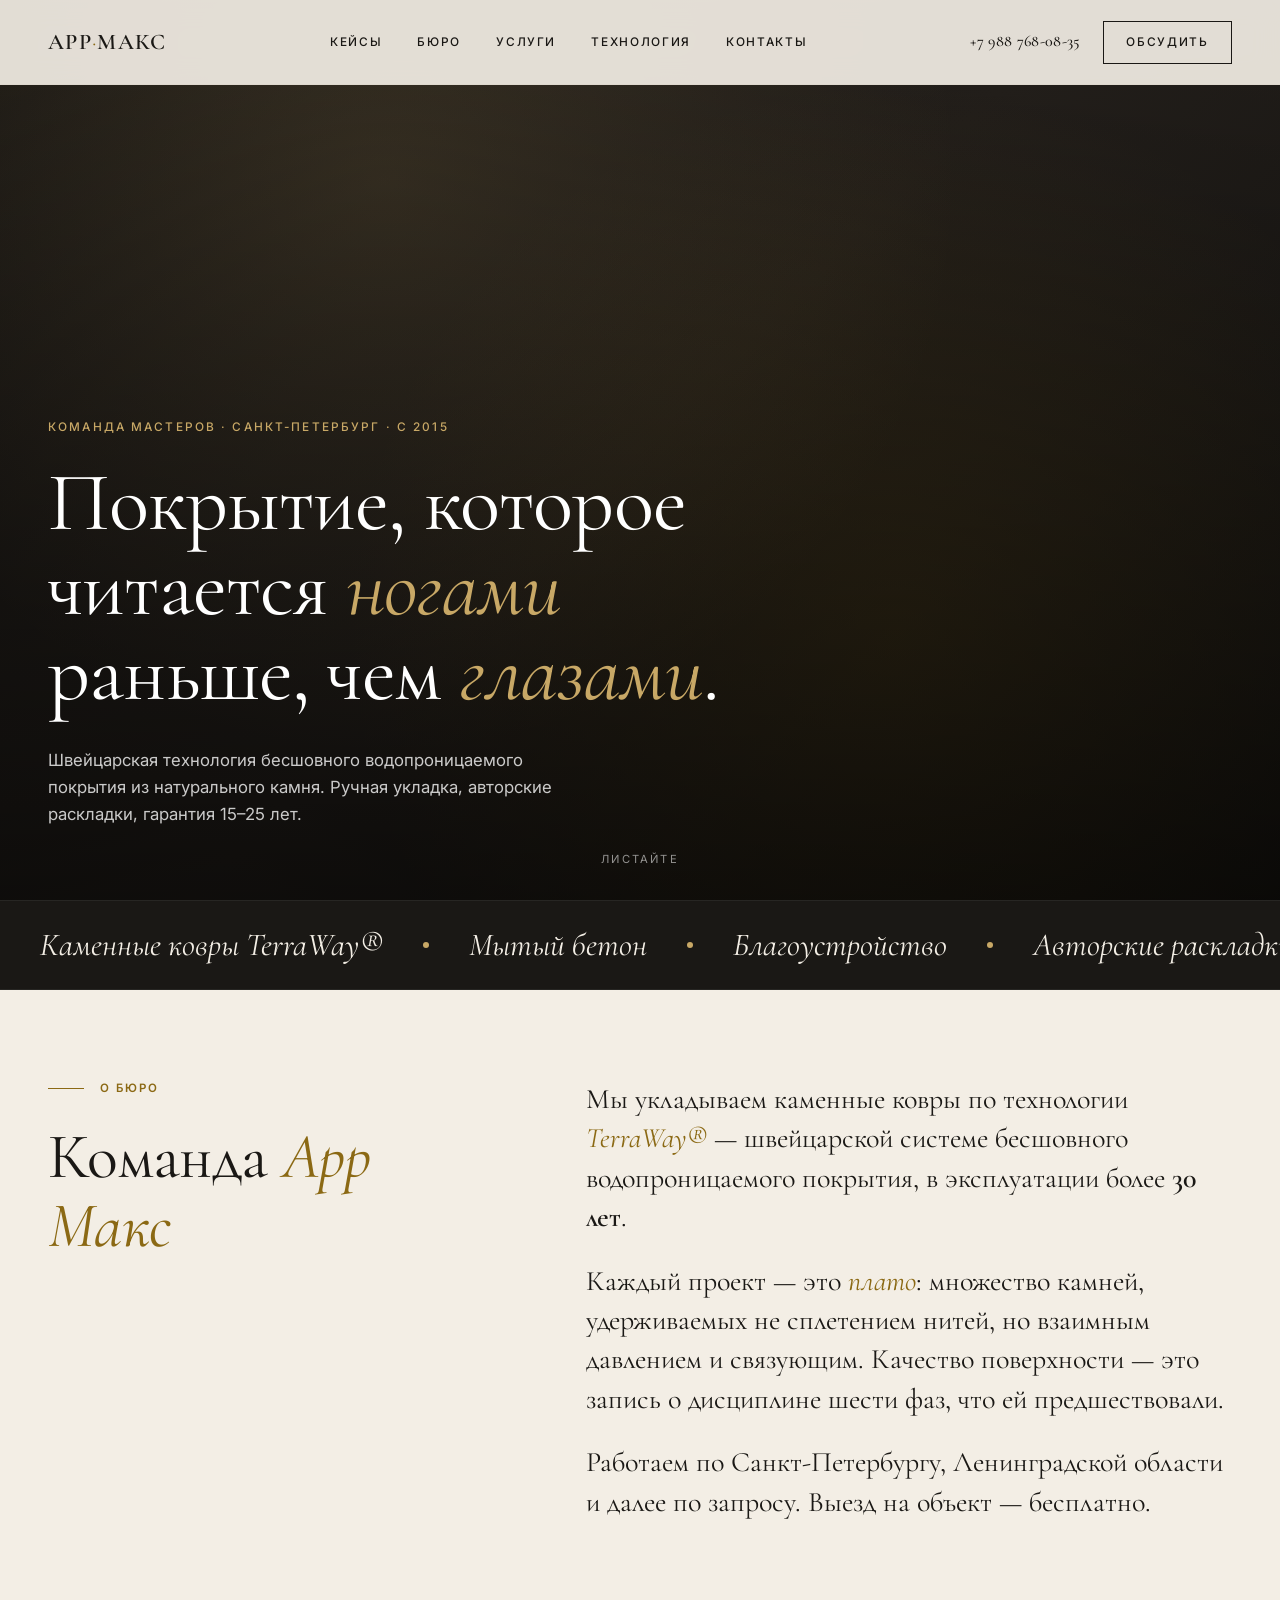
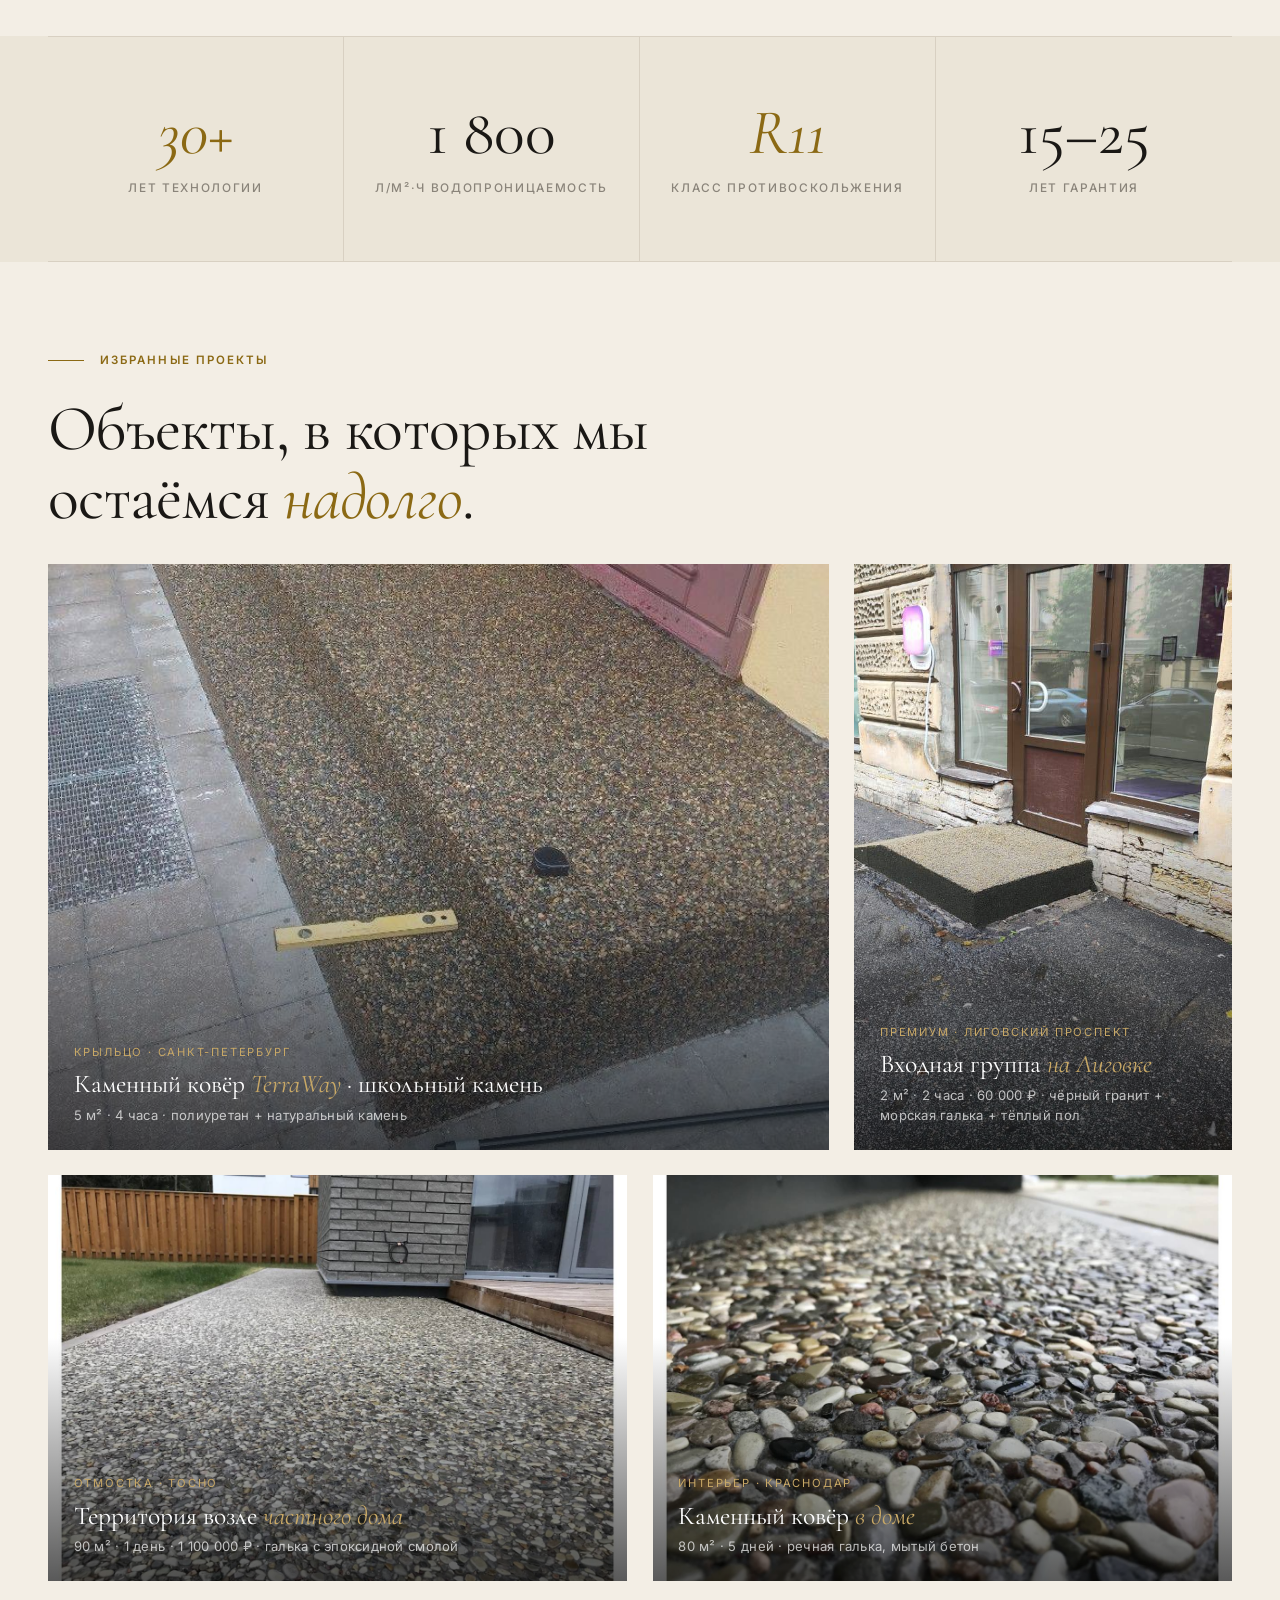
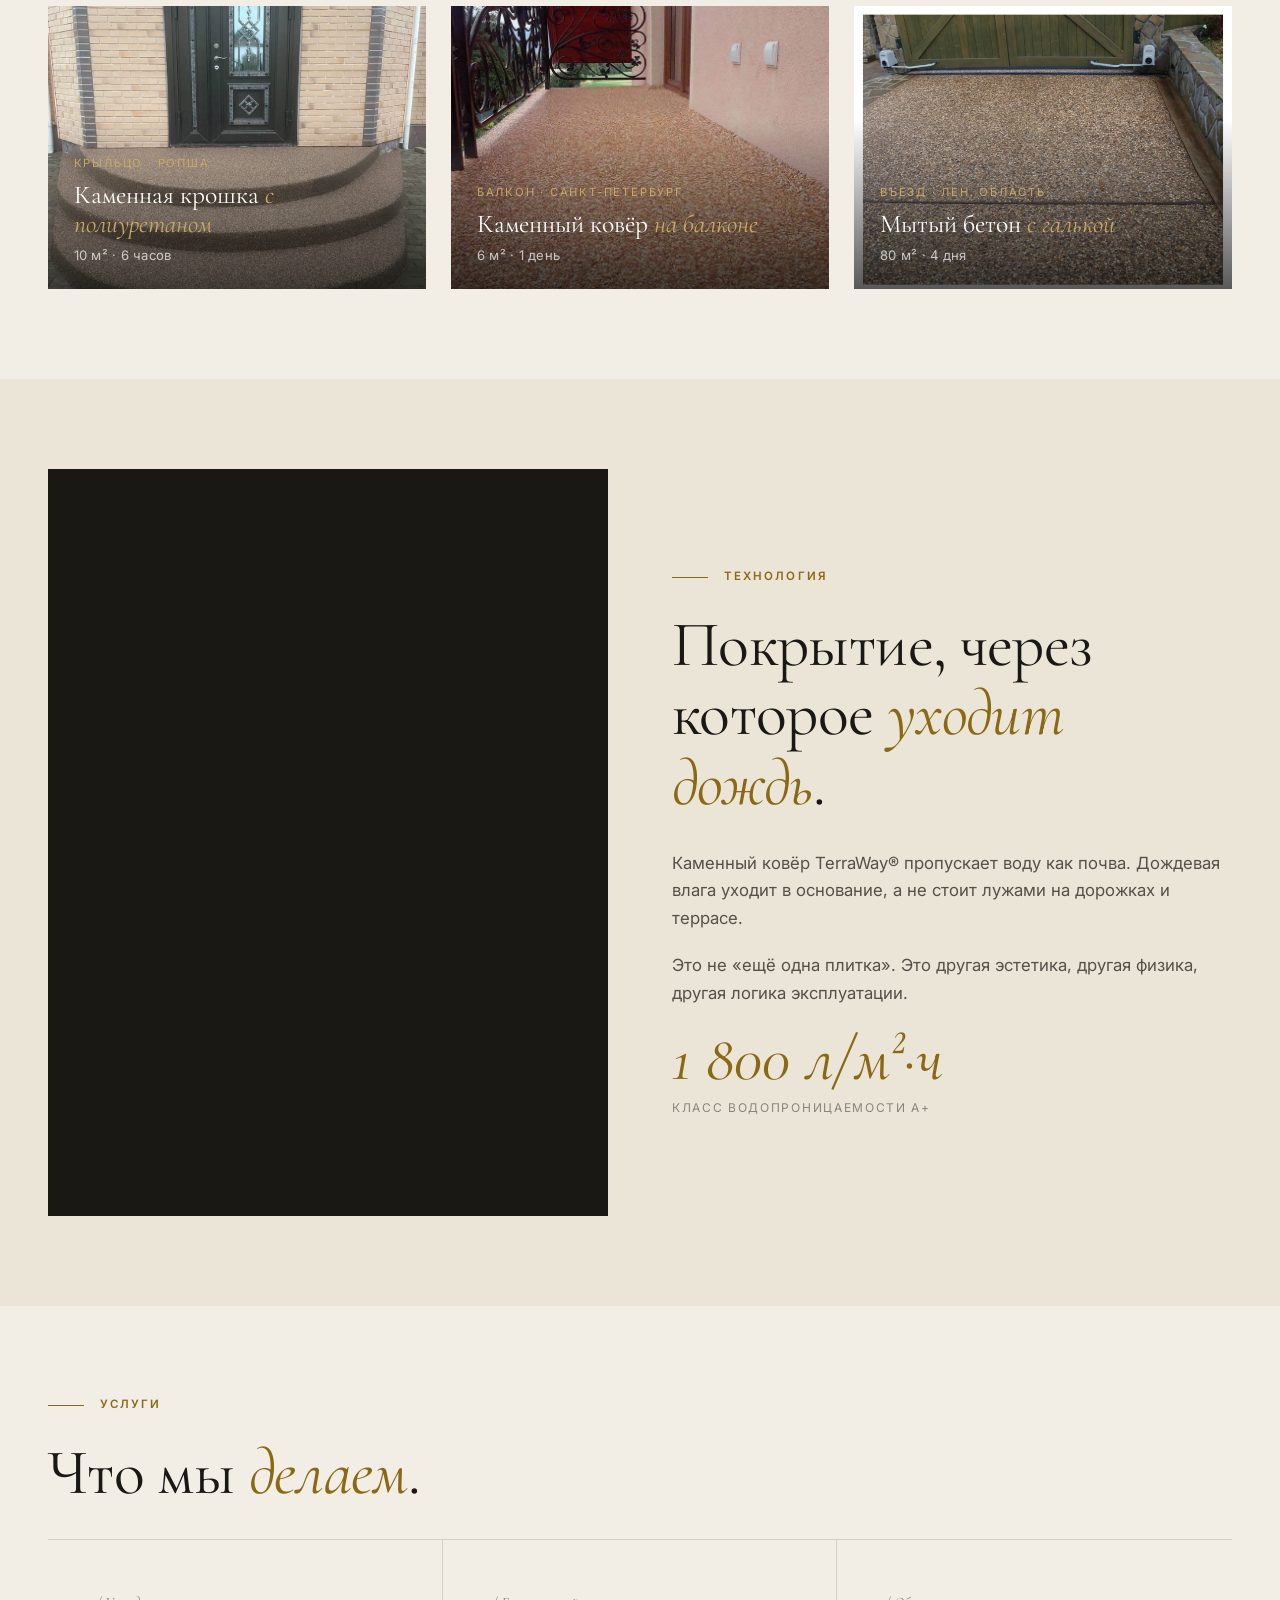
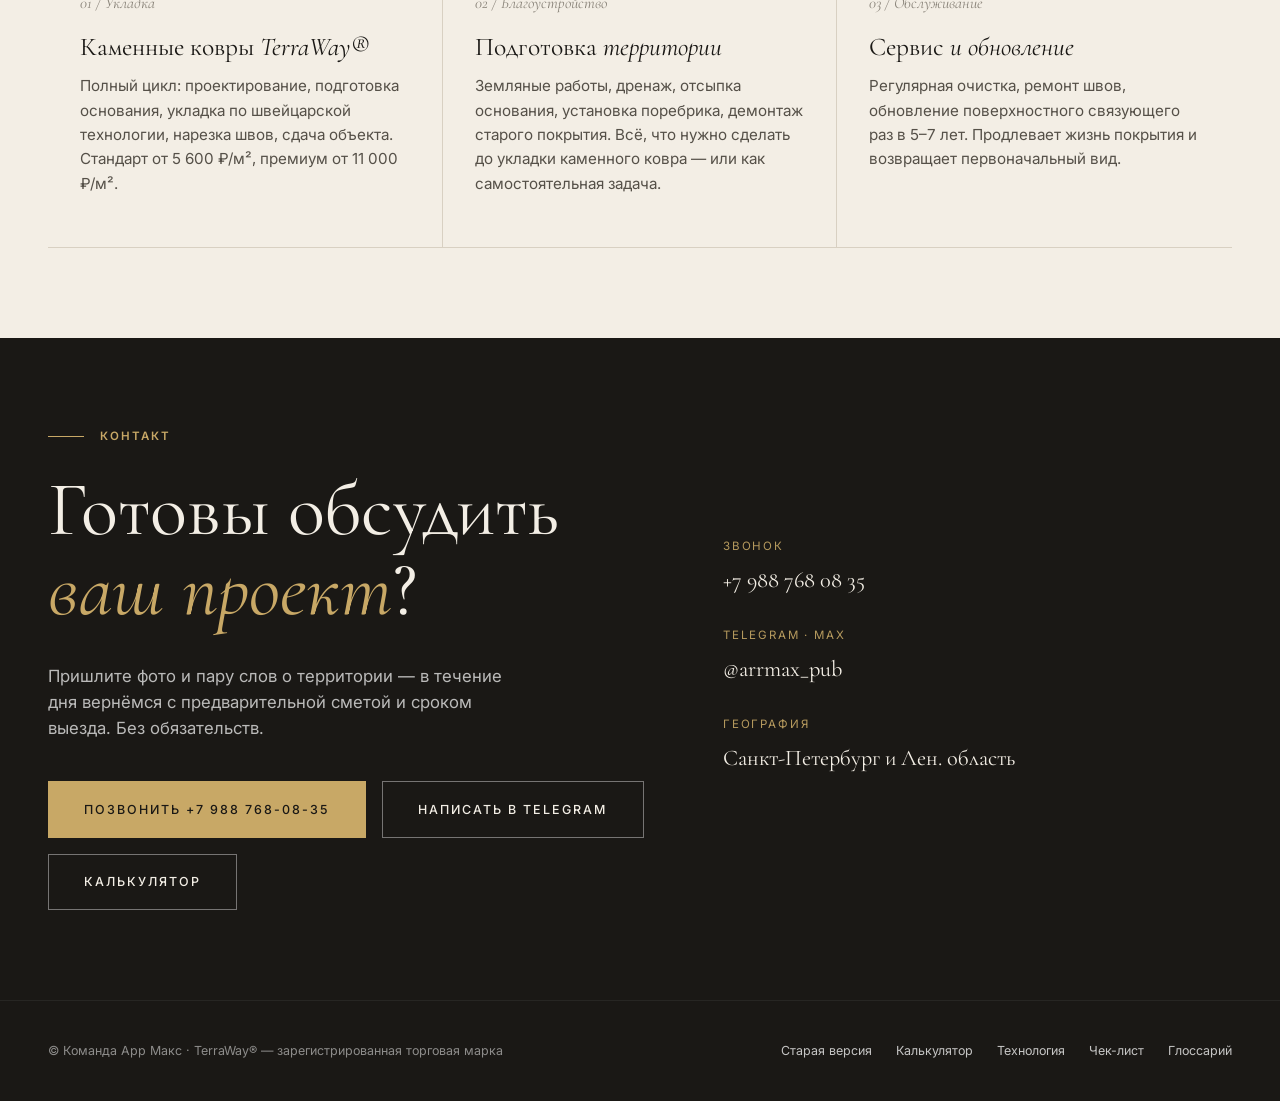
==== commit 34b03dcb: "index: phone number visible alongside Telegram everywhere - Nav: phone link in serif (visible always" ====
--- a/index.html
+++ b/index.html
@@ -94,6 +94,25 @@
       text-transform: uppercase;
       font-weight: 500;
     }
+    .nav__actions {
+      display: flex;
+      align-items: center;
+      gap: 1.4rem;
+    }
+    .nav__phone {
+      font-family: var(--serif);
+      font-size: 1rem;
+      font-weight: 500;
+      letter-spacing: 0.02em;
+      color: var(--ink);
+      white-space: nowrap;
+      border-bottom: 1px solid transparent;
+      transition: color .2s, border-color .2s;
+    }
+    .nav__phone:hover {
+      color: var(--accent);
+      border-bottom-color: var(--accent);
+    }
     .nav__cta {
       font-size: 0.74rem;
       letter-spacing: 0.14em;
@@ -106,6 +125,7 @@
       color: var(--ink);
       cursor: pointer;
       transition: all .2s;
+      white-space: nowrap;
     }
     .nav__cta:hover {
       background: var(--ink);
@@ -610,6 +630,8 @@
       .nav { padding: 1rem 0; }
       .nav__menu { display: none; }
       .nav__cta { display: none; }
+      .nav__phone { font-size: 0.85rem; }
+      .nav__actions { gap: 0.8rem; }
       .nav__burger { display: block; }
       .manifesto { grid-template-columns: 1fr; }
       .stats { grid-template-columns: repeat(2, 1fr); }
@@ -659,7 +681,10 @@
         <li><a href="#permeability">Технология</a></li>
         <li><a href="#contact">Контакты</a></li>
       </ul>
-      <a href="#contact" class="nav__cta">Обсудить проект</a>
+      <div class="nav__actions">
+        <a href="tel:+79887680835" class="nav__phone">+7 988 768-08-35</a>
+        <a href="#contact" class="nav__cta">Обсудить</a>
+      </div>
       <button class="nav__burger" id="navBurger" aria-label="Меню"><span></span><span></span><span></span></button>
     </div>
   </nav>
@@ -868,8 +893,9 @@
         <h2 class="contact__title">Готовы обсудить <em>ваш проект</em>?</h2>
         <p class="contact__lead">Пришлите фото и пару слов о территории — в течение дня вернёмся с предварительной сметой и сроком выезда. Без обязательств.</p>
         <div class="contact__btns">
-          <a href="https://t.me/arrmax_pub" target="_blank" rel="noopener" class="btn-primary">Написать в Telegram</a>
-          <a href="calc/" class="btn-ghost">Открыть калькулятор</a>
+          <a href="tel:+79887680835" class="btn-primary">Позвонить +7 988 768-08-35</a>
+          <a href="https://t.me/arrmax_pub" target="_blank" rel="noopener" class="btn-ghost">Написать в Telegram</a>
+          <a href="calc/" class="btn-ghost">Калькулятор</a>
         </div>
       </div>
       <dl class="contact__info">
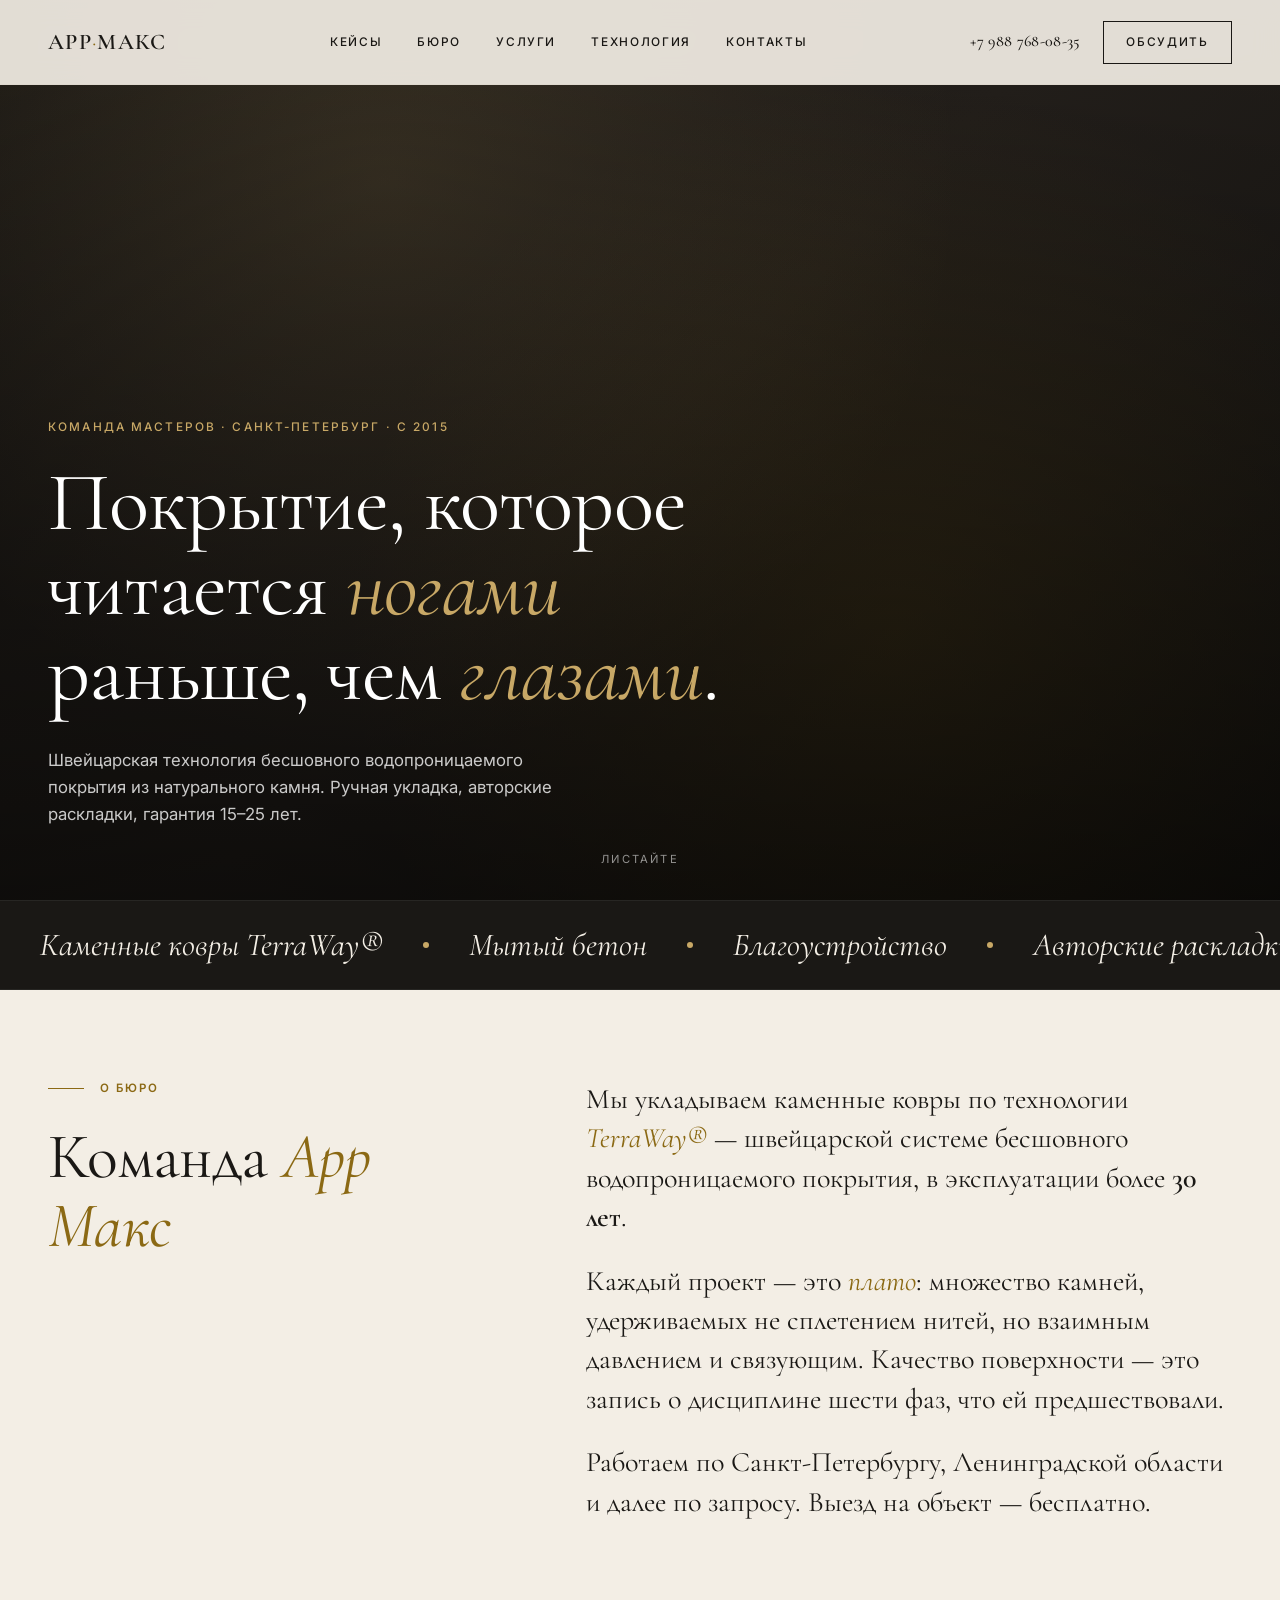
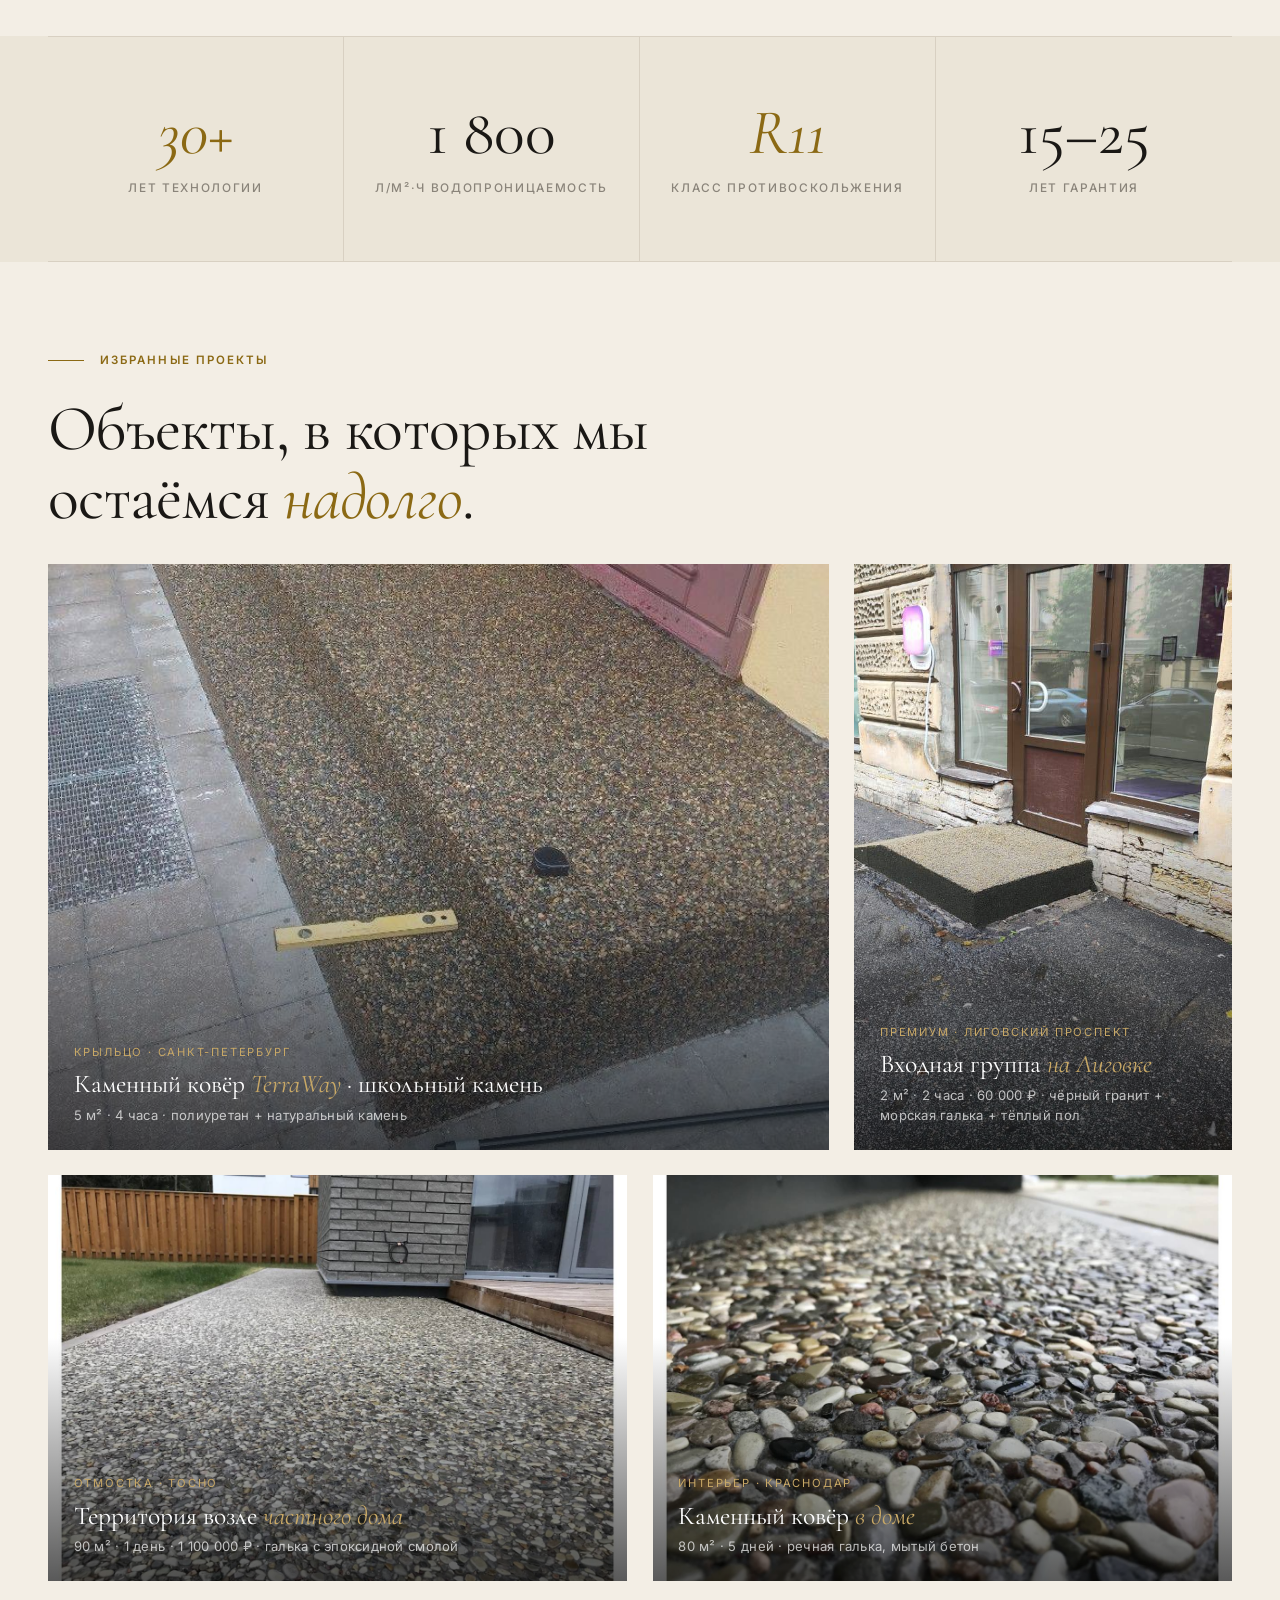
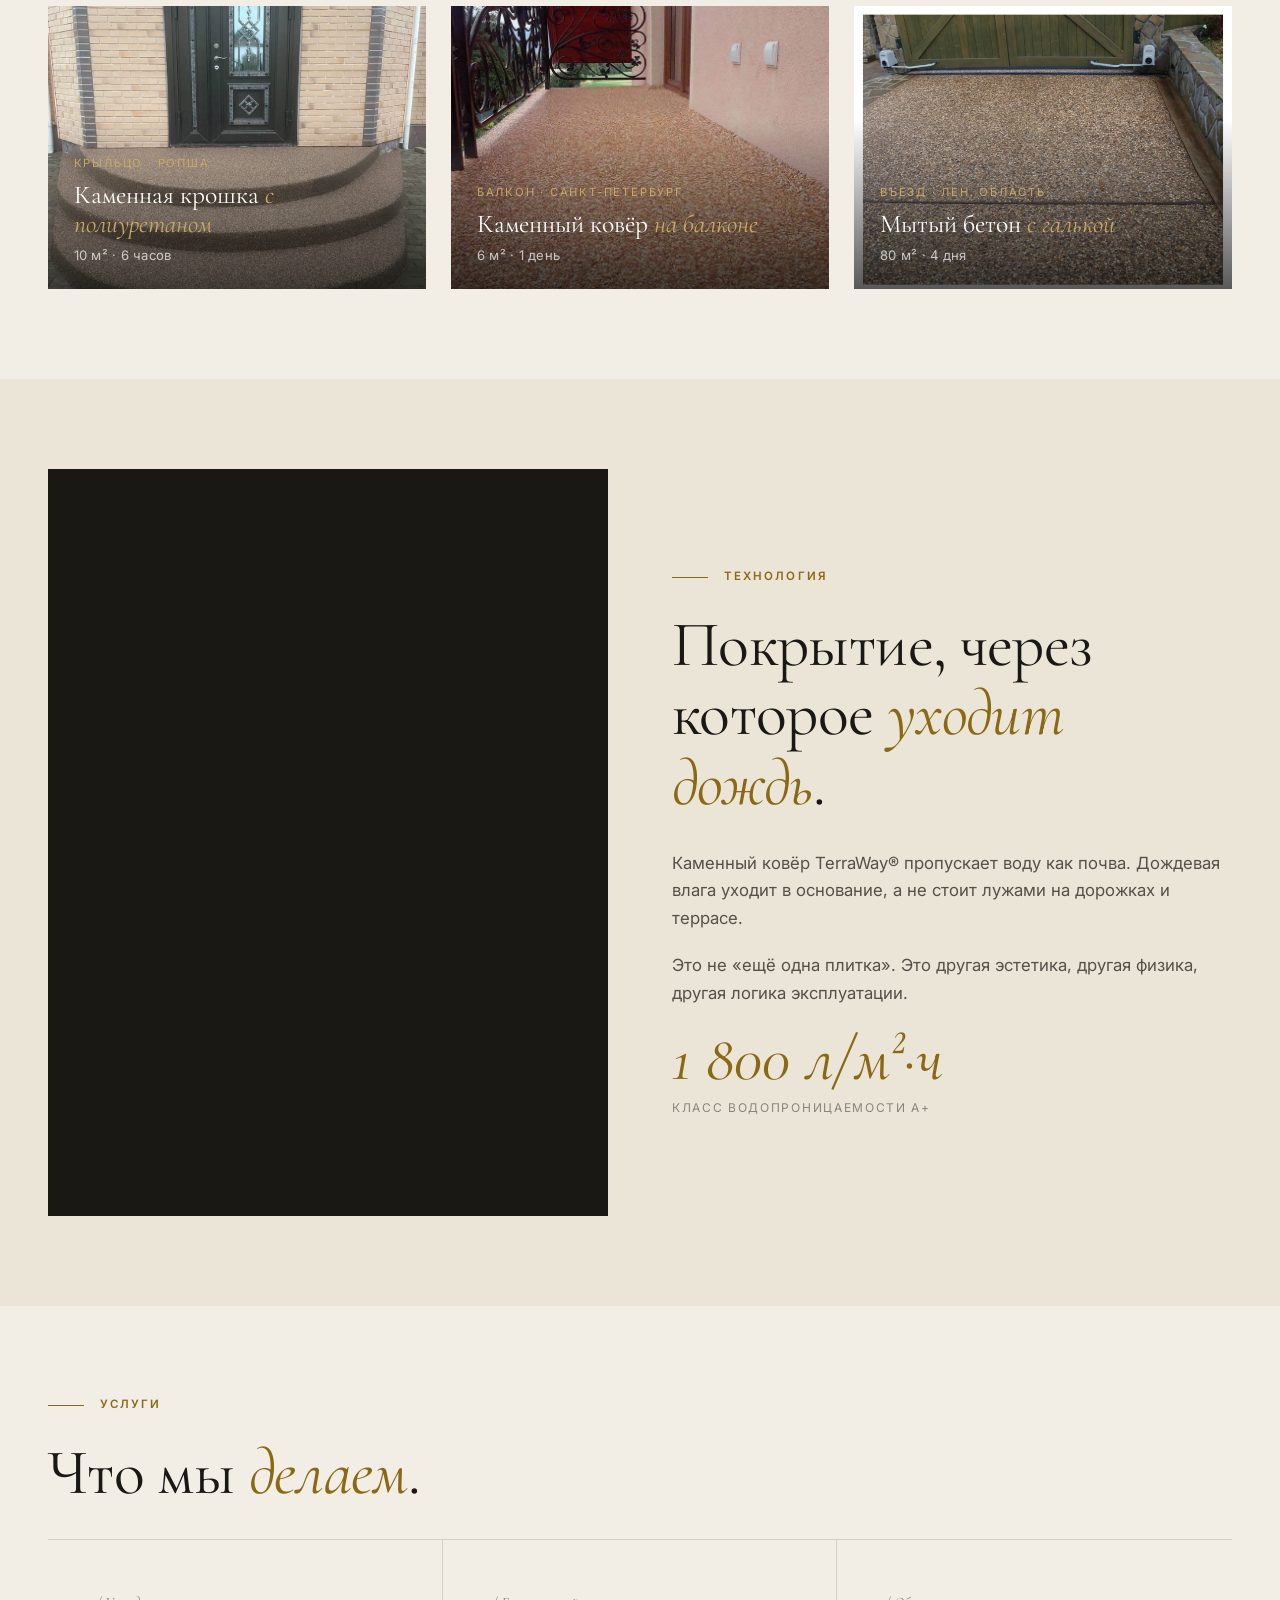
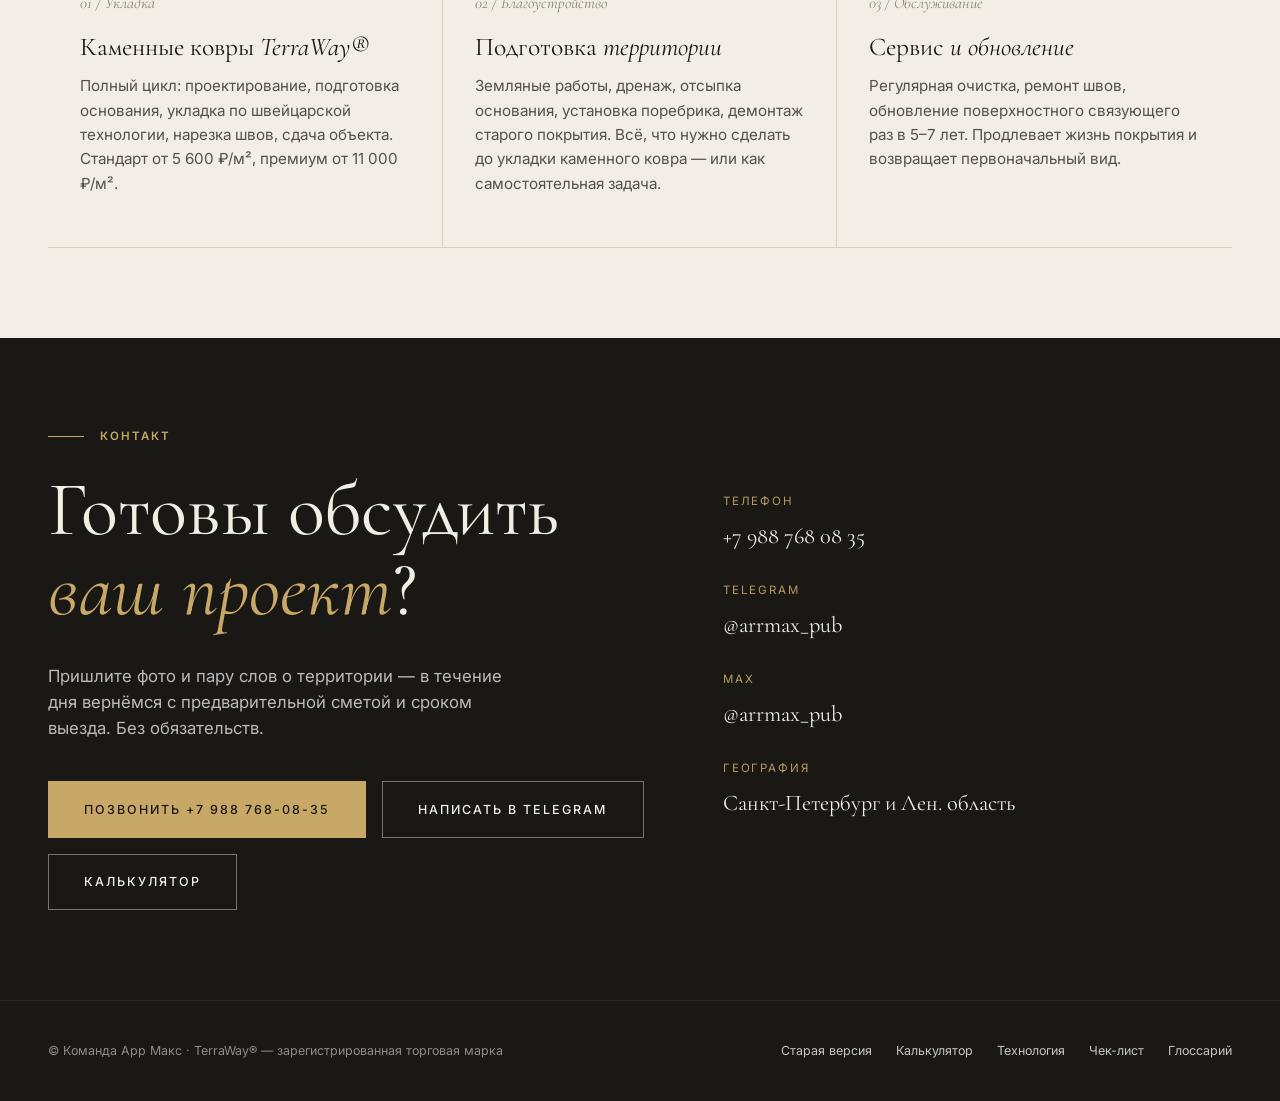
==== commit 6980c820: "index: split Telegram and MAX into separate contact rows" ====
--- a/index.html
+++ b/index.html
@@ -899,10 +899,12 @@
         </div>
       </div>
       <dl class="contact__info">
-        <dt>Звонок</dt>
+        <dt>Телефон</dt>
         <dd><a href="tel:+79887680835">+7 988 768 08 35</a></dd>
-        <dt>Telegram · MAX</dt>
+        <dt>Telegram</dt>
         <dd><a href="https://t.me/arrmax_pub" target="_blank" rel="noopener">@arrmax_pub</a></dd>
+        <dt>MAX</dt>
+        <dd><a href="https://max.ru/arrmax_pub" target="_blank" rel="noopener">@arrmax_pub</a></dd>
         <dt>География</dt>
         <dd>Санкт-Петербург и Лен. область</dd>
       </dl>
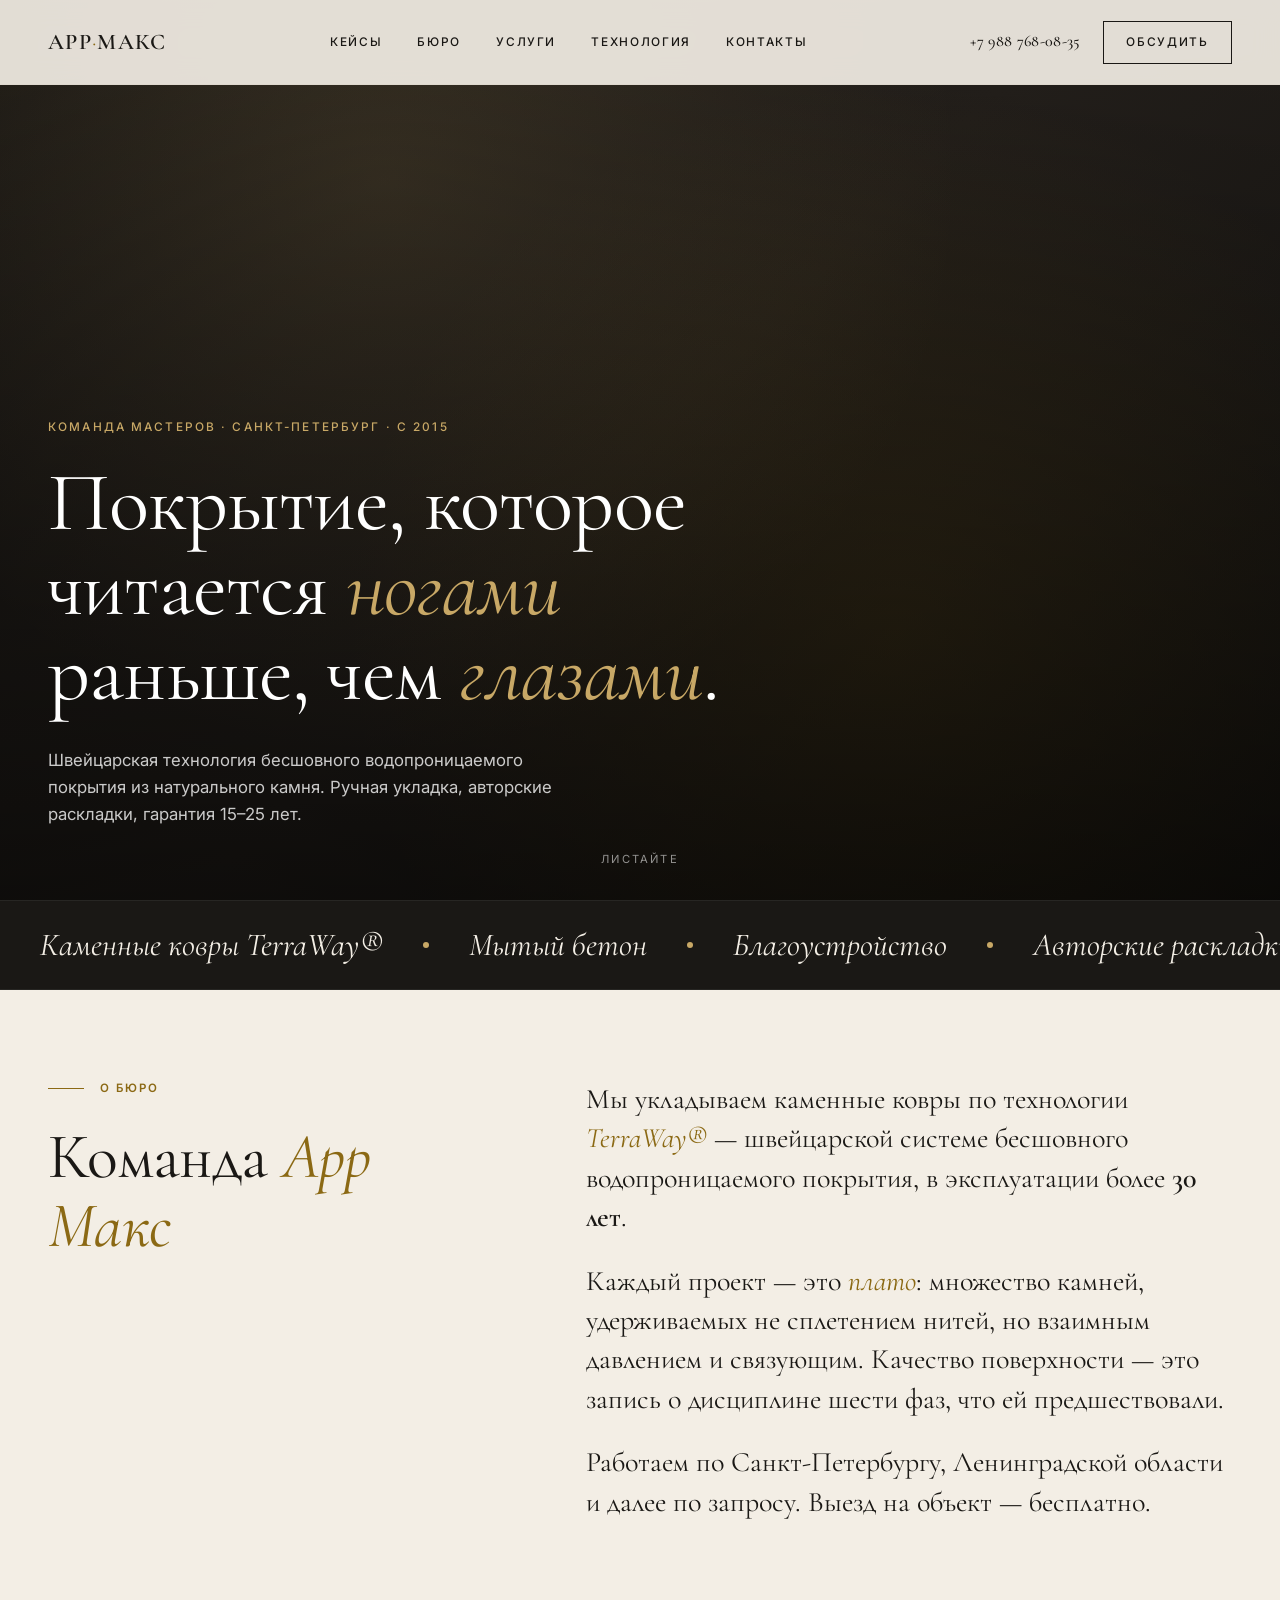
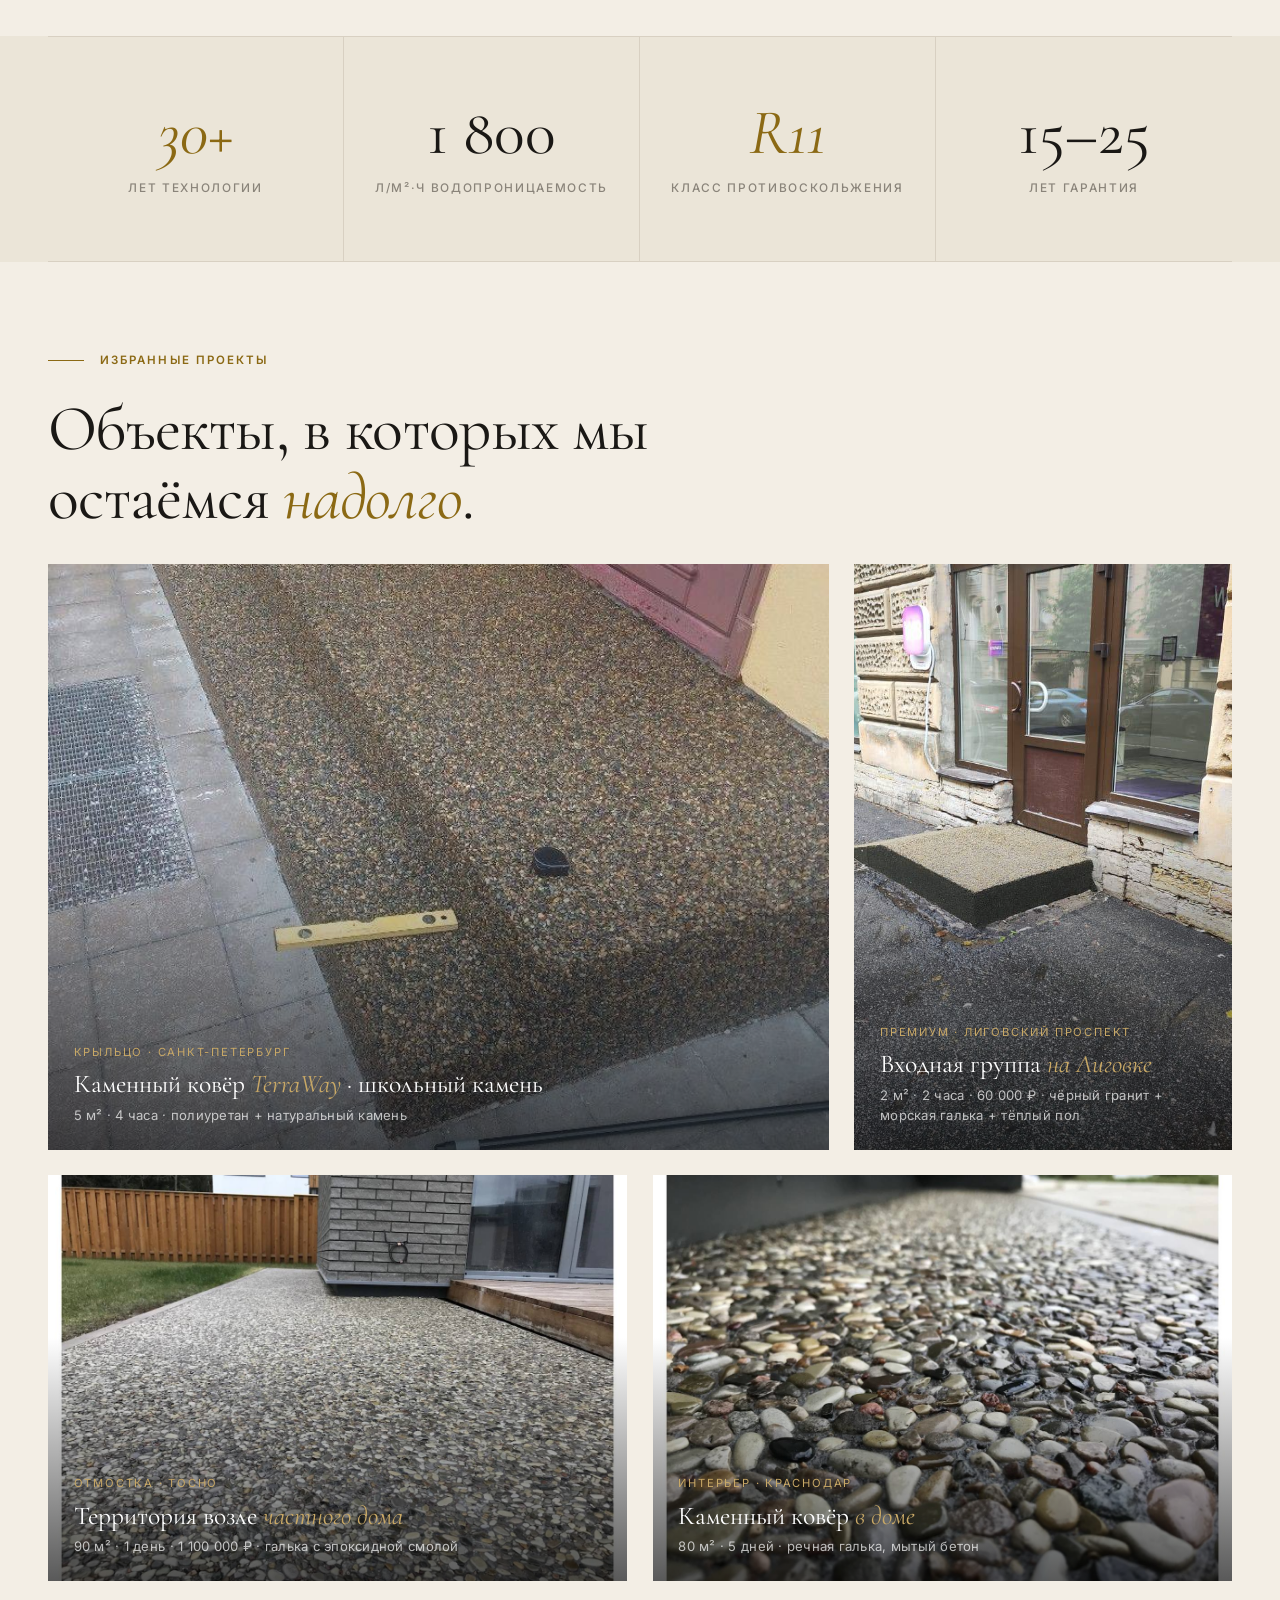
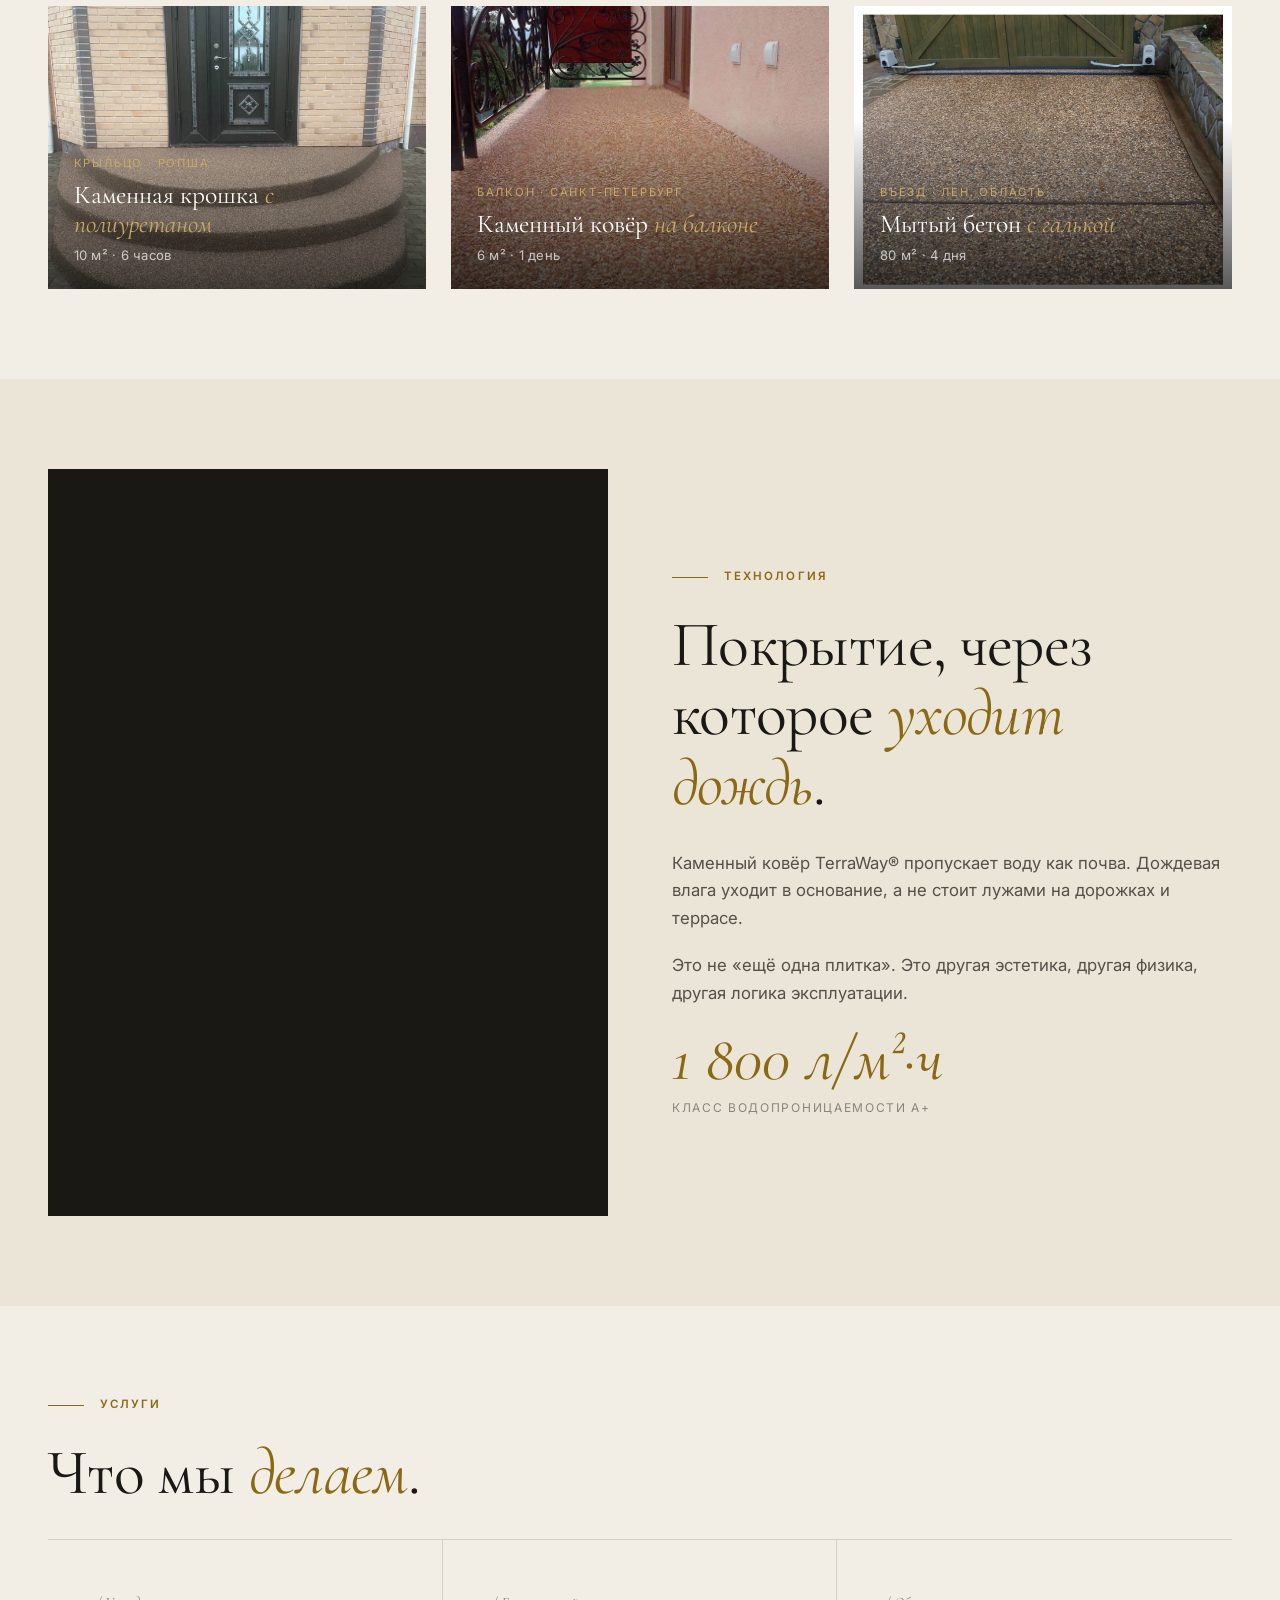
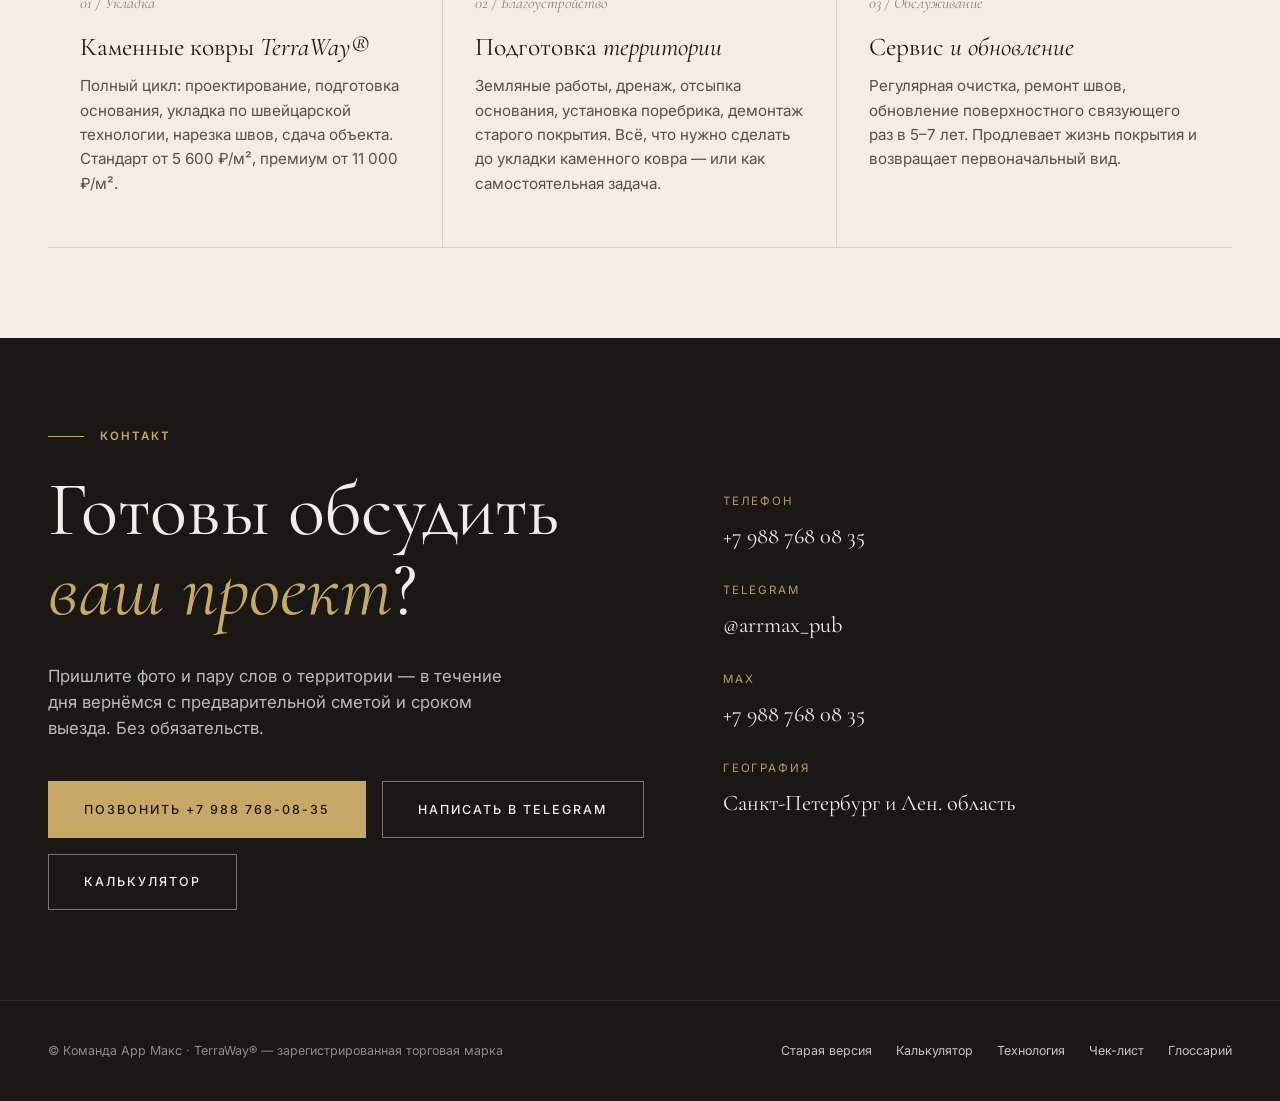
==== commit b8ed730e: "index: MAX contact uses phone number" ====
--- a/index.html
+++ b/index.html
@@ -904,7 +904,7 @@
         <dt>Telegram</dt>
         <dd><a href="https://t.me/arrmax_pub" target="_blank" rel="noopener">@arrmax_pub</a></dd>
         <dt>MAX</dt>
-        <dd><a href="https://max.ru/arrmax_pub" target="_blank" rel="noopener">@arrmax_pub</a></dd>
+        <dd><a href="https://max.ru/+79887680835" target="_blank" rel="noopener">+7 988 768 08 35</a></dd>
         <dt>География</dt>
         <dd>Санкт-Петербург и Лен. область</dd>
       </dl>
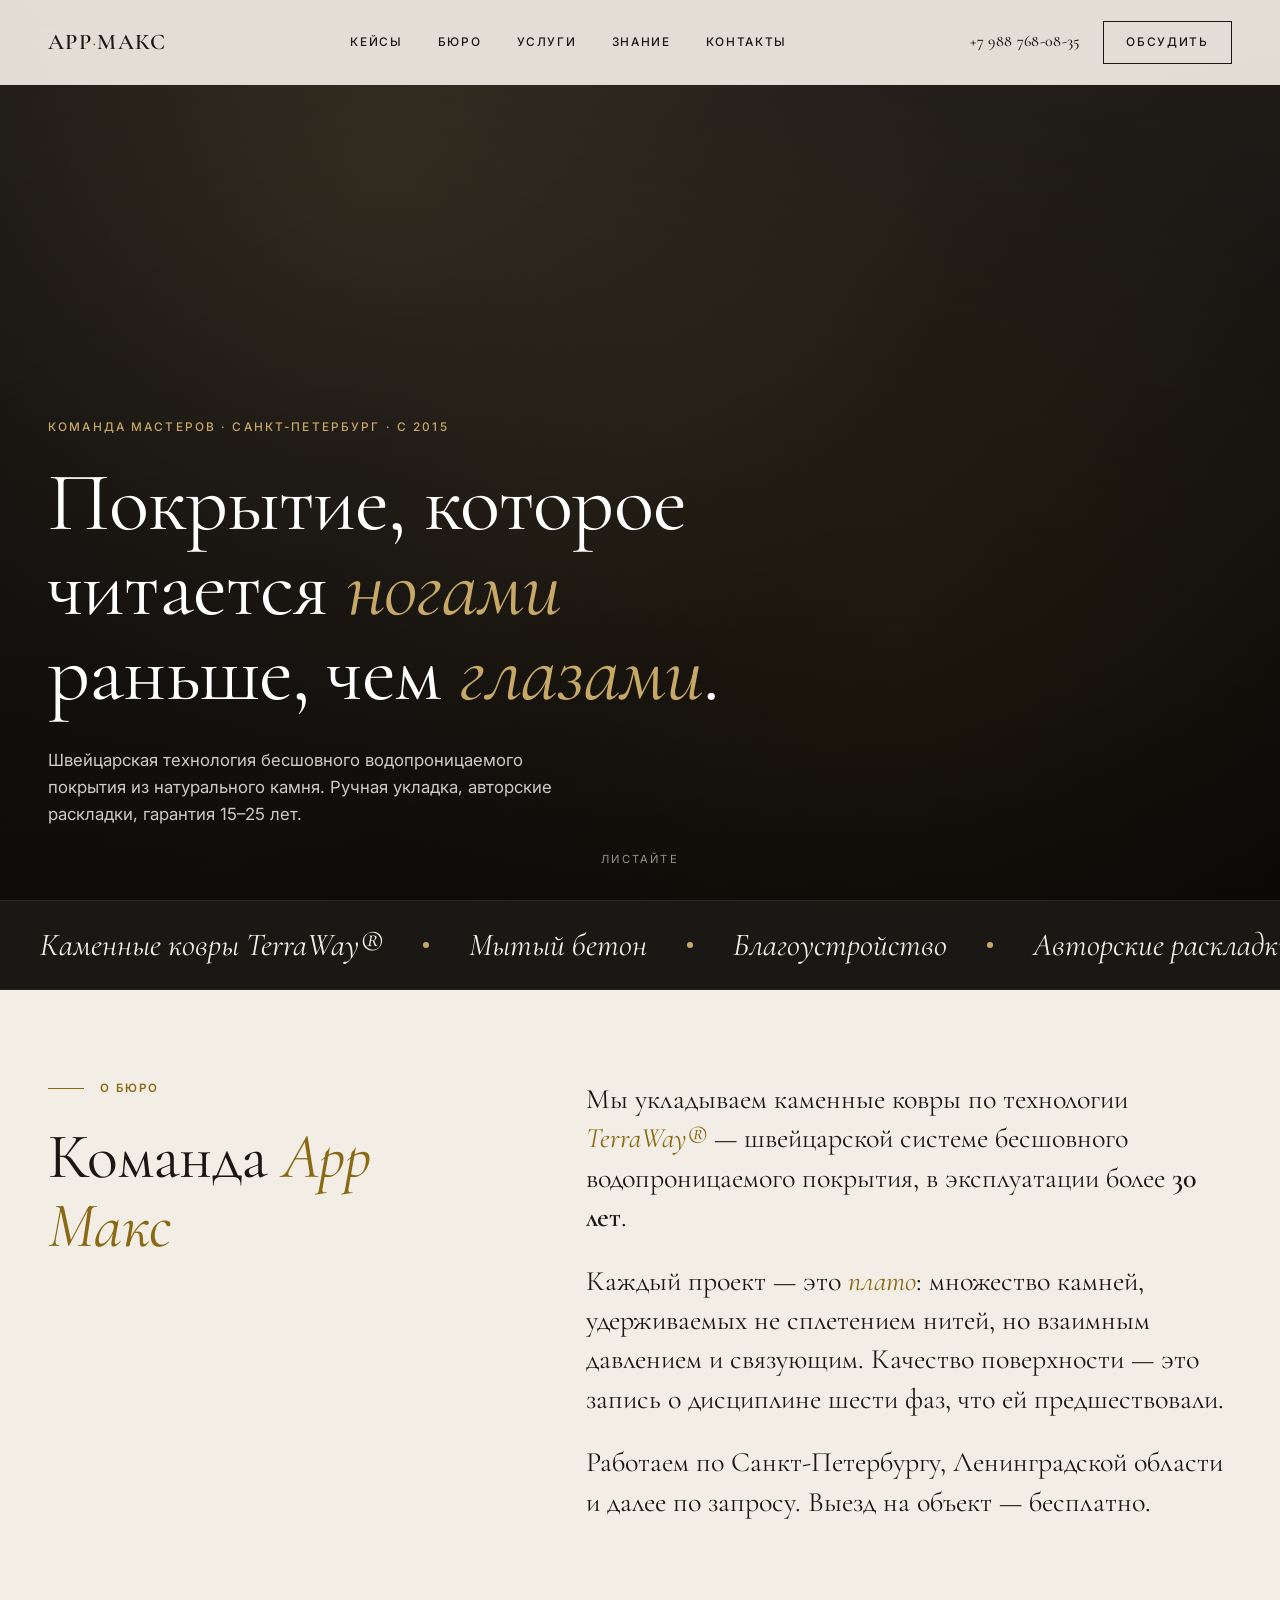
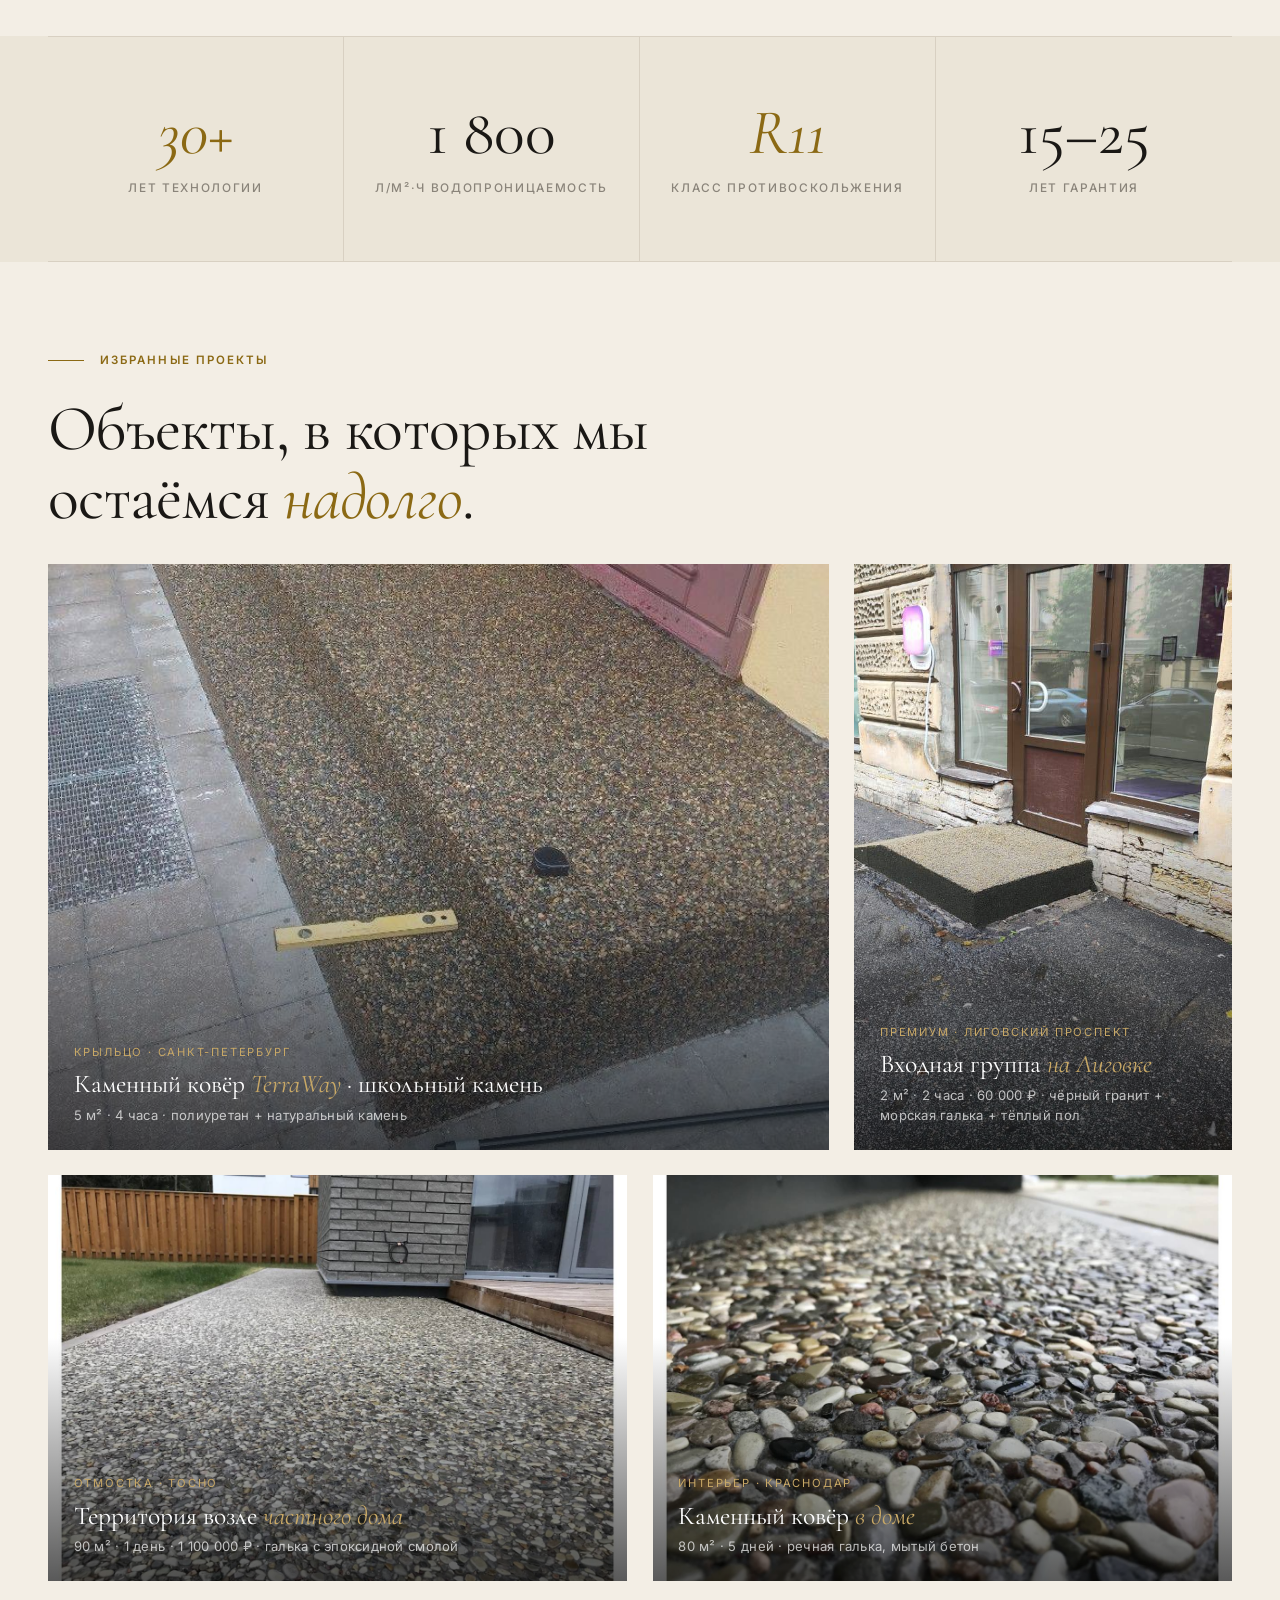
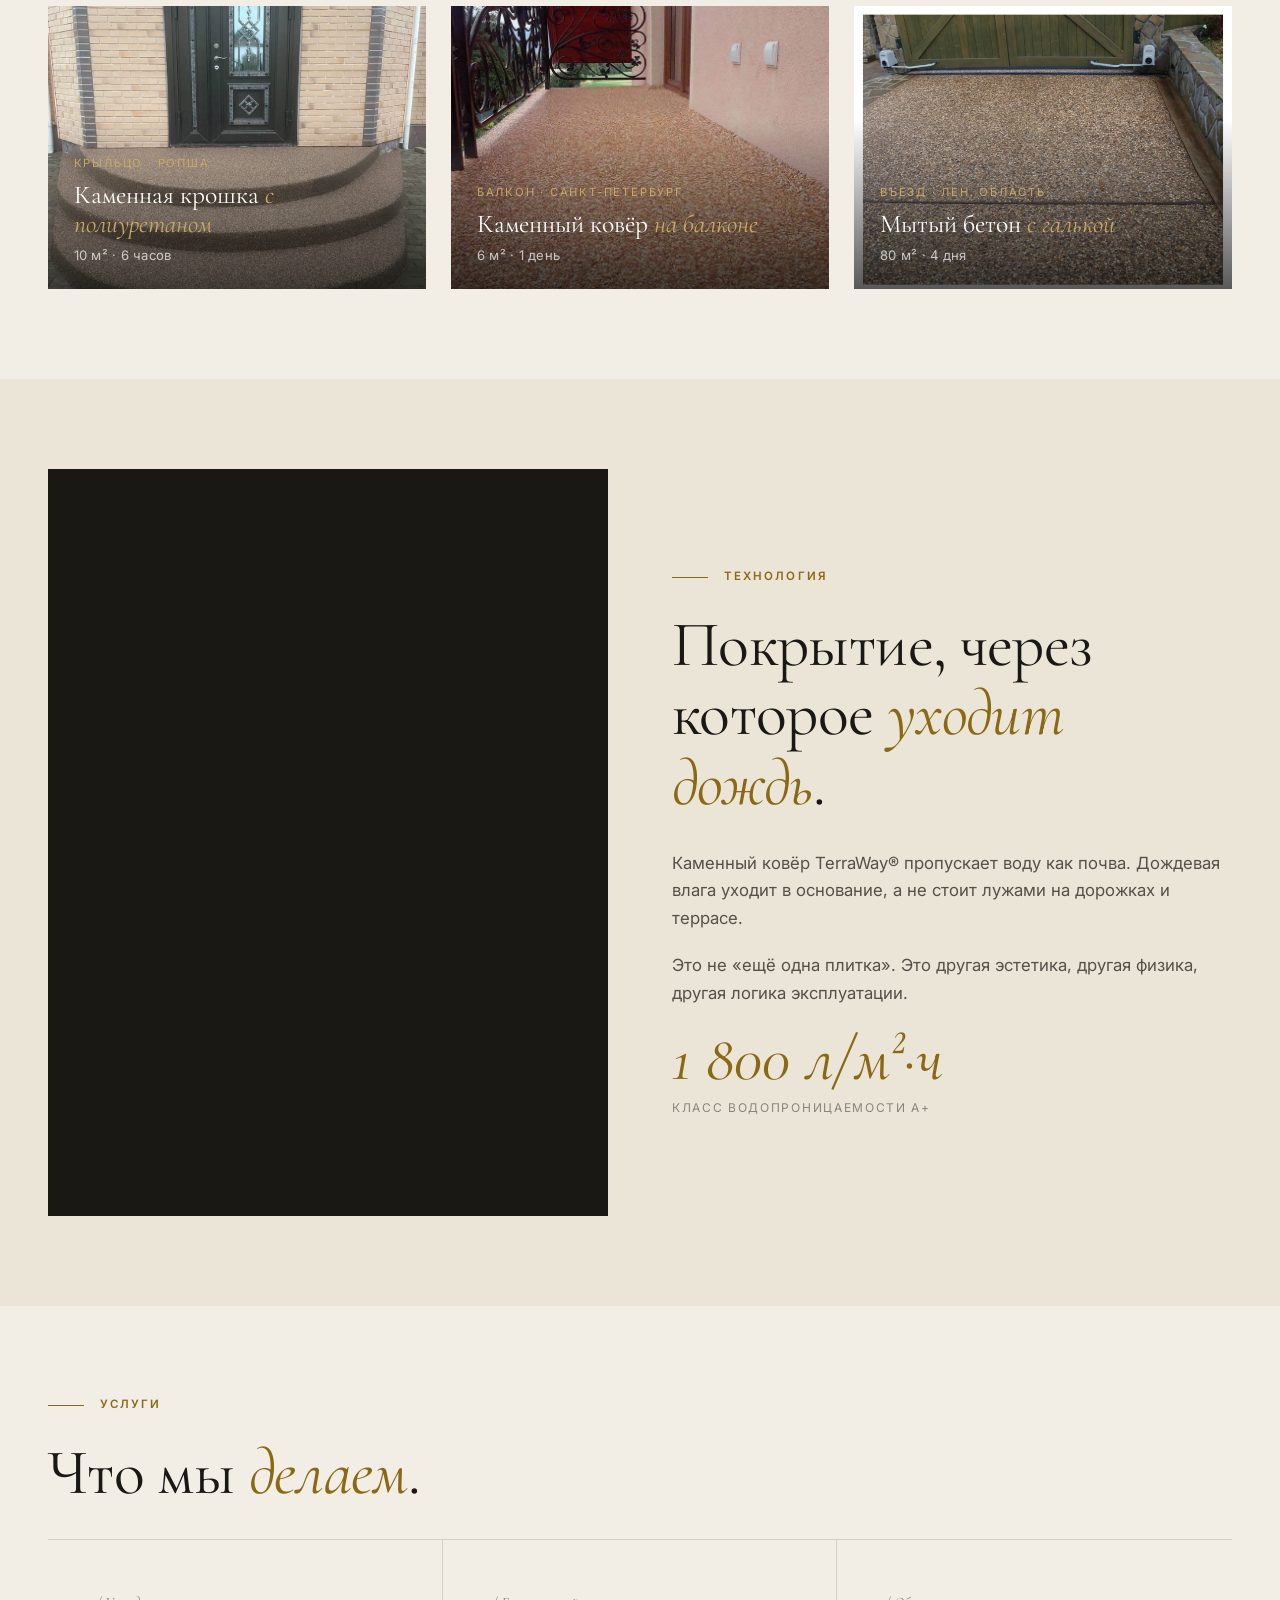
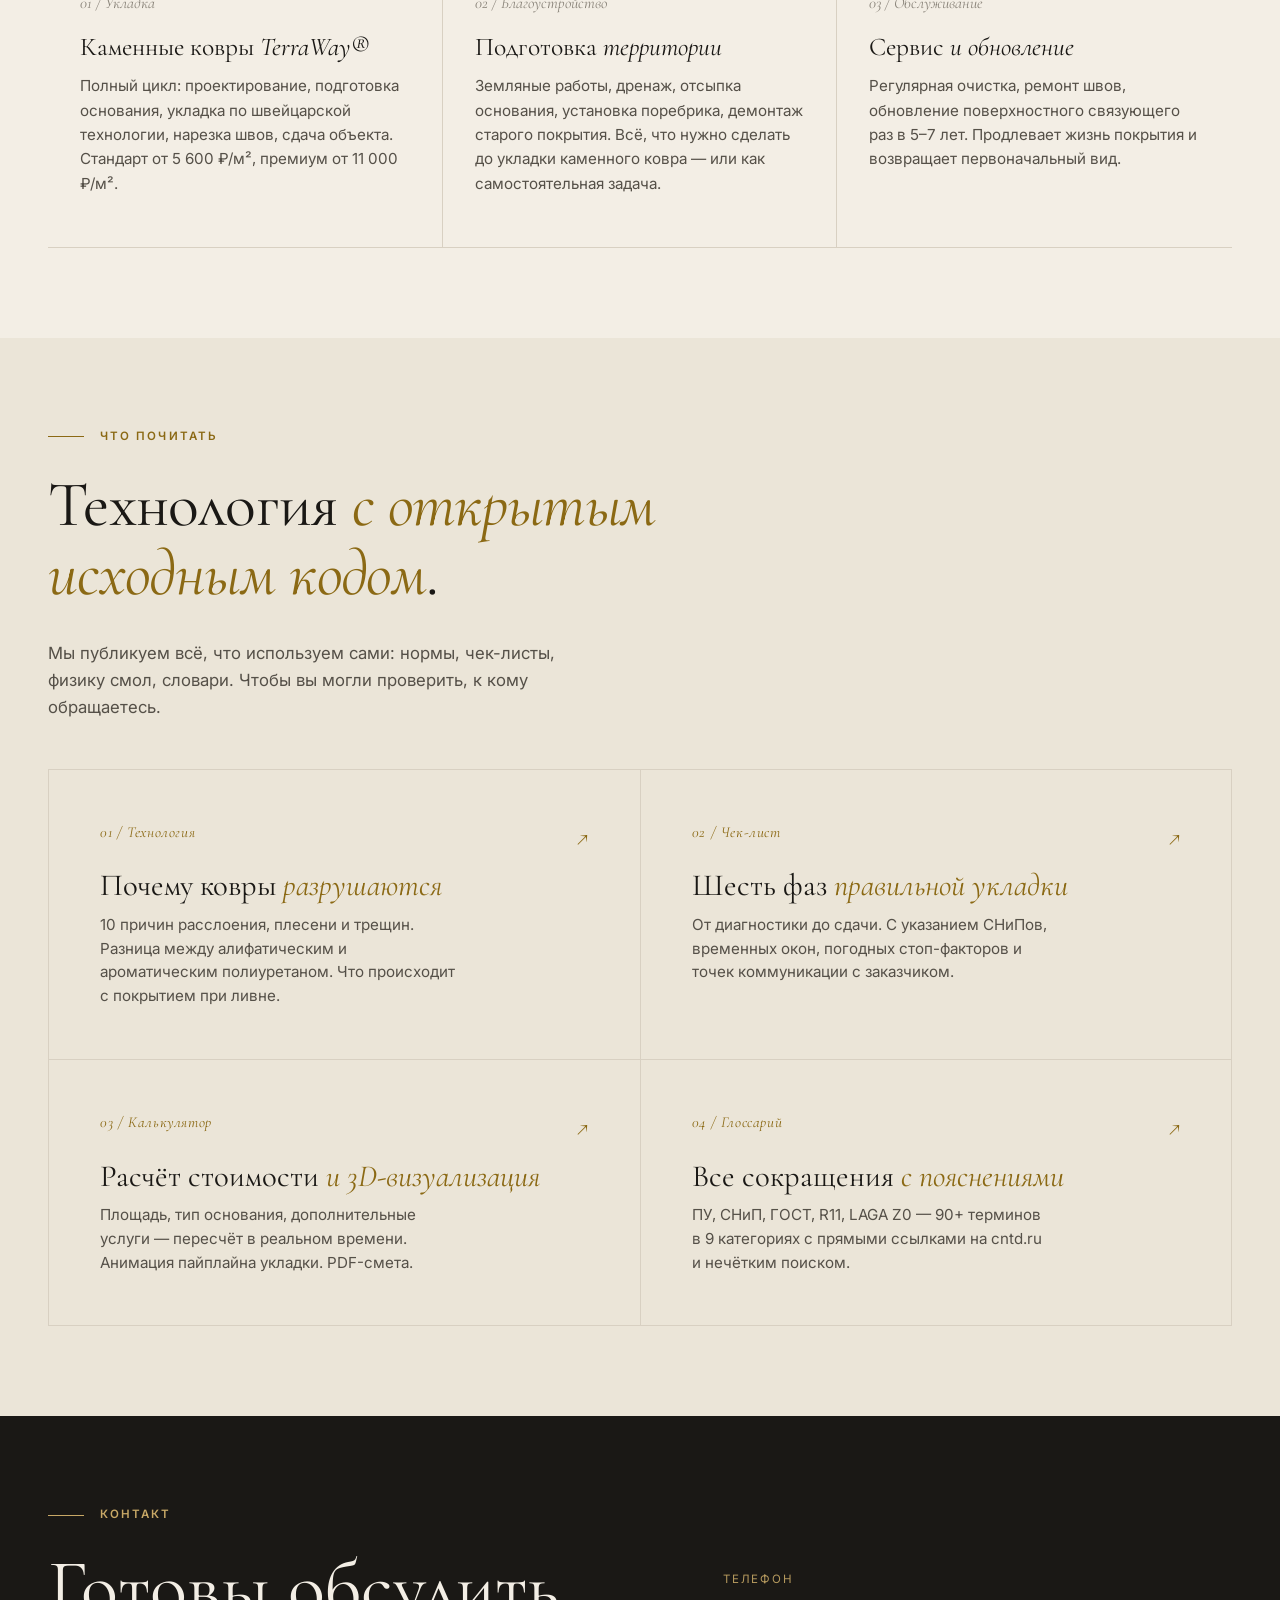
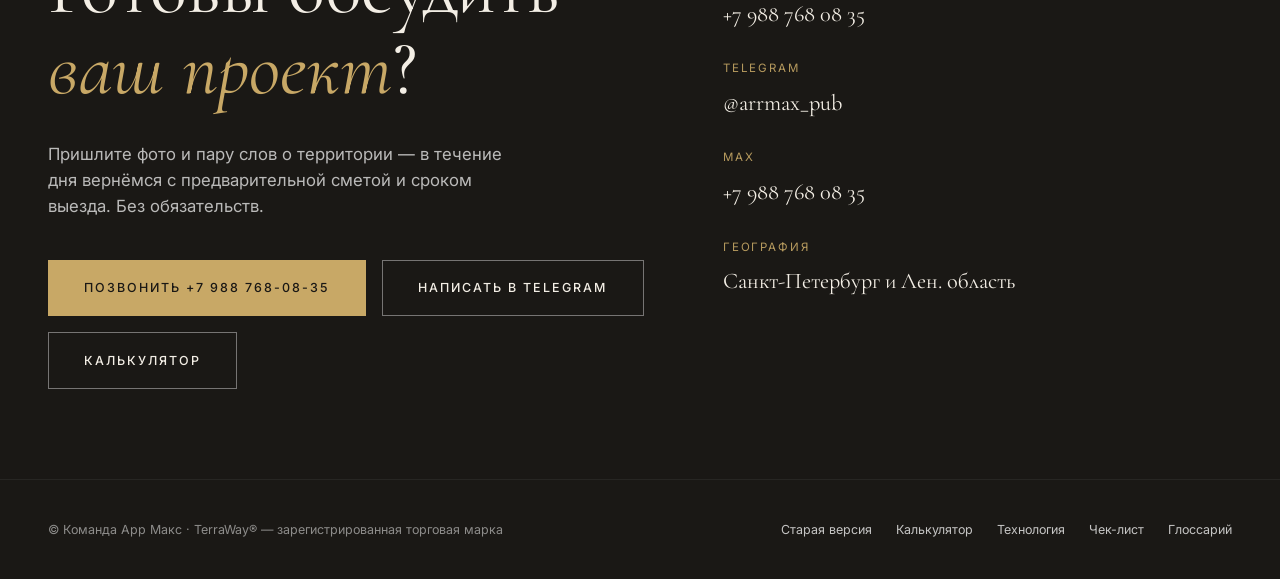
==== commit cd5bb6bd: "index: prominent 'Знание' section linking to deep pages New section between Services and Contact — a" ====
--- a/index.html
+++ b/index.html
@@ -519,6 +519,67 @@
       letter-spacing: 0.14em;
       text-transform: uppercase;
       color: var(--ink-mute);
+    }
+
+    /* ============================================================ */
+    /*  KNOWLEDGE BASE CARDS                                            */
+    /* ============================================================ */
+    .know {
+      display: grid;
+      grid-template-columns: repeat(2, 1fr);
+      gap: 0;
+      border-top: 1px solid var(--line);
+      border-left: 1px solid var(--line);
+    }
+    .know__card {
+      display: block;
+      padding: clamp(2rem, 4vw, 3.5rem);
+      border-right: 1px solid var(--line);
+      border-bottom: 1px solid var(--line);
+      background: transparent;
+      color: inherit;
+      position: relative;
+      transition: background .25s, transform .35s cubic-bezier(0.16, 1, 0.3, 1);
+    }
+    .know__card:hover {
+      background: var(--bg-soft);
+      color: inherit;
+    }
+    .know__card:hover .know__arrow { transform: translate(4px, -4px); }
+    .know__num {
+      font-family: var(--serif);
+      font-style: italic;
+      font-size: 0.95rem;
+      color: var(--accent);
+      letter-spacing: 0.04em;
+      margin-bottom: 1.5rem;
+    }
+    .know__title {
+      font-family: var(--serif);
+      font-size: clamp(1.5rem, 2.4vw, 2.1rem);
+      font-weight: 400;
+      line-height: 1.15;
+      margin: 0 0 0.6rem;
+    }
+    .know__title em { font-style: italic; color: var(--accent); }
+    .know__desc {
+      font-size: 0.95rem;
+      color: var(--ink-soft);
+      line-height: 1.55;
+      margin: 0;
+      max-width: 36ch;
+    }
+    .know__arrow {
+      position: absolute;
+      top: clamp(2rem, 4vw, 3.5rem);
+      right: clamp(2rem, 4vw, 3.5rem);
+      font-family: var(--serif);
+      font-size: 1.4rem;
+      color: var(--accent);
+      transition: transform .35s cubic-bezier(0.16, 1, 0.3, 1);
+    }
+    @media (max-width: 700px) {
+      .know { grid-template-columns: 1fr; }
     }
 
     /* ============================================================ */
@@ -678,7 +739,7 @@
         <li><a href="#works">Кейсы</a></li>
         <li><a href="#about">Бюро</a></li>
         <li><a href="#services">Услуги</a></li>
-        <li><a href="#permeability">Технология</a></li>
+        <li><a href="#knowledge">Знание</a></li>
         <li><a href="#contact">Контакты</a></li>
       </ul>
       <div class="nav__actions">
@@ -885,6 +946,44 @@
     </div>
   </section>
 
+  <!-- ─── KNOWLEDGE ─────────────────────────────────────────────── -->
+  <section class="section section--soft" id="knowledge" data-reveal>
+    <div class="wrap">
+      <div class="section__label">Что почитать</div>
+      <h2 class="section__title section__title--wide">Технология <em>с открытым исходным кодом</em>.</h2>
+      <p style="max-width:520px;color:var(--ink-soft);font-size:1.05rem;line-height:1.6;margin:0 0 3rem">
+        Мы публикуем всё, что используем сами: нормы, чек-листы, физику смол, словари. Чтобы вы могли проверить, к кому обращаетесь.
+      </p>
+
+      <div class="know">
+        <a class="know__card" href="norm_details.html">
+          <div class="know__num">01 / Технология</div>
+          <h3 class="know__title">Почему ковры <em>разрушаются</em></h3>
+          <p class="know__desc">10 причин расслоения, плесени и трещин. Разница между алифатическим и ароматическим полиуретаном. Что происходит с покрытием при ливне.</p>
+          <span class="know__arrow" aria-hidden="true">↗</span>
+        </a>
+        <a class="know__card" href="success.html">
+          <div class="know__num">02 / Чек-лист</div>
+          <h3 class="know__title">Шесть фаз <em>правильной укладки</em></h3>
+          <p class="know__desc">От диагностики до сдачи. С указанием СНиПов, временных окон, погодных стоп-факторов и точек коммуникации с заказчиком.</p>
+          <span class="know__arrow" aria-hidden="true">↗</span>
+        </a>
+        <a class="know__card" href="calc/">
+          <div class="know__num">03 / Калькулятор</div>
+          <h3 class="know__title">Расчёт стоимости <em>и 3D-визуализация</em></h3>
+          <p class="know__desc">Площадь, тип основания, дополнительные услуги — пересчёт в реальном времени. Анимация пайплайна укладки. PDF-смета.</p>
+          <span class="know__arrow" aria-hidden="true">↗</span>
+        </a>
+        <a class="know__card" href="glossary.html">
+          <div class="know__num">04 / Глоссарий</div>
+          <h3 class="know__title">Все сокращения <em>с пояснениями</em></h3>
+          <p class="know__desc">ПУ, СНиП, ГОСТ, R11, LAGA Z0 — 90+ терминов в 9 категориях с прямыми ссылками на cntd.ru и нечётким поиском.</p>
+          <span class="know__arrow" aria-hidden="true">↗</span>
+        </a>
+      </div>
+    </div>
+  </section>
+
   <!-- ─── CONTACT ───────────────────────────────────────────────── -->
   <section class="section section--dark" id="contact" data-reveal>
     <div class="wrap contact">
@@ -904,7 +1003,7 @@
         <dt>Telegram</dt>
         <dd><a href="https://t.me/arrmax_pub" target="_blank" rel="noopener">@arrmax_pub</a></dd>
         <dt>MAX</dt>
-        <dd><a href="https://max.ru/+79887680835" target="_blank" rel="noopener">+7 988 768 08 35</a></dd>
+        <dd><a href="https://max.ru/u/f9LHodD0cOJaB_0-XPXaY8tI6ZNKkmxaJ9AFaoHMEJ-8gRLpPvFaBmJo6oo" target="_blank" rel="noopener">+7 988 768 08 35</a></dd>
         <dt>География</dt>
         <dd>Санкт-Петербург и Лен. область</dd>
       </dl>
